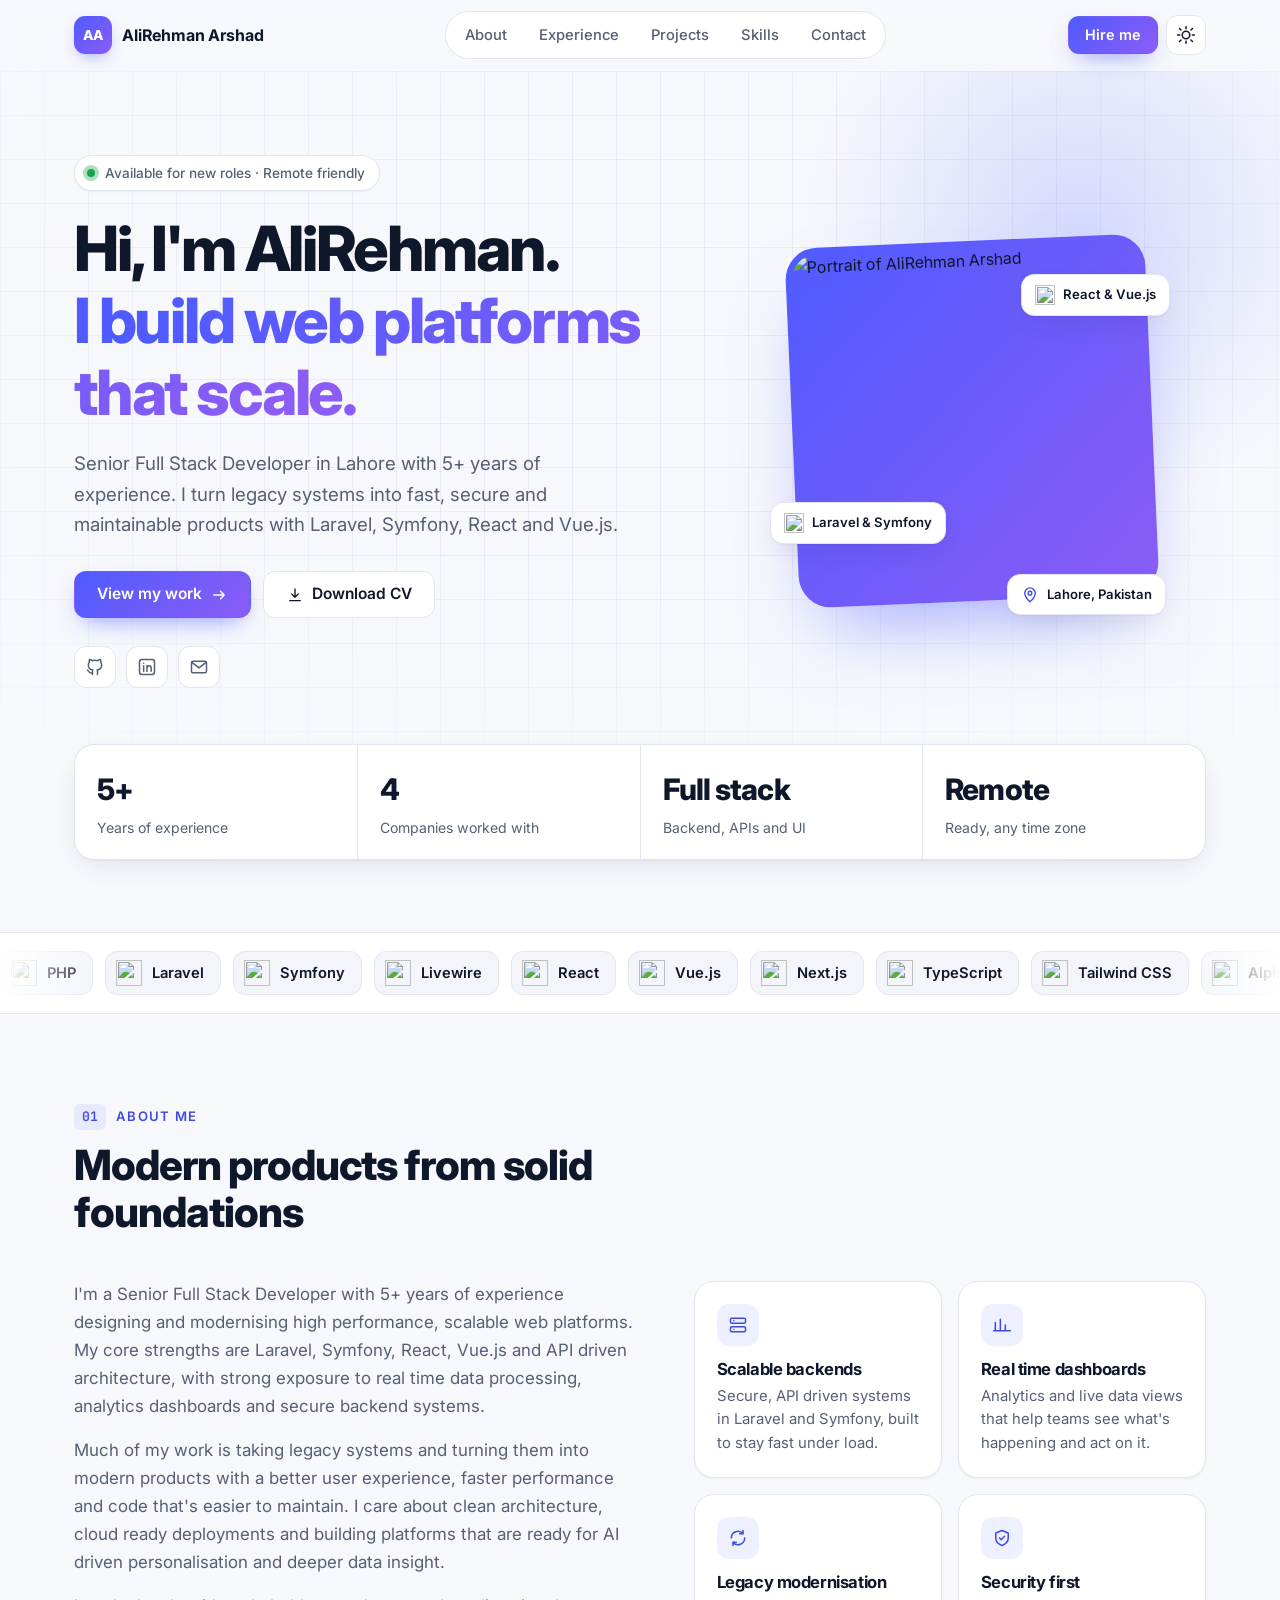
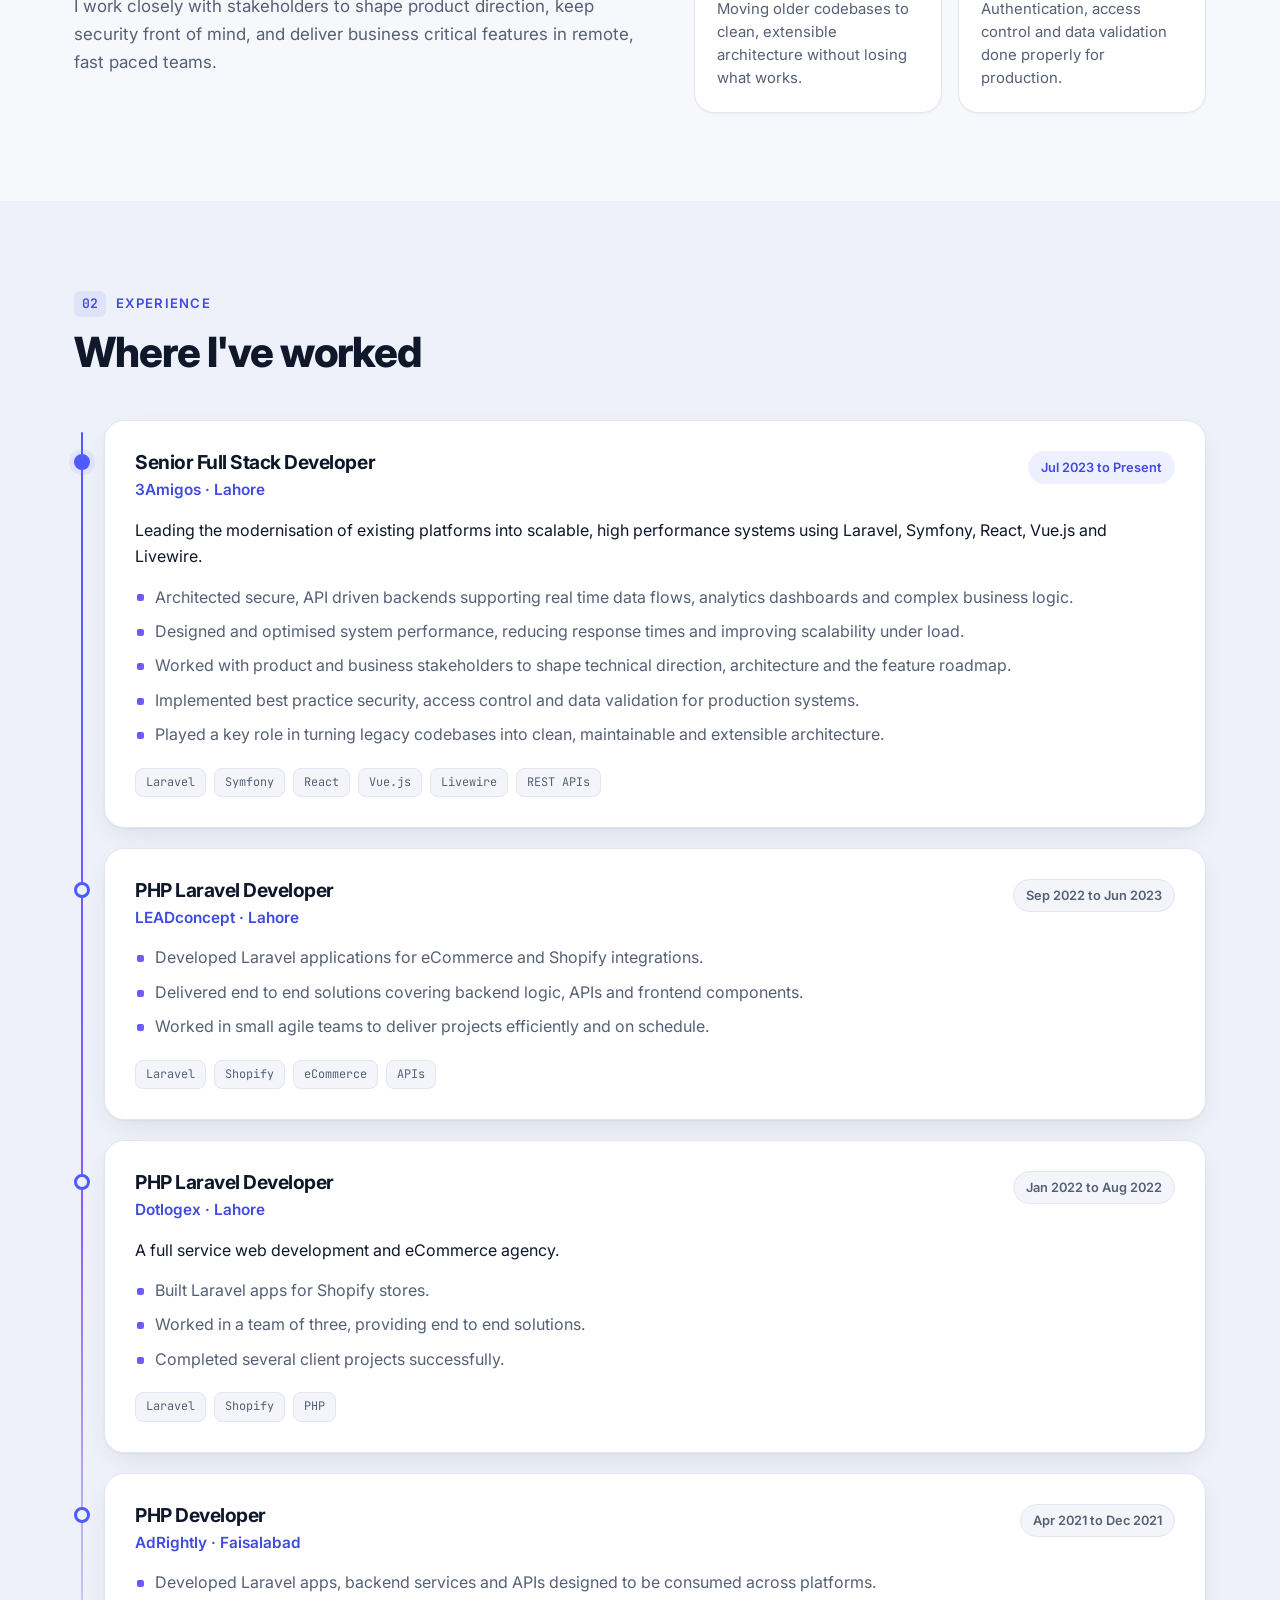
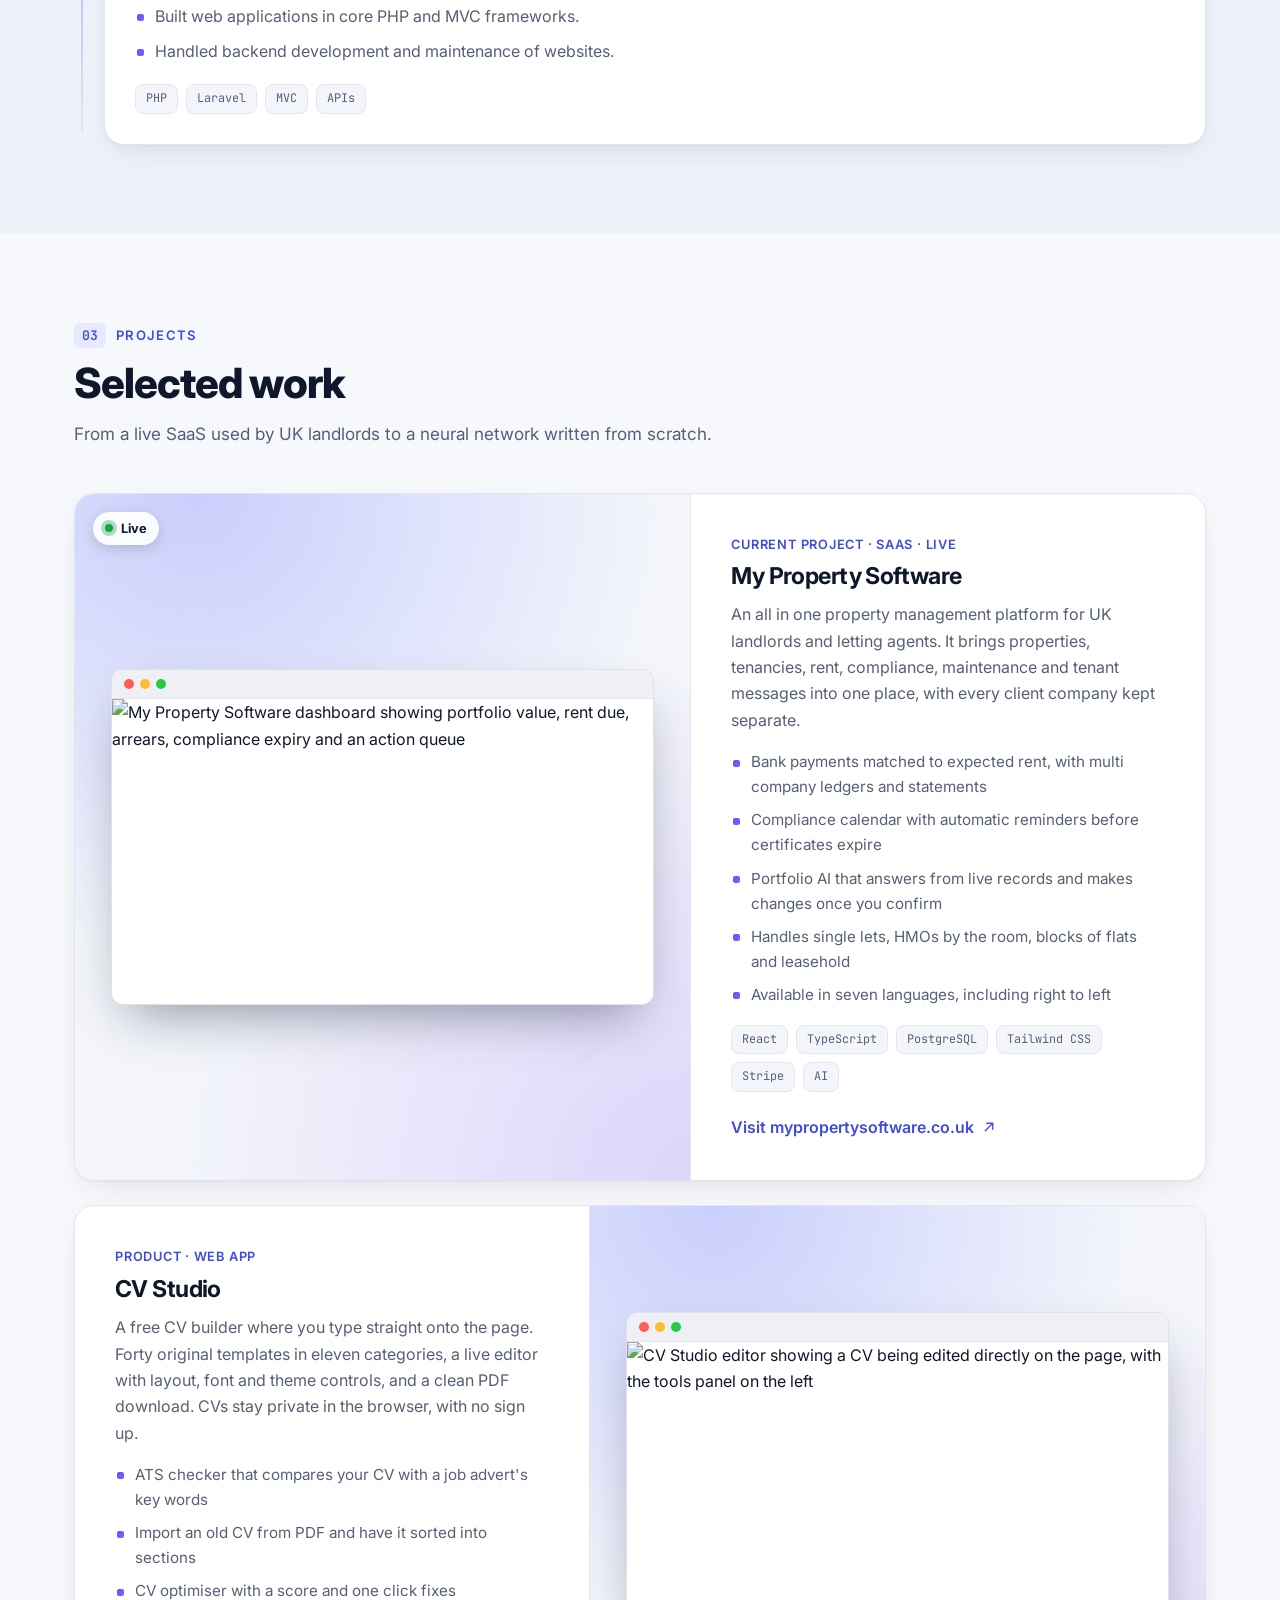
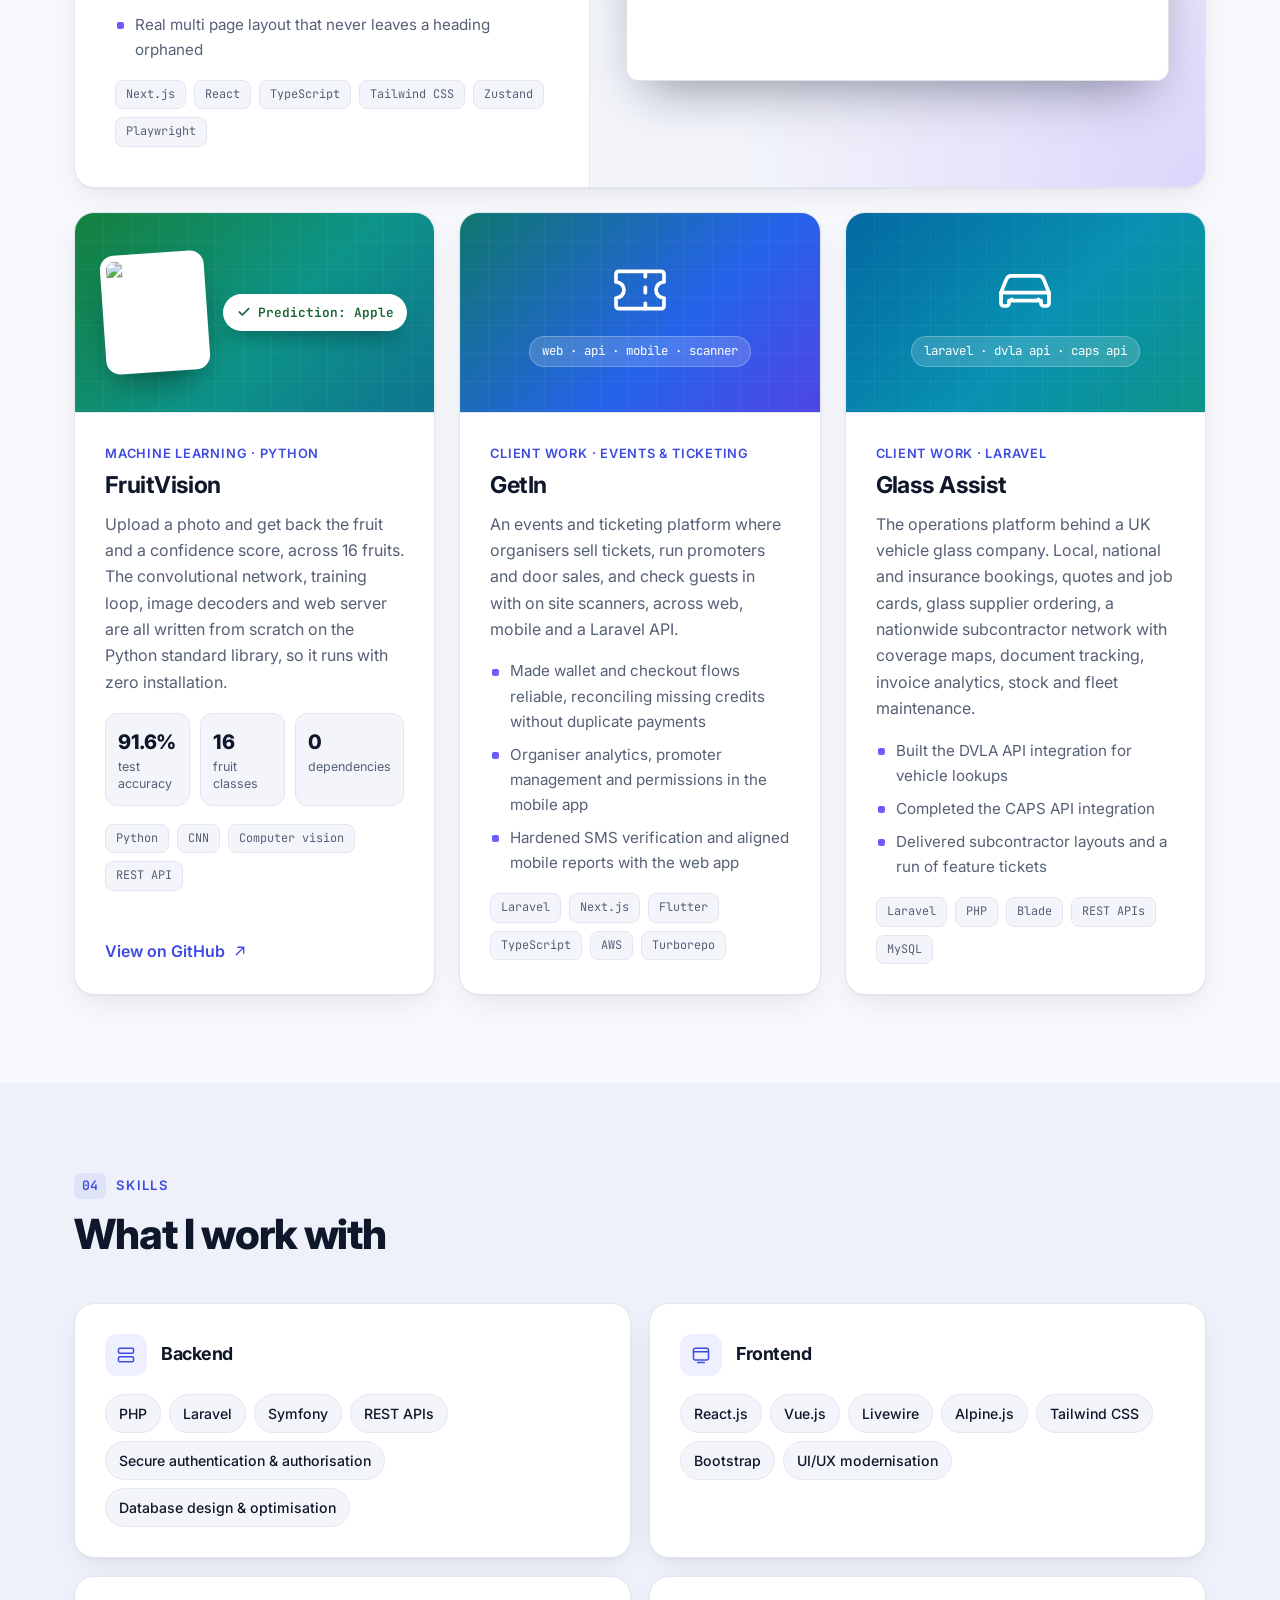
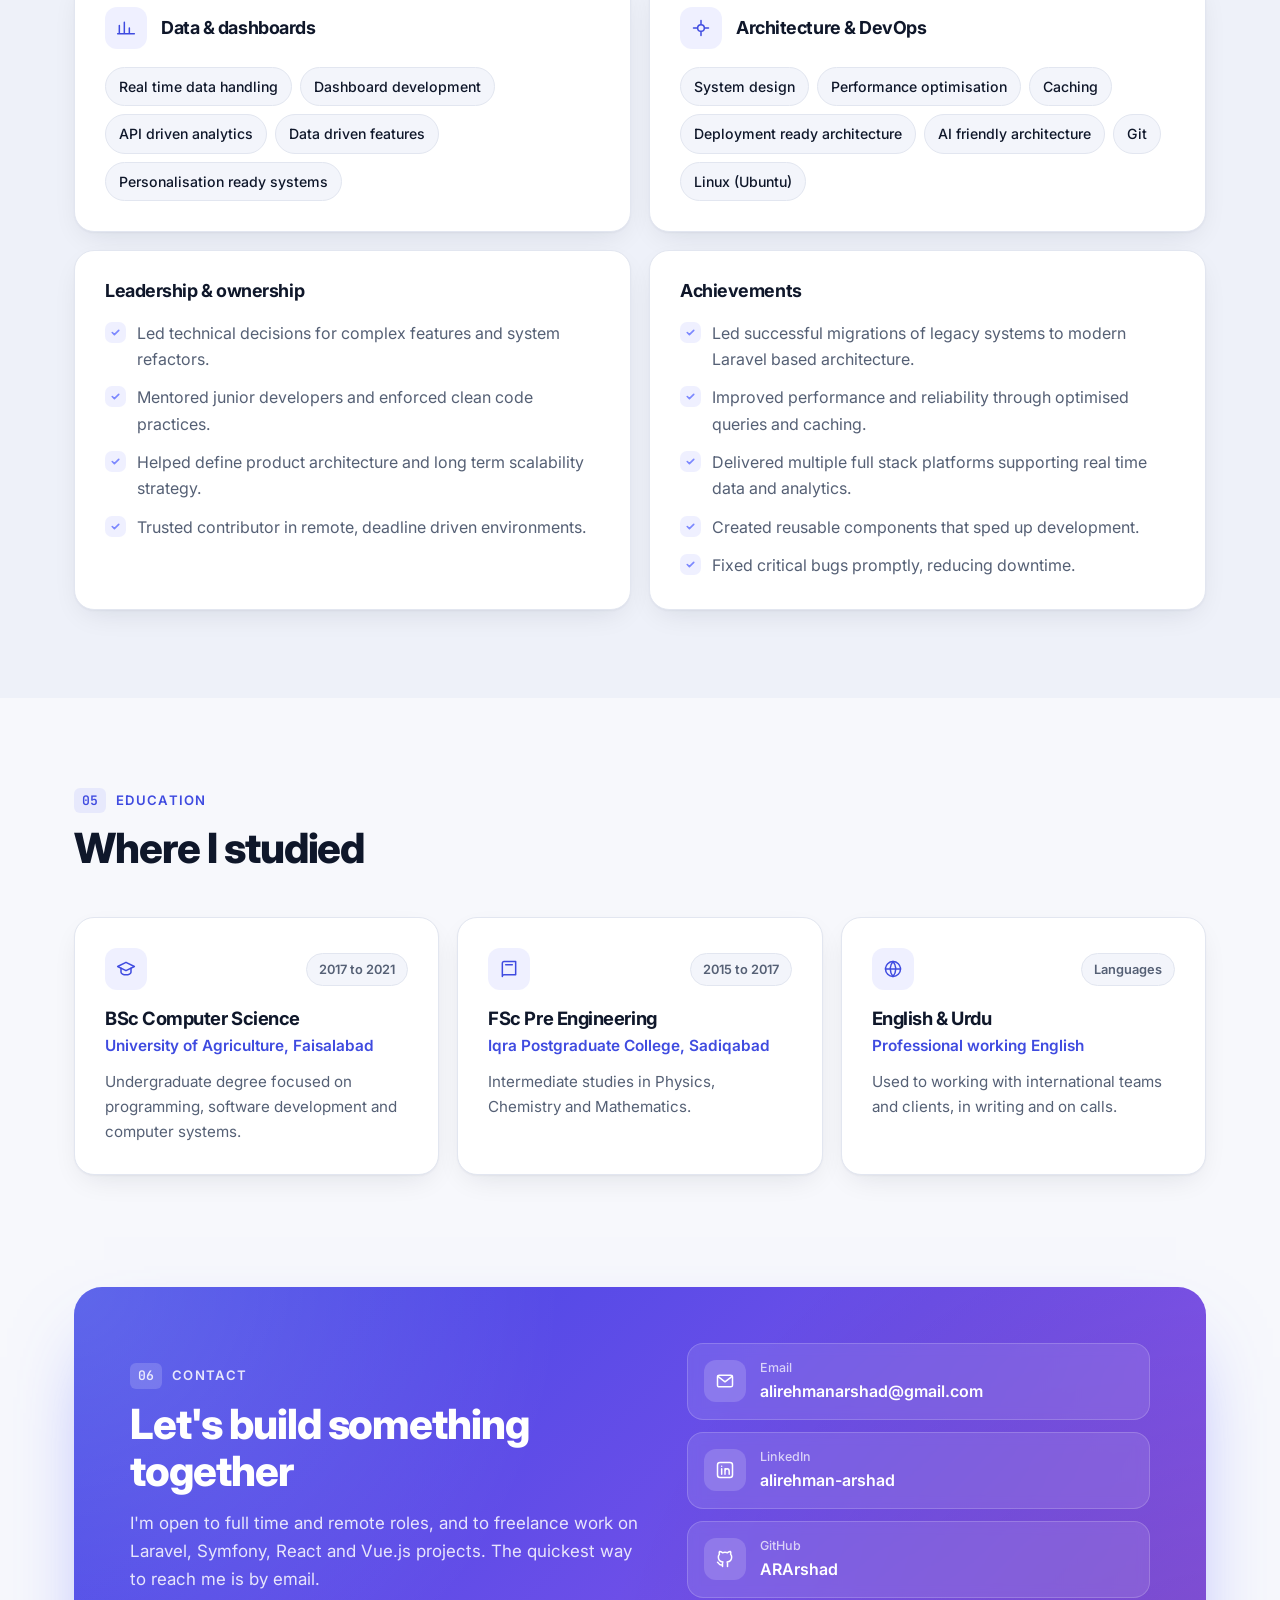
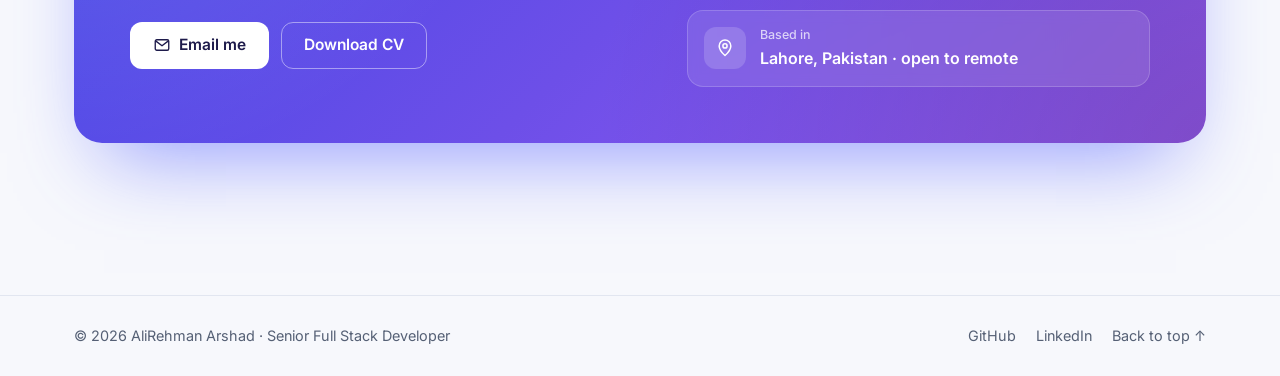
==== index.html @ f301ec92 "Add portfolio page" ====
<!doctype html>
<html lang="en">
<head>
  <meta charset="utf-8">
  <meta name="viewport" content="width=device-width, initial-scale=1">
  <title>AliRehman Arshad · Senior Full Stack Developer</title>
  <meta name="description" content="AliRehman Arshad, Senior Full Stack Developer in Lahore with 5+ years building scalable, secure web platforms in Laravel, Symfony, React and Vue.js.">
  <meta name="author" content="AliRehman Arshad">
  <meta name="theme-color" content="#0b1020">
  <link rel="canonical" href="https://ararshad.github.io/">

  <meta property="og:type" content="profile">
  <meta property="og:url" content="https://ararshad.github.io/">
  <meta property="og:title" content="AliRehman Arshad · Senior Full Stack Developer">
  <meta property="og:description" content="5+ years building scalable, secure web platforms in Laravel, Symfony, React and Vue.js.">
  <meta property="og:image" content="https://ararshad.github.io/assets/alirehman.jpg">
  <meta name="twitter:card" content="summary">

  <script type="application/ld+json">
  {
    "@context": "https://schema.org",
    "@type": "Person",
    "name": "AliRehman Arshad",
    "jobTitle": "Senior Full Stack Developer",
    "url": "https://ararshad.github.io/",
    "image": "https://ararshad.github.io/assets/alirehman.jpg",
    "email": "mailto:alirehmanarshad@gmail.com",
    "address": { "@type": "PostalAddress", "addressLocality": "Lahore", "addressCountry": "PK" },
    "sameAs": ["https://www.linkedin.com/in/alirehman-arshad-82721b185", "https://github.com/ARArshad"],
    "knowsAbout": ["PHP", "Laravel", "Symfony", "React", "Vue.js", "Livewire", "REST APIs", "Tailwind CSS"]
  }
  </script>

  <link rel="icon" href="assets/favicon.svg" type="image/svg+xml">
  <link rel="preconnect" href="https://fonts.googleapis.com">
  <link rel="preconnect" href="https://fonts.gstatic.com" crossorigin>
  <link href="https://fonts.googleapis.com/css2?family=Inter:wght@400;500;600;700;800&family=JetBrains+Mono:wght@500&display=swap" rel="stylesheet">
  <link rel="stylesheet" href="styles.css">
  <script>
    try {
      var saved = localStorage.getItem('theme');
      if (saved) document.documentElement.setAttribute('data-theme', saved);
    } catch (e) {}
    document.documentElement.classList.add('js');
  </script>
</head>
<body>
  <a class="skip-link" href="#main">Skip to content</a>

  <header class="nav" id="top">
    <div class="container nav__inner">
      <a class="brand" href="#top" aria-label="AliRehman Arshad, back to top">
        <span class="brand__mark">AA</span>
        <span class="brand__name">AliRehman Arshad</span>
      </a>
      <nav class="nav__links" aria-label="Main">
        <a href="#about">About</a>
        <a href="#experience">Experience</a>
        <a href="#projects">Projects</a>
        <a href="#skills">Skills</a>
        <a href="#contact">Contact</a>
      </nav>
      <div class="nav__actions">
        <a class="btn btn--small btn--primary nav__cta" href="#contact">Hire me</a>
        <button class="icon-btn" id="theme-toggle" type="button" aria-label="Switch colour theme">
          <svg class="icon-sun" viewBox="0 0 24 24" aria-hidden="true"><circle cx="12" cy="12" r="4.5"/><path d="M12 2v2.5M12 19.5V22M4.2 4.2l1.8 1.8M18 18l1.8 1.8M2 12h2.5M19.5 12H22M4.2 19.8 6 18M18 6l1.8-1.8"/></svg>
          <svg class="icon-moon" viewBox="0 0 24 24" aria-hidden="true"><path d="M20.5 14.5A8.5 8.5 0 1 1 9.5 3.5a7 7 0 0 0 11 11z"/></svg>
        </button>
        <button class="icon-btn nav__menu" id="menu-toggle" type="button" aria-label="Open menu" aria-expanded="false" aria-controls="mobile-menu">
          <svg viewBox="0 0 24 24" aria-hidden="true"><path d="M4 7h16M4 12h16M4 17h16"/></svg>
        </button>
      </div>
    </div>
    <nav class="mobile-menu" id="mobile-menu" aria-label="Mobile" hidden>
      <a href="#about">About</a>
      <a href="#experience">Experience</a>
      <a href="#projects">Projects</a>
      <a href="#skills">Skills</a>
      <a href="#education">Education</a>
      <a href="#contact">Contact</a>
    </nav>
  </header>

  <main id="main">
    <!-- Hero -->
    <section class="hero">
      <div class="hero__grid" aria-hidden="true"></div>
      <div class="hero__glow" aria-hidden="true"></div>
      <div class="container hero__inner">
        <div class="hero__text reveal">
          <p class="eyebrow"><span class="dot" aria-hidden="true"></span> Available for new roles · Remote friendly</p>
          <h1>Hi, I'm AliRehman.<br><span class="gradient-text">I build web platforms that scale.</span></h1>
          <p class="lead">
            Senior Full Stack Developer in Lahore with 5+ years of experience. I turn legacy systems
            into fast, secure and maintainable products with Laravel, Symfony, React and Vue.js.
          </p>
          <div class="hero__cta">
            <a class="btn btn--primary" href="#projects">
              View my work
              <svg viewBox="0 0 24 24" aria-hidden="true"><path d="M5 12h14m0 0-5-5m5 5-5 5"/></svg>
            </a>
            <a class="btn btn--ghost" href="assets/AliRehman-Arshad-CV.pdf" download>
              <svg viewBox="0 0 24 24" aria-hidden="true"><path d="M12 4v11m0 0-4.5-4.5M12 15l4.5-4.5M5 19.5h14"/></svg>
              Download CV
            </a>
          </div>
          <ul class="socials" aria-label="Profiles">
            <li><a href="https://github.com/ARArshad" target="_blank" rel="noopener" aria-label="GitHub">
              <svg viewBox="0 0 24 24" aria-hidden="true"><path d="M9 19c-4.3 1.4-4.3-2.5-6-3m12 5v-3.5c0-1 .1-1.4-.5-2 2.8-.3 5.5-1.4 5.5-6a4.6 4.6 0 0 0-1.3-3.2 4.2 4.2 0 0 0-.1-3.2s-1.1-.3-3.5 1.3a12.3 12.3 0 0 0-6.2 0C6.5 2.8 5.4 3.1 5.4 3.1a4.2 4.2 0 0 0-.1 3.2A4.6 4.6 0 0 0 4 9.5c0 4.6 2.7 5.7 5.5 6-.6.6-.6 1.2-.5 2V21"/></svg>
            </a></li>
            <li><a href="https://www.linkedin.com/in/alirehman-arshad-82721b185" target="_blank" rel="noopener" aria-label="LinkedIn">
              <svg viewBox="0 0 24 24" aria-hidden="true"><rect x="3" y="3" width="18" height="18" rx="3"/><path d="M8 10.5V17M8 7.5v.01M12 17v-6.5M12 13.5c0-1.7 1-3 2.5-3s2.5 1 2.5 3V17"/></svg>
            </a></li>
            <li><a href="mailto:alirehmanarshad@gmail.com" aria-label="Email">
              <svg viewBox="0 0 24 24" aria-hidden="true"><rect x="3" y="5" width="18" height="14" rx="2"/><path d="m3.5 6.5 8.5 6.5 8.5-6.5"/></svg>
            </a></li>
          </ul>
        </div>

        <div class="hero__photo reveal">
          <div class="photo-frame">
            <img src="assets/alirehman.jpg" alt="Portrait of AliRehman Arshad" width="480" height="480" fetchpriority="high">
          </div>
          <div class="floating-card floating-card--a">
            <img src="assets/icons/laravel-original.svg" alt="" width="20" height="20">
            <span>Laravel &amp; Symfony</span>
          </div>
          <div class="floating-card floating-card--b">
            <img src="assets/icons/react-original.svg" alt="" width="20" height="20">
            <span>React &amp; Vue.js</span>
          </div>
          <div class="floating-card floating-card--c">
            <svg viewBox="0 0 24 24" aria-hidden="true"><path d="M12 21s-7-6.2-7-11.5a7 7 0 0 1 14 0C19 14.8 12 21 12 21z"/><circle cx="12" cy="9.5" r="2.5"/></svg>
            <span>Lahore, Pakistan</span>
          </div>
        </div>
      </div>

      <div class="container">
        <ul class="stats reveal" aria-label="Highlights">
          <li><strong>5+</strong><span>Years of experience</span></li>
          <li><strong>4</strong><span>Companies worked with</span></li>
          <li><strong>Full stack</strong><span>Backend, APIs and UI</span></li>
          <li><strong>Remote</strong><span>Ready, any time zone</span></li>
        </ul>
      </div>
    </section>

    <!-- Tech strip -->
    <section class="tech" aria-label="Technologies I work with">
      <div class="tech__track">
        <ul class="tech__list">
          <li><img src="assets/icons/php-original.svg" alt="" width="28" height="28">PHP</li>
          <li><img src="assets/icons/laravel-original.svg" alt="" width="28" height="28">Laravel</li>
          <li><img class="logo-mono" src="assets/icons/symfony-original.svg" alt="" width="28" height="28">Symfony</li>
          <li><img src="assets/icons/livewire-original.svg" alt="" width="28" height="28">Livewire</li>
          <li><img src="assets/icons/react-original.svg" alt="" width="28" height="28">React</li>
          <li><img src="assets/icons/vuejs-original.svg" alt="" width="28" height="28">Vue.js</li>
          <li><img class="logo-mono" src="assets/icons/nextjs-original.svg" alt="" width="28" height="28">Next.js</li>
          <li><img src="assets/icons/typescript-original.svg" alt="" width="28" height="28">TypeScript</li>
          <li><img src="assets/icons/tailwindcss-original.svg" alt="" width="28" height="28">Tailwind CSS</li>
          <li><img src="assets/icons/alpinejs-original.svg" alt="" width="28" height="28">Alpine.js</li>
          <li><img src="assets/icons/bootstrap-original.svg" alt="" width="28" height="28">Bootstrap</li>
          <li><img src="assets/icons/python-original.svg" alt="" width="28" height="28">Python</li>
          <li><img src="assets/icons/git-original.svg" alt="" width="28" height="28">Git</li>
          <li><img src="assets/icons/ubuntu-original.svg" alt="" width="28" height="28">Ubuntu</li>
        </ul>
      </div>
    </section>

    <!-- About -->
    <section class="section" id="about">
      <div class="container">
        <div class="section__head reveal">
          <p class="kicker"><span>01</span> About me</p>
          <h2>Modern products from solid foundations</h2>
        </div>
        <div class="about reveal">
          <div class="about__text">
            <p>
              I'm a Senior Full Stack Developer with 5+ years of experience designing and modernising
              high performance, scalable web platforms. My core strengths are Laravel, Symfony, React,
              Vue.js and API driven architecture, with strong exposure to real time data processing,
              analytics dashboards and secure backend systems.
            </p>
            <p>
              Much of my work is taking legacy systems and turning them into modern products with a
              better user experience, faster performance and code that's easier to maintain. I care about
              clean architecture, cloud ready deployments and building platforms that are ready for AI
              driven personalisation and deeper data insight.
            </p>
            <p>
              I work closely with stakeholders to shape product direction, keep security front of mind,
              and deliver business critical features in remote, fast paced teams.
            </p>
          </div>
          <div class="about__cards">
            <article class="mini-card">
              <div class="mini-card__icon" aria-hidden="true">
                <svg viewBox="0 0 24 24"><rect x="3" y="4" width="18" height="6" rx="1.5"/><rect x="3" y="14" width="18" height="6" rx="1.5"/><path d="M7 7h.01M7 17h.01"/></svg>
              </div>
              <h3>Scalable backends</h3>
              <p>Secure, API driven systems in Laravel and Symfony, built to stay fast under load.</p>
            </article>
            <article class="mini-card">
              <div class="mini-card__icon" aria-hidden="true">
                <svg viewBox="0 0 24 24"><path d="M4 19V9M10 19V5M16 19v-7M22 19H2"/></svg>
              </div>
              <h3>Real time dashboards</h3>
              <p>Analytics and live data views that help teams see what's happening and act on it.</p>
            </article>
            <article class="mini-card">
              <div class="mini-card__icon" aria-hidden="true">
                <svg viewBox="0 0 24 24"><path d="M4 12a8 8 0 0 1 14-5.3M20 12a8 8 0 0 1-14 5.3"/><path d="M18 3v4h-4M6 21v-4h4"/></svg>
              </div>
              <h3>Legacy modernisation</h3>
              <p>Moving older codebases to clean, extensible architecture without losing what works.</p>
            </article>
            <article class="mini-card">
              <div class="mini-card__icon" aria-hidden="true">
                <svg viewBox="0 0 24 24"><path d="M12 3 4.5 6v5.5c0 4.5 3.2 8.2 7.5 9.5 4.3-1.3 7.5-5 7.5-9.5V6L12 3z"/><path d="m9 12 2 2 4-4"/></svg>
              </div>
              <h3>Security first</h3>
              <p>Authentication, access control and data validation done properly for production.</p>
            </article>
          </div>
        </div>
      </div>
    </section>

    <!-- Experience -->
    <section class="section section--alt" id="experience">
      <div class="container">
        <div class="section__head reveal">
          <p class="kicker"><span>02</span> Experience</p>
          <h2>Where I've worked</h2>
        </div>

        <ol class="timeline">
          <li class="timeline__item reveal">
            <div class="timeline__marker timeline__marker--current" aria-hidden="true"></div>
            <article class="card job">
              <header class="job__head">
                <div>
                  <h3>Senior Full Stack Developer</h3>
                  <p class="job__company">3Amigos · Lahore</p>
                </div>
                <span class="badge badge--current">Jul 2023 to Present</span>
              </header>
              <p class="job__summary">
                Leading the modernisation of existing platforms into scalable, high performance systems
                using Laravel, Symfony, React, Vue.js and Livewire.
              </p>
              <ul class="job__points">
                <li>Architected secure, API driven backends supporting real time data flows, analytics dashboards and complex business logic.</li>
                <li>Designed and optimised system performance, reducing response times and improving scalability under load.</li>
                <li>Worked with product and business stakeholders to shape technical direction, architecture and the feature roadmap.</li>
                <li>Implemented best practice security, access control and data validation for production systems.</li>
                <li>Played a key role in turning legacy codebases into clean, maintainable and extensible architecture.</li>
              </ul>
              <ul class="tags" aria-label="Technologies">
                <li>Laravel</li><li>Symfony</li><li>React</li><li>Vue.js</li><li>Livewire</li><li>REST APIs</li>
              </ul>
            </article>
          </li>

          <li class="timeline__item reveal">
            <div class="timeline__marker" aria-hidden="true"></div>
            <article class="card job">
              <header class="job__head">
                <div>
                  <h3>PHP Laravel Developer</h3>
                  <p class="job__company">LEADconcept · Lahore</p>
                </div>
                <span class="badge">Sep 2022 to Jun 2023</span>
              </header>
              <ul class="job__points">
                <li>Developed Laravel applications for eCommerce and Shopify integrations.</li>
                <li>Delivered end to end solutions covering backend logic, APIs and frontend components.</li>
                <li>Worked in small agile teams to deliver projects efficiently and on schedule.</li>
              </ul>
              <ul class="tags" aria-label="Technologies">
                <li>Laravel</li><li>Shopify</li><li>eCommerce</li><li>APIs</li>
              </ul>
            </article>
          </li>

          <li class="timeline__item reveal">
            <div class="timeline__marker" aria-hidden="true"></div>
            <article class="card job">
              <header class="job__head">
                <div>
                  <h3>PHP Laravel Developer</h3>
                  <p class="job__company">Dotlogex · Lahore</p>
                </div>
                <span class="badge">Jan 2022 to Aug 2022</span>
              </header>
              <p class="job__summary">A full service web development and eCommerce agency.</p>
              <ul class="job__points">
                <li>Built Laravel apps for Shopify stores.</li>
                <li>Worked in a team of three, providing end to end solutions.</li>
                <li>Completed several client projects successfully.</li>
              </ul>
              <ul class="tags" aria-label="Technologies">
                <li>Laravel</li><li>Shopify</li><li>PHP</li>
              </ul>
            </article>
          </li>

          <li class="timeline__item reveal">
            <div class="timeline__marker" aria-hidden="true"></div>
            <article class="card job">
              <header class="job__head">
                <div>
                  <h3>PHP Developer</h3>
                  <p class="job__company">AdRightly · Faisalabad</p>
                </div>
                <span class="badge">Apr 2021 to Dec 2021</span>
              </header>
              <ul class="job__points">
                <li>Developed Laravel apps, backend services and APIs designed to be consumed across platforms.</li>
                <li>Built web applications in core PHP and MVC frameworks.</li>
                <li>Handled backend development and maintenance of websites.</li>
              </ul>
              <ul class="tags" aria-label="Technologies">
                <li>PHP</li><li>Laravel</li><li>MVC</li><li>APIs</li>
              </ul>
            </article>
          </li>
        </ol>
      </div>
    </section>

    <!-- Projects -->
    <section class="section" id="projects">
      <div class="container">
        <div class="section__head reveal">
          <p class="kicker"><span>03</span> Projects</p>
          <h2>Selected work</h2>
          <p class="section__lead">From a live SaaS used by UK landlords to a neural network written from scratch.</p>
        </div>

        <article class="project project--featured card reveal">
          <a class="project__media" href="https://www.mypropertysoftware.co.uk" target="_blank" rel="noopener" aria-label="Open My Property Software">
            <div class="browser">
              <div class="browser__bar" aria-hidden="true"><span></span><span></span><span></span></div>
              <img src="assets/projects/mypropertysoftware.jpg" alt="My Property Software dashboard showing portfolio value, rent due, arrears, compliance expiry and an action queue" width="1600" height="900" loading="lazy">
            </div>
            <span class="live-badge"><span class="dot" aria-hidden="true"></span> Live</span>
          </a>
          <div class="project__body">
            <p class="project__type">Current project · SaaS · Live</p>
            <h3>My Property Software</h3>
            <p>
              An all in one property management platform for UK landlords and letting agents. It brings
              properties, tenancies, rent, compliance, maintenance and tenant messages into one place,
              with every client company kept separate.
            </p>
            <ul class="project__points">
              <li>Bank payments matched to expected rent, with multi company ledgers and statements</li>
              <li>Compliance calendar with automatic reminders before certificates expire</li>
              <li>Portfolio AI that answers from live records and makes changes once you confirm</li>
              <li>Handles single lets, HMOs by the room, blocks of flats and leasehold</li>
              <li>Available in seven languages, including right to left</li>
            </ul>
            <ul class="tags" aria-label="Technologies">
              <li>React</li><li>TypeScript</li><li>PostgreSQL</li><li>Tailwind CSS</li><li>Stripe</li><li>AI</li>
            </ul>
            <a class="project__link" href="https://www.mypropertysoftware.co.uk" target="_blank" rel="noopener">
              Visit mypropertysoftware.co.uk
              <svg viewBox="0 0 24 24" aria-hidden="true"><path d="M7 17 17 7m0 0H9m8 0v8"/></svg>
            </a>
          </div>
        </article>

        <article class="project project--featured project--reverse card reveal">
          <div class="project__media">
            <div class="browser">
              <div class="browser__bar" aria-hidden="true"><span></span><span></span><span></span></div>
              <img src="assets/projects/cv-studio.jpg" alt="CV Studio editor showing a CV being edited directly on the page, with the tools panel on the left" width="1440" height="900" loading="lazy">
            </div>
          </div>
          <div class="project__body">
            <p class="project__type">Product · Web app</p>
            <h3>CV Studio</h3>
            <p>
              A free CV builder where you type straight onto the page. Forty original templates in eleven
              categories, a live editor with layout, font and theme controls, and a clean PDF download.
              CVs stay private in the browser, with no sign up.
            </p>
            <ul class="project__points">
              <li>ATS checker that compares your CV with a job advert's key words</li>
              <li>Import an old CV from PDF and have it sorted into sections</li>
              <li>CV optimiser with a score and one click fixes</li>
              <li>Real multi page layout that never leaves a heading orphaned</li>
            </ul>
            <ul class="tags" aria-label="Technologies">
              <li>Next.js</li><li>React</li><li>TypeScript</li><li>Tailwind CSS</li><li>Zustand</li><li>Playwright</li>
            </ul>
          </div>
        </article>

        <div class="projects">
          <article class="project card reveal">
            <div class="project__banner project__banner--fruit">
              <div class="fruit-demo">
                <img src="assets/projects/fruitvision.jpg" alt="A photo of a red apple uploaded to FruitVision" width="412" height="480" loading="lazy">
                <span class="fruit-demo__result mono"><svg viewBox="0 0 24 24" aria-hidden="true"><path d="m5 12 4.5 4.5L19 7"/></svg>Prediction: Apple</span>
              </div>
            </div>
            <div class="project__body">
              <p class="project__type">Machine learning · Python</p>
              <h3>FruitVision</h3>
              <p>
                Upload a photo and get back the fruit and a confidence score, across 16 fruits. The
                convolutional network, training loop, image decoders and web server are all written from
                scratch on the Python standard library, so it runs with zero installation.
              </p>
              <ul class="project__facts">
                <li><strong>91.6%</strong><span>test accuracy</span></li>
                <li><strong>16</strong><span>fruit classes</span></li>
                <li><strong>0</strong><span>dependencies</span></li>
              </ul>
              <ul class="tags" aria-label="Technologies">
                <li>Python</li><li>CNN</li><li>Computer vision</li><li>REST API</li>
              </ul>
              <a class="project__link" href="https://github.com/ARArshad/fruit-vision" target="_blank" rel="noopener">
                View on GitHub
                <svg viewBox="0 0 24 24" aria-hidden="true"><path d="M7 17 17 7m0 0H9m8 0v8"/></svg>
              </a>
            </div>
          </article>

          <article class="project card reveal">
            <div class="project__banner project__banner--getin" aria-hidden="true">
              <svg viewBox="0 0 24 24"><path d="M3 9V6a1 1 0 0 1 1-1h16a1 1 0 0 1 1 1v3a3 3 0 0 0 0 6v3a1 1 0 0 1-1 1H4a1 1 0 0 1-1-1v-3a3 3 0 0 0 0-6z"/><path d="M14 5v2m0 4v2m0 4v2"/></svg>
              <span class="mono">web · api · mobile · scanner</span>
            </div>
            <div class="project__body">
              <p class="project__type">Client work · Events &amp; ticketing</p>
              <h3>GetIn</h3>
              <p>
                An events and ticketing platform where organisers sell tickets, run promoters and door
                sales, and check guests in with on site scanners, across web, mobile and a Laravel API.
              </p>
              <ul class="project__points">
                <li>Made wallet and checkout flows reliable, reconciling missing credits without duplicate payments</li>
                <li>Organiser analytics, promoter management and permissions in the mobile app</li>
                <li>Hardened SMS verification and aligned mobile reports with the web app</li>
              </ul>
              <ul class="tags" aria-label="Technologies">
                <li>Laravel</li><li>Next.js</li><li>Flutter</li><li>TypeScript</li><li>AWS</li><li>Turborepo</li>
              </ul>
            </div>
          </article>

          <article class="project card reveal">
            <div class="project__banner project__banner--glass" aria-hidden="true">
              <svg viewBox="0 0 24 24"><path d="M3 13l2-5a2 2 0 0 1 1.9-1.3h10.2A2 2 0 0 1 19 8l2 5v4a1 1 0 0 1-1 1h-1a1 1 0 0 1-1-1v-1H6v1a1 1 0 0 1-1 1H4a1 1 0 0 1-1-1z"/><path d="M3 13h18M7 15.5h.01M17 15.5h.01"/></svg>
              <span class="mono">laravel · dvla api · caps api</span>
            </div>
            <div class="project__body">
              <p class="project__type">Client work · Laravel</p>
              <h3>Glass Assist</h3>
              <p>
                The operations platform behind a UK vehicle glass company. Local, national and insurance
                bookings, quotes and job cards, glass supplier ordering, a nationwide subcontractor network
                with coverage maps, document tracking, invoice analytics, stock and fleet maintenance.
              </p>
              <ul class="project__points">
                <li>Built the DVLA API integration for vehicle lookups</li>
                <li>Completed the CAPS API integration</li>
                <li>Delivered subcontractor layouts and a run of feature tickets</li>
              </ul>
              <ul class="tags" aria-label="Technologies">
                <li>Laravel</li><li>PHP</li><li>Blade</li><li>REST APIs</li><li>MySQL</li>
              </ul>
            </div>
          </article>
        </div>
      </div>
    </section>

    <!-- Skills -->
    <section class="section section--alt" id="skills">
      <div class="container">
        <div class="section__head reveal">
          <p class="kicker"><span>04</span> Skills</p>
          <h2>What I work with</h2>
        </div>
        <div class="skills">
          <article class="card skill-group reveal">
            <div class="skill-group__head">
              <div class="mini-card__icon" aria-hidden="true"><svg viewBox="0 0 24 24"><rect x="3" y="4" width="18" height="6" rx="1.5"/><rect x="3" y="14" width="18" height="6" rx="1.5"/></svg></div>
              <h3>Backend</h3>
            </div>
            <ul class="chips">
              <li>PHP</li><li>Laravel</li><li>Symfony</li><li>REST APIs</li>
              <li>Secure authentication &amp; authorisation</li><li>Database design &amp; optimisation</li>
            </ul>
          </article>
          <article class="card skill-group reveal">
            <div class="skill-group__head">
              <div class="mini-card__icon" aria-hidden="true"><svg viewBox="0 0 24 24"><rect x="3" y="4" width="18" height="14" rx="2"/><path d="M3 8h18M8 21h8"/></svg></div>
              <h3>Frontend</h3>
            </div>
            <ul class="chips">
              <li>React.js</li><li>Vue.js</li><li>Livewire</li><li>Alpine.js</li>
              <li>Tailwind CSS</li><li>Bootstrap</li><li>UI/UX modernisation</li>
            </ul>
          </article>
          <article class="card skill-group reveal">
            <div class="skill-group__head">
              <div class="mini-card__icon" aria-hidden="true"><svg viewBox="0 0 24 24"><path d="M4 19V9M10 19V5M16 19v-7M22 19H2"/></svg></div>
              <h3>Data &amp; dashboards</h3>
            </div>
            <ul class="chips">
              <li>Real time data handling</li><li>Dashboard development</li><li>API driven analytics</li>
              <li>Data driven features</li><li>Personalisation ready systems</li>
            </ul>
          </article>
          <article class="card skill-group reveal">
            <div class="skill-group__head">
              <div class="mini-card__icon" aria-hidden="true"><svg viewBox="0 0 24 24"><path d="M12 3v4M12 17v4M3 12h4M17 12h4"/><circle cx="12" cy="12" r="4"/></svg></div>
              <h3>Architecture &amp; DevOps</h3>
            </div>
            <ul class="chips">
              <li>System design</li><li>Performance optimisation</li><li>Caching</li>
              <li>Deployment ready architecture</li><li>AI friendly architecture</li><li>Git</li><li>Linux (Ubuntu)</li>
            </ul>
          </article>
        </div>

        <div class="highlights">
          <div class="card highlights__col reveal">
            <h3>Leadership &amp; ownership</h3>
            <ul class="checklist">
              <li>Led technical decisions for complex features and system refactors.</li>
              <li>Mentored junior developers and enforced clean code practices.</li>
              <li>Helped define product architecture and long term scalability strategy.</li>
              <li>Trusted contributor in remote, deadline driven environments.</li>
            </ul>
          </div>
          <div class="card highlights__col reveal">
            <h3>Achievements</h3>
            <ul class="checklist">
              <li>Led successful migrations of legacy systems to modern Laravel based architecture.</li>
              <li>Improved performance and reliability through optimised queries and caching.</li>
              <li>Delivered multiple full stack platforms supporting real time data and analytics.</li>
              <li>Created reusable components that sped up development.</li>
              <li>Fixed critical bugs promptly, reducing downtime.</li>
            </ul>
          </div>
        </div>
      </div>
    </section>

    <!-- Education -->
    <section class="section" id="education">
      <div class="container">
        <div class="section__head reveal">
          <p class="kicker"><span>05</span> Education</p>
          <h2>Where I studied</h2>
        </div>
        <div class="edu">
          <article class="card edu__item reveal">
            <div class="edu__top">
              <div class="mini-card__icon" aria-hidden="true"><svg viewBox="0 0 24 24"><path d="m2 9 10-5 10 5-10 5L2 9z"/><path d="M6 11v5c0 1.5 2.7 3 6 3s6-1.5 6-3v-5"/></svg></div>
              <span class="badge">2017 to 2021</span>
            </div>
            <h3>BSc Computer Science</h3>
            <p class="job__company">University of Agriculture, Faisalabad</p>
            <p>Undergraduate degree focused on programming, software development and computer systems.</p>
          </article>
          <article class="card edu__item reveal">
            <div class="edu__top">
              <div class="mini-card__icon" aria-hidden="true"><svg viewBox="0 0 24 24"><path d="M4 19.5V5a2 2 0 0 1 2-2h14v16H6a2 2 0 0 0-2 2z"/><path d="M8 7h8"/></svg></div>
              <span class="badge">2015 to 2017</span>
            </div>
            <h3>FSc Pre Engineering</h3>
            <p class="job__company">Iqra Postgraduate College, Sadiqabad</p>
            <p>Intermediate studies in Physics, Chemistry and Mathematics.</p>
          </article>
          <article class="card edu__item reveal">
            <div class="edu__top">
              <div class="mini-card__icon" aria-hidden="true"><svg viewBox="0 0 24 24"><circle cx="12" cy="12" r="9"/><path d="M3 12h18M12 3a14 14 0 0 1 0 18M12 3a14 14 0 0 0 0 18"/></svg></div>
              <span class="badge">Languages</span>
            </div>
            <h3>English &amp; Urdu</h3>
            <p class="job__company">Professional working English</p>
            <p>Used to working with international teams and clients, in writing and on calls.</p>
          </article>
        </div>
      </div>
    </section>

    <!-- Contact -->
    <section class="section section--contact" id="contact">
      <div class="container">
        <div class="contact reveal">
          <div class="contact__text">
            <p class="kicker kicker--light"><span>06</span> Contact</p>
            <h2>Let's build something together</h2>
            <p>
              I'm open to full time and remote roles, and to freelance work on Laravel, Symfony,
              React and Vue.js projects. The quickest way to reach me is by email.
            </p>
            <div class="contact__cta">
              <a class="btn btn--white" href="mailto:alirehmanarshad@gmail.com">
                <svg viewBox="0 0 24 24" aria-hidden="true"><rect x="3" y="5" width="18" height="14" rx="2"/><path d="m3.5 6.5 8.5 6.5 8.5-6.5"/></svg>
                Email me
              </a>
              <a class="btn btn--outline-light" href="assets/AliRehman-Arshad-CV.pdf" download>Download CV</a>
            </div>
          </div>
          <div class="contact__links">
            <a class="contact-link" href="mailto:alirehmanarshad@gmail.com">
              <span class="contact-link__icon" aria-hidden="true">
                <svg viewBox="0 0 24 24"><rect x="3" y="5" width="18" height="14" rx="2"/><path d="m3.5 6.5 8.5 6.5 8.5-6.5"/></svg>
              </span>
              <span><small>Email</small>alirehmanarshad@gmail.com</span>
            </a>
            <a class="contact-link" href="https://www.linkedin.com/in/alirehman-arshad-82721b185" target="_blank" rel="noopener">
              <span class="contact-link__icon" aria-hidden="true">
                <svg viewBox="0 0 24 24"><rect x="3" y="3" width="18" height="18" rx="3"/><path d="M8 10.5V17M8 7.5v.01M12 17v-6.5M12 13.5c0-1.7 1-3 2.5-3s2.5 1 2.5 3V17"/></svg>
              </span>
              <span><small>LinkedIn</small>alirehman-arshad</span>
            </a>
            <a class="contact-link" href="https://github.com/ARArshad" target="_blank" rel="noopener">
              <span class="contact-link__icon" aria-hidden="true">
                <svg viewBox="0 0 24 24"><path d="M9 19c-4.3 1.4-4.3-2.5-6-3m12 5v-3.5c0-1 .1-1.4-.5-2 2.8-.3 5.5-1.4 5.5-6a4.6 4.6 0 0 0-1.3-3.2 4.2 4.2 0 0 0-.1-3.2s-1.1-.3-3.5 1.3a12.3 12.3 0 0 0-6.2 0C6.5 2.8 5.4 3.1 5.4 3.1a4.2 4.2 0 0 0-.1 3.2A4.6 4.6 0 0 0 4 9.5c0 4.6 2.7 5.7 5.5 6-.6.6-.6 1.2-.5 2V21"/></svg>
              </span>
              <span><small>GitHub</small>ARArshad</span>
            </a>
            <div class="contact-link">
              <span class="contact-link__icon" aria-hidden="true">
                <svg viewBox="0 0 24 24"><path d="M12 21s-7-6.2-7-11.5a7 7 0 0 1 14 0C19 14.8 12 21 12 21z"/><circle cx="12" cy="9.5" r="2.5"/></svg>
              </span>
              <span><small>Based in</small>Lahore, Pakistan · open to remote</span>
            </div>
          </div>
        </div>
      </div>
    </section>
  </main>

  <footer class="footer">
    <div class="container footer__inner">
      <p>© <span id="year">2026</span> AliRehman Arshad · Senior Full Stack Developer</p>
      <div class="footer__links">
        <a href="https://github.com/ARArshad" target="_blank" rel="noopener">GitHub</a>
        <a href="https://www.linkedin.com/in/alirehman-arshad-82721b185" target="_blank" rel="noopener">LinkedIn</a>
        <a href="#top">Back to top ↑</a>
      </div>
    </div>
  </footer>

  <script src="script.js"></script>
</body>
</html>
---- styles.css ----
/* ---------- Tokens ---------- */
:root {
  --bg: #f7f8fc;
  --bg-alt: #eef1f9;
  --surface: #ffffff;
  --surface-2: #f3f5fb;
  --border: #e2e6f0;
  --border-strong: #cfd5e4;
  --text: #0f172a;
  --muted: #556075;
  --accent: #4f5bff;
  --accent-2: #8b5cf6;
  --accent-text: #3f4be0;
  --accent-soft: rgba(79, 91, 255, 0.09);
  --success: #16a34a;
  --grid-line: rgba(15, 23, 42, 0.05);
  --shadow-sm: 0 1px 2px rgba(15, 23, 42, 0.05);
  --shadow: 0 1px 2px rgba(15, 23, 42, 0.04), 0 10px 30px -10px rgba(15, 23, 42, 0.12);
  --shadow-lg: 0 24px 60px -20px rgba(15, 23, 42, 0.25);
  --radius: 20px;
  --nav-bg: rgba(247, 248, 252, 0.78);
  --logo-invert: 0;
  color-scheme: light;
}

@media (prefers-color-scheme: dark) {
  :root:not([data-theme="light"]) {
    --bg: #0a0e1c;
    --bg-alt: #0d1224;
    --surface: #121830;
    --surface-2: #182039;
    --border: #222b47;
    --border-strong: #2f3a5c;
    --text: #e9edf9;
    --muted: #9ba5c0;
    --accent: #7c88ff;
    --accent-2: #a78bfa;
    --accent-text: #9aa3ff;
    --accent-soft: rgba(124, 136, 255, 0.13);
    --success: #4ade80;
    --grid-line: rgba(255, 255, 255, 0.04);
    --shadow-sm: 0 1px 2px rgba(0, 0, 0, 0.3);
    --shadow: 0 1px 2px rgba(0, 0, 0, 0.3), 0 14px 34px -12px rgba(0, 0, 0, 0.55);
    --shadow-lg: 0 30px 70px -20px rgba(0, 0, 0, 0.7);
    --nav-bg: rgba(10, 14, 28, 0.75);
    --logo-invert: 1;
    color-scheme: dark;
  }
}

:root[data-theme="dark"] {
  --bg: #0a0e1c;
  --bg-alt: #0d1224;
  --surface: #121830;
  --surface-2: #182039;
  --border: #222b47;
  --border-strong: #2f3a5c;
  --text: #e9edf9;
  --muted: #9ba5c0;
  --accent: #7c88ff;
  --accent-2: #a78bfa;
  --accent-text: #9aa3ff;
  --accent-soft: rgba(124, 136, 255, 0.13);
  --success: #4ade80;
  --grid-line: rgba(255, 255, 255, 0.04);
  --shadow-sm: 0 1px 2px rgba(0, 0, 0, 0.3);
  --shadow: 0 1px 2px rgba(0, 0, 0, 0.3), 0 14px 34px -12px rgba(0, 0, 0, 0.55);
  --shadow-lg: 0 30px 70px -20px rgba(0, 0, 0, 0.7);
  --nav-bg: rgba(10, 14, 28, 0.75);
  --logo-invert: 1;
  color-scheme: dark;
}

/* ---------- Base ---------- */
*, *::before, *::after { box-sizing: border-box; }

html { scroll-behavior: smooth; scroll-padding-top: 84px; }

body {
  margin: 0;
  background: var(--bg);
  color: var(--text);
  font-family: "Inter", system-ui, -apple-system, "Segoe UI", Roboto, sans-serif;
  font-size: 16px;
  line-height: 1.65;
  -webkit-font-smoothing: antialiased;
  text-rendering: optimizeLegibility;
  overflow-x: hidden;
}

img { max-width: 100%; display: block; }
a { color: inherit; text-decoration: none; }
h1, h2, h3 { line-height: 1.15; margin: 0; letter-spacing: -0.025em; }
p { margin: 0; }
ul, ol { margin: 0; padding: 0; list-style: none; }
svg { width: 20px; height: 20px; fill: none; stroke: currentColor; stroke-width: 1.8; stroke-linecap: round; stroke-linejoin: round; flex: none; }
::selection { background: var(--accent); color: #fff; }

:focus-visible { outline: 2px solid var(--accent); outline-offset: 3px; border-radius: 8px; }

.container { width: 100%; max-width: 1180px; margin: 0 auto; padding: 0 16px; }
@media (min-width: 640px) { .container { padding: 0 24px; } }

.skip-link {
  position: absolute; left: 16px; top: -48px; z-index: 100;
  background: var(--accent); color: #fff; padding: 8px 14px; border-radius: 8px;
}
.skip-link:focus { top: 12px; }

.mono { font-family: "JetBrains Mono", ui-monospace, monospace; }

.gradient-text {
  background: linear-gradient(110deg, var(--accent) 10%, var(--accent-2) 90%);
  -webkit-background-clip: text; background-clip: text; color: transparent;
}

.logo-mono { filter: invert(var(--logo-invert)); }

/* ---------- Nav ---------- */
.nav {
  position: sticky; top: 0; z-index: 50;
  background: var(--nav-bg);
  backdrop-filter: saturate(170%) blur(16px);
  -webkit-backdrop-filter: saturate(170%) blur(16px);
  border-bottom: 1px solid transparent;
  transition: border-color 0.2s ease, box-shadow 0.2s ease;
}
.nav.is-scrolled { border-bottom-color: var(--border); box-shadow: var(--shadow-sm); }
.nav__inner { display: flex; align-items: center; justify-content: space-between; height: 70px; gap: 16px; }

.brand { display: flex; align-items: center; gap: 10px; font-weight: 700; letter-spacing: -0.01em; }
.brand__mark {
  display: grid; place-items: center; width: 38px; height: 38px; border-radius: 11px;
  background: linear-gradient(135deg, var(--accent), var(--accent-2)); color: #fff; font-size: 0.85rem; font-weight: 800;
  box-shadow: 0 6px 16px -6px rgba(79, 91, 255, 0.6);
}
.brand__name { white-space: nowrap; }

.nav__links { display: none; gap: 2px; padding: 4px; border-radius: 999px; background: var(--surface); border: 1px solid var(--border); }
.nav__links a { padding: 7px 15px; border-radius: 999px; color: var(--muted); font-weight: 500; font-size: 0.92rem; transition: color 0.15s, background 0.15s; }
.nav__links a:hover { color: var(--text); }
.nav__links a.is-active { color: var(--text); background: var(--accent-soft); }

.nav__actions { display: flex; align-items: center; gap: 8px; }
.nav__actions .nav__cta { display: none; }
.icon-btn {
  display: grid; place-items: center; width: 40px; height: 40px; border-radius: 12px;
  background: var(--surface); border: 1px solid var(--border); color: var(--text); cursor: pointer;
  transition: border-color 0.15s, transform 0.15s;
}
.icon-btn:hover { border-color: var(--accent); }
.icon-btn:active { transform: scale(0.95); }

.icon-moon { display: none; }
:root[data-theme="dark"] .icon-sun { display: none; }
:root[data-theme="dark"] .icon-moon { display: block; }
@media (prefers-color-scheme: dark) {
  :root:not([data-theme="light"]) .icon-sun { display: none; }
  :root:not([data-theme="light"]) .icon-moon { display: block; }
}

.mobile-menu { display: flex; flex-direction: column; padding: 8px 16px 16px; border-top: 1px solid var(--border); }
.mobile-menu[hidden] { display: none; }
.mobile-menu a { padding: 12px 10px; border-radius: 10px; font-weight: 500; }
.mobile-menu a:hover { background: var(--accent-soft); }

@media (min-width: 960px) {
  .nav__links { display: flex; }
  .nav__actions .nav__cta { display: inline-flex; }
  .nav__menu { display: none; }
  .mobile-menu { display: none !important; }
}
@media (max-width: 360px) { .brand__name { display: none; } }

/* ---------- Buttons ---------- */
.btn {
  display: inline-flex; align-items: center; justify-content: center; gap: 8px; padding: 13px 22px; border-radius: 12px;
  font-weight: 600; font-size: 0.97rem; line-height: 1.2; border: 1px solid transparent; cursor: pointer;
  transition: transform 0.15s, box-shadow 0.15s, border-color 0.15s, background 0.15s;
}
.btn svg { width: 18px; height: 18px; }
.btn:hover { transform: translateY(-2px); }
.btn--small { padding: 9px 16px; font-size: 0.9rem; border-radius: 11px; }
.btn--primary {
  background: linear-gradient(135deg, var(--accent), var(--accent-2)); color: #fff;
  box-shadow: 0 10px 24px -10px rgba(79, 91, 255, 0.7);
}
.btn--primary:hover { box-shadow: 0 14px 30px -10px rgba(79, 91, 255, 0.8); }
.btn--ghost { background: var(--surface); border-color: var(--border); color: var(--text); }
.btn--ghost:hover { border-color: var(--accent); }
.btn--white { background: #fff; color: #1e1b4b; }
.btn--white:hover { box-shadow: 0 12px 28px -10px rgba(0, 0, 0, 0.4); }
.btn--outline-light { color: #fff; border-color: rgba(255, 255, 255, 0.45); }
.btn--outline-light:hover { border-color: #fff; background: rgba(255, 255, 255, 0.08); }

/* ---------- Hero ---------- */
.hero { position: relative; overflow: hidden; padding: 48px 0 56px; }
.hero__grid {
  position: absolute; inset: 0; pointer-events: none;
  background-image:
    linear-gradient(var(--grid-line) 1px, transparent 1px),
    linear-gradient(90deg, var(--grid-line) 1px, transparent 1px);
  background-size: 44px 44px;
  -webkit-mask-image: radial-gradient(ellipse 80% 70% at 50% 30%, #000 40%, transparent 100%);
  mask-image: radial-gradient(ellipse 80% 70% at 50% 30%, #000 40%, transparent 100%);
}
.hero__glow {
  position: absolute; top: -160px; right: -120px; width: 640px; height: 640px; max-width: 90vw;
  background: radial-gradient(circle, rgba(124, 136, 255, 0.28), transparent 62%);
  pointer-events: none;
}
.hero__inner { position: relative; display: grid; gap: 52px; align-items: center; }
@media (min-width: 960px) {
  .hero { padding: 84px 0 72px; }
  .hero__inner { grid-template-columns: 1.3fr 1fr; gap: 56px; }
}

.eyebrow {
  display: inline-flex; align-items: center; gap: 10px; padding: 6px 14px 6px 12px; border-radius: 999px;
  background: var(--surface); border: 1px solid var(--border); color: var(--muted); font-size: 0.85rem; font-weight: 500;
  box-shadow: var(--shadow-sm);
}
.dot { position: relative; width: 8px; height: 8px; border-radius: 50%; background: var(--success); flex: none; }
.dot::after {
  content: ""; position: absolute; inset: -4px; border-radius: 50%; background: var(--success); opacity: 0.35;
  animation: pulse 2s ease-out infinite;
}
@keyframes pulse { 0% { transform: scale(0.6); opacity: 0.5; } 100% { transform: scale(1.8); opacity: 0; } }

.hero h1 { margin-top: 22px; font-size: clamp(2.2rem, 5.6vw, 3.9rem); font-weight: 800; letter-spacing: -0.035em; }
.lead { margin-top: 20px; color: var(--muted); font-size: clamp(1.03rem, 1.6vw, 1.17rem); max-width: 570px; }
.hero__cta { display: flex; flex-wrap: wrap; gap: 12px; margin-top: 30px; }

.socials { display: flex; gap: 10px; margin-top: 28px; }
.socials a {
  display: grid; place-items: center; width: 42px; height: 42px; border-radius: 12px;
  background: var(--surface); border: 1px solid var(--border); color: var(--muted);
  transition: color 0.15s, border-color 0.15s, transform 0.15s;
}
.socials a:hover { color: var(--accent-text); border-color: var(--accent); transform: translateY(-2px); }

.hero__photo { position: relative; justify-self: center; width: min(360px, 78vw); margin: 0 auto; }
.photo-frame {
  position: relative; border-radius: 32px; padding: 6px;
  background: linear-gradient(135deg, var(--accent), var(--accent-2));
  box-shadow: 0 40px 80px -30px rgba(79, 91, 255, 0.55);
  transform: rotate(-2.5deg);
}
.photo-frame img { border-radius: 27px; width: 100%; height: auto; aspect-ratio: 1; object-fit: cover; }

.floating-card {
  position: absolute; display: flex; align-items: center; gap: 8px; padding: 9px 13px; border-radius: 13px;
  background: var(--surface); border: 1px solid var(--border); box-shadow: var(--shadow);
  color: var(--text); font-size: 0.82rem; font-weight: 600; white-space: nowrap;
  animation: float 6s ease-in-out infinite;
}
.floating-card img { width: 20px; height: 20px; }
.floating-card--a { left: -22px; bottom: 16%; }
.floating-card--b { right: -18px; top: 9%; animation-delay: -2s; }
.floating-card--c { right: -14px; bottom: -14px; animation-delay: -4s; }
.floating-card--c svg { width: 18px; height: 18px; color: var(--accent-text); }
@keyframes float { 0%, 100% { transform: translateY(0); } 50% { transform: translateY(-7px); } }
@media (max-width: 420px) {
  .floating-card--a { left: -8px; }
  .floating-card--b { right: -8px; }
  .floating-card--c { right: -6px; }
}

.stats {
  position: relative; display: grid; grid-template-columns: repeat(2, minmax(0, 1fr)); gap: 1px; margin-top: 56px;
  background: var(--border); border: 1px solid var(--border); border-radius: var(--radius); overflow: hidden;
  box-shadow: var(--shadow);
}
.stats li { background: var(--surface); padding: 20px 22px; }
.stats strong { display: block; font-size: clamp(1.4rem, 2.6vw, 1.85rem); font-weight: 800; letter-spacing: -0.03em; }
.stats span { display: block; color: var(--muted); font-size: 0.88rem; margin-top: 2px; }
@media (min-width: 760px) { .stats { grid-template-columns: repeat(4, 1fr); } }

/* ---------- Tech strip ---------- */
.tech { border-block: 1px solid var(--border); background: var(--surface); overflow: hidden; }
.tech__track {
  -webkit-mask-image: linear-gradient(90deg, transparent, #000 8%, #000 92%, transparent);
  mask-image: linear-gradient(90deg, transparent, #000 8%, #000 92%, transparent);
}
.tech__list { display: flex; width: max-content; gap: 12px; padding: 18px 0; animation: marquee 45s linear infinite; }
.tech__track:hover .tech__list { animation-play-state: paused; }
.tech__list li {
  display: flex; align-items: center; gap: 10px; padding: 8px 16px 8px 10px; border-radius: 12px;
  font-weight: 600; font-size: 0.92rem; color: var(--text); white-space: nowrap;
  background: var(--surface-2); border: 1px solid var(--border);
}
.tech__list img { width: 26px; height: 26px; }
@keyframes marquee { to { transform: translateX(-50%); } }

/* ---------- Sections ---------- */
.section { padding: 88px 0; }
@media (max-width: 640px) { .section { padding: 68px 0; } }
.section--alt { background: var(--bg-alt); }
.section__head { margin-bottom: 44px; max-width: 680px; }
.section__lead { margin-top: 12px; color: var(--muted); font-size: 1.07rem; }
.kicker { display: inline-flex; align-items: center; gap: 10px; color: var(--accent-text); font-weight: 600; font-size: 0.82rem; letter-spacing: 0.1em; text-transform: uppercase; }
.kicker span { font-family: "JetBrains Mono", ui-monospace, monospace; padding: 2px 8px; border-radius: 6px; background: var(--accent-soft); letter-spacing: 0; }
.section__head h2, .contact h2 { margin-top: 12px; font-size: clamp(1.8rem, 3.8vw, 2.6rem); font-weight: 800; }

.card {
  background: var(--surface); border: 1px solid var(--border); border-radius: var(--radius);
  box-shadow: var(--shadow); padding: 24px;
}
@media (min-width: 640px) { .card { padding: 30px; } }

/* About */
.about { display: grid; gap: 36px; }
@media (min-width: 960px) { .about { grid-template-columns: 1.1fr 1fr; gap: 56px; align-items: start; } }
.about__text p { color: var(--muted); font-size: 1.06rem; }
.about__text p + p { margin-top: 16px; }
.about__cards { display: grid; gap: 16px; grid-template-columns: 1fr; }
@media (min-width: 560px) { .about__cards { grid-template-columns: 1fr 1fr; } }
.mini-card {
  padding: 22px; border-radius: var(--radius); background: var(--surface); border: 1px solid var(--border);
  box-shadow: var(--shadow-sm); transition: transform 0.2s, border-color 0.2s, box-shadow 0.2s;
}
.mini-card:hover { transform: translateY(-3px); border-color: var(--border-strong); box-shadow: var(--shadow); }
.mini-card__icon { display: grid; place-items: center; width: 42px; height: 42px; border-radius: 12px; background: var(--accent-soft); color: var(--accent-text); flex: none; }
.mini-card h3 { margin-top: 14px; font-size: 1.04rem; }
.mini-card p { margin-top: 6px; color: var(--muted); font-size: 0.93rem; line-height: 1.55; }

/* Timeline */
.timeline { position: relative; display: grid; gap: 20px; padding-left: 30px; }
.timeline::before {
  content: ""; position: absolute; left: 7px; top: 12px; bottom: 12px; width: 2px; border-radius: 2px;
  background: linear-gradient(var(--accent), var(--accent-2) 60%, var(--border));
}
.timeline__item { position: relative; }
.timeline__marker {
  position: absolute; left: -30px; top: 34px; width: 16px; height: 16px; border-radius: 50%;
  background: var(--bg-alt); border: 3px solid var(--accent);
}
.timeline__marker--current { background: var(--accent); box-shadow: 0 0 0 5px var(--accent-soft); }
.job { transition: border-color 0.2s; }
.job:hover { border-color: var(--border-strong); }
.job__head { display: flex; flex-wrap: wrap; justify-content: space-between; gap: 10px 16px; align-items: flex-start; }
.job__head h3 { font-size: 1.2rem; }
.job__company { color: var(--accent-text); font-weight: 600; margin-top: 4px; font-size: 0.96rem; }
.job__summary { margin-top: 14px; }
.job__points { margin-top: 14px; display: grid; gap: 8px; }
.job__points li, .project__points li { position: relative; padding-left: 20px; color: var(--muted); }
.job__points li::before, .project__points li::before {
  content: ""; position: absolute; left: 2px; top: 0.68em; width: 7px; height: 7px; border-radius: 2px;
  background: linear-gradient(135deg, var(--accent), var(--accent-2));
}

.badge {
  display: inline-block; padding: 5px 12px; border-radius: 999px; font-size: 0.8rem; font-weight: 600;
  background: var(--surface-2); border: 1px solid var(--border); color: var(--muted); white-space: nowrap;
}
.badge--current { background: var(--accent-soft); color: var(--accent-text); border-color: transparent; }

.tags { display: flex; flex-wrap: wrap; gap: 8px; margin-top: 20px; }
.tags li {
  font-family: "JetBrains Mono", ui-monospace, monospace; font-size: 0.74rem; padding: 4px 10px; border-radius: 8px;
  background: var(--surface-2); color: var(--muted); border: 1px solid var(--border);
}

/* Projects */
.project { padding: 0; overflow: hidden; display: flex; flex-direction: column; transition: border-color 0.2s, box-shadow 0.2s, transform 0.2s; }
.project:hover { border-color: var(--border-strong); box-shadow: var(--shadow-lg); }
.project__media { position: relative; display: block; overflow: hidden; background: var(--surface-2); border-bottom: 1px solid var(--border); aspect-ratio: 16 / 10; }
.project__media img { width: 100%; height: 100%; object-fit: cover; object-position: top left; transition: transform 0.6s ease; }
.project:hover .project__media img { transform: scale(1.03); }
.project__body { padding: 24px; display: flex; flex-direction: column; flex: 1; }
@media (min-width: 640px) { .project__body { padding: 30px; } }
.project__type { color: var(--accent-text); font-weight: 600; font-size: 0.8rem; letter-spacing: 0.06em; text-transform: uppercase; }
.project h3 { margin-top: 8px; font-size: 1.45rem; }
.project__body > p:not(.project__type) { margin-top: 12px; color: var(--muted); }
.project__points { margin-top: 16px; display: grid; gap: 8px; font-size: 0.95rem; }
.project__facts { display: grid; grid-template-columns: repeat(3, 1fr); gap: 10px; margin-top: 18px; }
.project__facts li { padding: 12px; border-radius: 12px; background: var(--surface-2); border: 1px solid var(--border); }
.project__facts strong { display: block; font-size: 1.25rem; font-weight: 800; letter-spacing: -0.02em; }
.project__facts span { display: block; font-size: 0.78rem; color: var(--muted); line-height: 1.35; }
.project__link {
  display: inline-flex; align-items: center; gap: 6px; margin-top: auto; padding-top: 22px;
  color: var(--accent-text); font-weight: 600; align-self: flex-start;
}
.project__link svg { width: 18px; height: 18px; transition: transform 0.15s; }
.project__link:hover svg { transform: translate(2px, -2px); }
.project .tags { margin-top: 18px; }

.live-badge {
  position: absolute; top: 14px; left: 14px; display: inline-flex; align-items: center; gap: 8px;
  padding: 6px 12px; border-radius: 999px; font-size: 0.8rem; font-weight: 700;
  background: rgba(255, 255, 255, 0.92); color: #0f172a; box-shadow: 0 4px 14px rgba(0, 0, 0, 0.15);
}
.live-badge .dot { background: #16a34a; }
.live-badge .dot::after { background: #16a34a; }

.project--featured { margin-bottom: 24px; }
.project--featured .project__media {
  aspect-ratio: auto; display: flex; align-items: center; justify-content: center; padding: 28px 20px;
  background:
    radial-gradient(circle at 20% 0%, rgba(124, 136, 255, 0.35), transparent 55%),
    radial-gradient(circle at 100% 100%, rgba(167, 139, 250, 0.3), transparent 55%),
    var(--surface-2);
}
.project--featured .project__media img { height: auto; object-fit: contain; }
.project--featured:hover .project__media img { transform: none; }
.browser {
  width: 100%; border-radius: 12px; overflow: hidden; background: #fff;
  border: 1px solid rgba(15, 23, 42, 0.12); box-shadow: 0 24px 50px -18px rgba(15, 23, 42, 0.45);
  transition: transform 0.5s ease;
}
.project--featured:hover .browser { transform: translateY(-4px); }
.browser__bar { display: flex; gap: 6px; padding: 9px 12px; background: #eef0f5; border-bottom: 1px solid #e1e4ec; }
.browser__bar span { width: 10px; height: 10px; border-radius: 50%; background: #d4d8e2; }
.browser__bar span:nth-child(1) { background: #ff5f57; }
.browser__bar span:nth-child(2) { background: #febc2e; }
.browser__bar span:nth-child(3) { background: #28c840; }
.project--featured .live-badge { top: 18px; left: 18px; }
@media (min-width: 960px) {
  .project--featured { display: grid; grid-template-columns: 1.2fr 1fr; }
  .project--featured .project__media { padding: 40px 36px; border-bottom: 0; border-right: 1px solid var(--border); }
  .project--featured .project__body { padding: 40px; justify-content: center; }
  .project--reverse { grid-template-columns: 1fr 1.2fr; }
  .project--reverse .project__media { order: 2; border-right: 0; border-left: 1px solid var(--border); }
}

.projects { display: grid; gap: 24px; }
@media (min-width: 760px) { .projects { grid-template-columns: repeat(2, 1fr); } }
@media (min-width: 760px) and (max-width: 1079px) { .projects > .project:last-child:nth-child(odd) { grid-column: 1 / -1; } }
@media (min-width: 1080px) { .projects { grid-template-columns: repeat(3, 1fr); } }

.project__banner {
  position: relative; height: 200px; display: flex; flex-direction: column; align-items: center; justify-content: center; gap: 14px;
  color: #fff; border-bottom: 1px solid var(--border); overflow: hidden;
}
.project__banner::before {
  content: ""; position: absolute; inset: 0; opacity: 0.25;
  background-image: linear-gradient(rgba(255,255,255,0.18) 1px, transparent 1px), linear-gradient(90deg, rgba(255,255,255,0.18) 1px, transparent 1px);
  background-size: 28px 28px;
}
.project__banner svg { position: relative; width: 64px; height: 64px; stroke-width: 1.4; }
.project__banner .mono { position: relative; font-size: 0.78rem; padding: 4px 12px; border-radius: 999px; background: rgba(255, 255, 255, 0.16); border: 1px solid rgba(255, 255, 255, 0.25); }
.project__banner--fruit { background: linear-gradient(135deg, #15803d, #0d9488 55%, #0e7490); }
.fruit-demo { position: relative; display: flex; align-items: center; gap: 16px; }
.fruit-demo img {
  width: 104px; height: auto; border-radius: 14px; background: #fff; padding: 6px;
  box-shadow: 0 16px 34px -12px rgba(0, 0, 0, 0.5); transform: rotate(-4deg);
}
.project__banner .fruit-demo__result {
  display: inline-flex; align-items: center; gap: 6px; font-size: 0.8rem; padding: 7px 12px; border-radius: 999px;
  background: #fff; color: #166534; font-weight: 600; box-shadow: 0 10px 24px -10px rgba(0, 0, 0, 0.5);
}
.fruit-demo__result svg { width: 16px; height: 16px; stroke-width: 2.6; }
.project__banner--glass { background: linear-gradient(135deg, #0369a1, #0891b2 55%, #0d9488); }
.project__banner--getin { background: linear-gradient(135deg, #0f766e, #2563eb 60%, #4f46e5); }

/* Skills */
.skills { display: grid; gap: 18px; }
@media (min-width: 760px) { .skills { grid-template-columns: 1fr 1fr; } }
.skill-group__head { display: flex; align-items: center; gap: 14px; }
.skill-group h3 { font-size: 1.12rem; }
.chips { display: flex; flex-wrap: wrap; gap: 8px; margin-top: 18px; }
.chips li {
  padding: 7px 13px; border-radius: 999px; font-size: 0.88rem; font-weight: 500;
  background: var(--surface-2); color: var(--text); border: 1px solid var(--border);
  transition: border-color 0.15s, background 0.15s;
}
.chips li:hover { border-color: var(--accent); background: var(--accent-soft); }

.highlights { display: grid; gap: 18px; margin-top: 18px; }
@media (min-width: 760px) { .highlights { grid-template-columns: 1fr 1fr; } }
.highlights h3 { font-size: 1.12rem; margin-bottom: 18px; }
.checklist { display: grid; gap: 12px; }
.checklist li { position: relative; padding-left: 32px; color: var(--muted); }
.checklist li::before {
  content: ""; position: absolute; left: 0; top: 2px; width: 21px; height: 21px; border-radius: 7px;
  background: var(--accent-soft) url("data:image/svg+xml,%3Csvg xmlns='http://www.w3.org/2000/svg' viewBox='0 0 24 24' fill='none' stroke='%237c88ff' stroke-width='3' stroke-linecap='round' stroke-linejoin='round'%3E%3Cpath d='m6 12 4 4 8-8'/%3E%3C/svg%3E") center / 13px no-repeat;
}

/* Education */
.edu { display: grid; gap: 18px; }
@media (min-width: 860px) { .edu { grid-template-columns: repeat(3, 1fr); } }
.edu__top { display: flex; align-items: center; justify-content: space-between; gap: 12px; }
.edu__item h3 { margin-top: 18px; font-size: 1.15rem; }
.edu__item p:last-child { margin-top: 10px; color: var(--muted); font-size: 0.95rem; }

/* Contact */
.section--contact { padding-top: 24px; }
.contact {
  position: relative; overflow: hidden; display: grid; gap: 32px; padding: 32px 22px; border-radius: 28px;
  color: #fff; background: linear-gradient(135deg, #3b45e6 0%, #6d4fe8 55%, #9b5cf6 100%);
  box-shadow: 0 40px 80px -30px rgba(79, 91, 255, 0.6);
}
.contact::before {
  content: ""; position: absolute; inset: 0; pointer-events: none;
  background:
    radial-gradient(circle at 0% 0%, rgba(255, 255, 255, 0.18), transparent 40%),
    radial-gradient(circle at 100% 100%, rgba(0, 0, 0, 0.18), transparent 50%);
}
.contact > * { position: relative; }
@media (min-width: 960px) { .contact { grid-template-columns: 1.1fr 1fr; padding: 56px; gap: 48px; align-items: center; } }
.kicker--light { color: rgba(255, 255, 255, 0.85); }
.kicker--light span { background: rgba(255, 255, 255, 0.16); }
.contact__text > p:not(.kicker) { margin-top: 14px; color: rgba(255, 255, 255, 0.85); font-size: 1.06rem; max-width: 520px; }
.contact__cta { display: flex; flex-wrap: wrap; gap: 12px; margin-top: 28px; }
.contact__links { display: grid; gap: 12px; }
.contact-link {
  display: flex; align-items: center; gap: 14px; padding: 14px 16px; border-radius: 16px;
  background: rgba(255, 255, 255, 0.1); border: 1px solid rgba(255, 255, 255, 0.18); font-weight: 600;
  overflow-wrap: anywhere; transition: background 0.15s, transform 0.15s;
  -webkit-backdrop-filter: blur(6px); backdrop-filter: blur(6px);
}
a.contact-link:hover { background: rgba(255, 255, 255, 0.18); transform: translateX(3px); }
@media (max-width: 480px) {
  .contact { padding: 28px 18px; }
  .contact-link { padding: 12px; gap: 12px; font-size: 0.9rem; overflow-wrap: break-word; }
  .contact-link__icon { width: 38px; height: 38px; }
}
.contact-link small { display: block; color: rgba(255, 255, 255, 0.72); font-weight: 500; font-size: 0.78rem; }
.contact-link__icon { flex: none; display: grid; place-items: center; width: 42px; height: 42px; border-radius: 12px; background: rgba(255, 255, 255, 0.16); }

/* Footer */
.footer { margin-top: 64px; border-top: 1px solid var(--border); padding: 28px 0; color: var(--muted); font-size: 0.9rem; }
.footer__inner { display: flex; flex-wrap: wrap; align-items: center; justify-content: space-between; gap: 12px 24px; }
.footer__links { display: flex; flex-wrap: wrap; gap: 20px; }
.footer a:hover { color: var(--accent-text); }

/* Reveal on scroll */
.js .reveal { opacity: 0; transform: translateY(16px); transition: opacity 0.6s ease, transform 0.6s ease; }
.js .reveal.is-visible { opacity: 1; transform: none; }

@media (prefers-reduced-motion: reduce) {
  html { scroll-behavior: auto; }
  .js .reveal { opacity: 1; transform: none; transition: none; }
  .floating-card, .dot::after { animation: none; }
  .tech__list { animation: none; flex-wrap: wrap; width: auto; justify-content: center; padding: 18px 16px; }
  .tech__list li[aria-hidden="true"] { display: none; }
  .btn, .mini-card, .contact-link, .project, .project__media img { transition: none; }
}

@media print {
  .nav, .tech, .hero__grid, .hero__glow, .floating-card, .socials { display: none !important; }
  .js .reveal { opacity: 1; transform: none; }
  body { background: #fff; color: #000; }
}
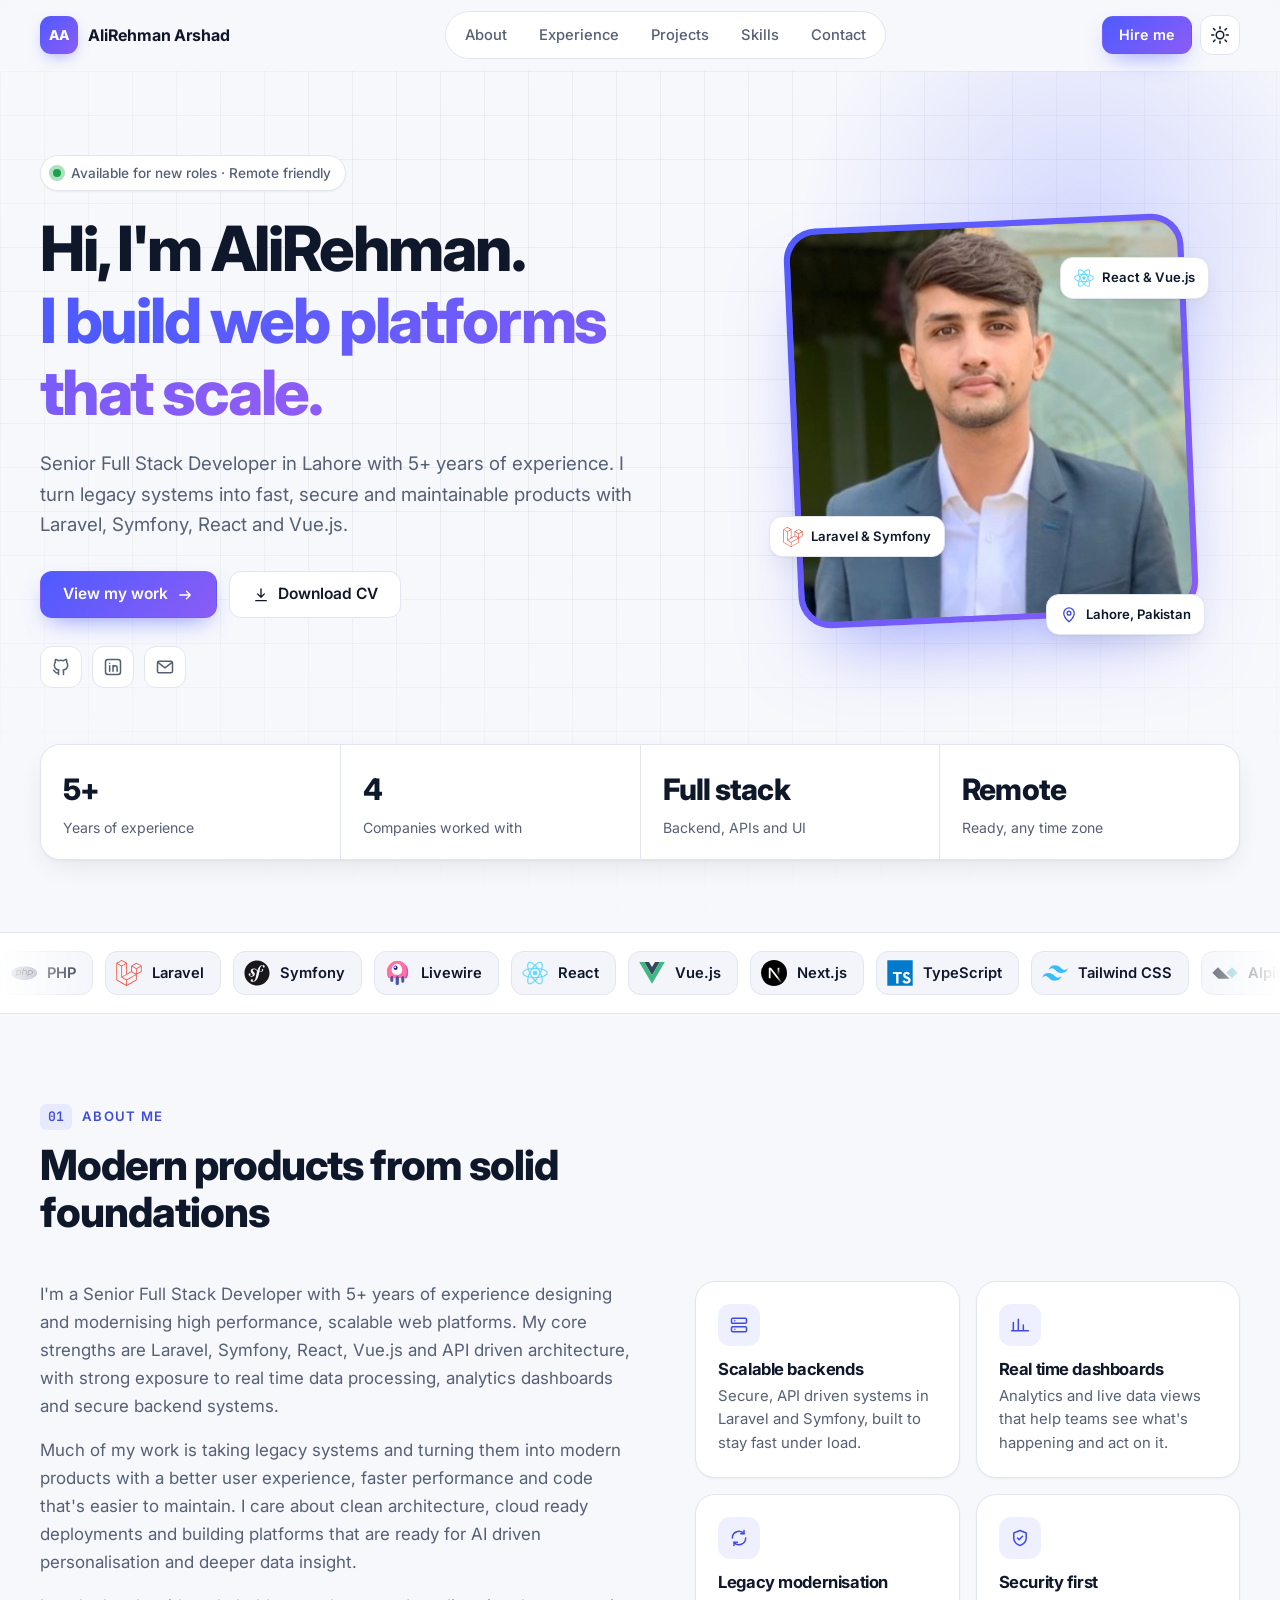
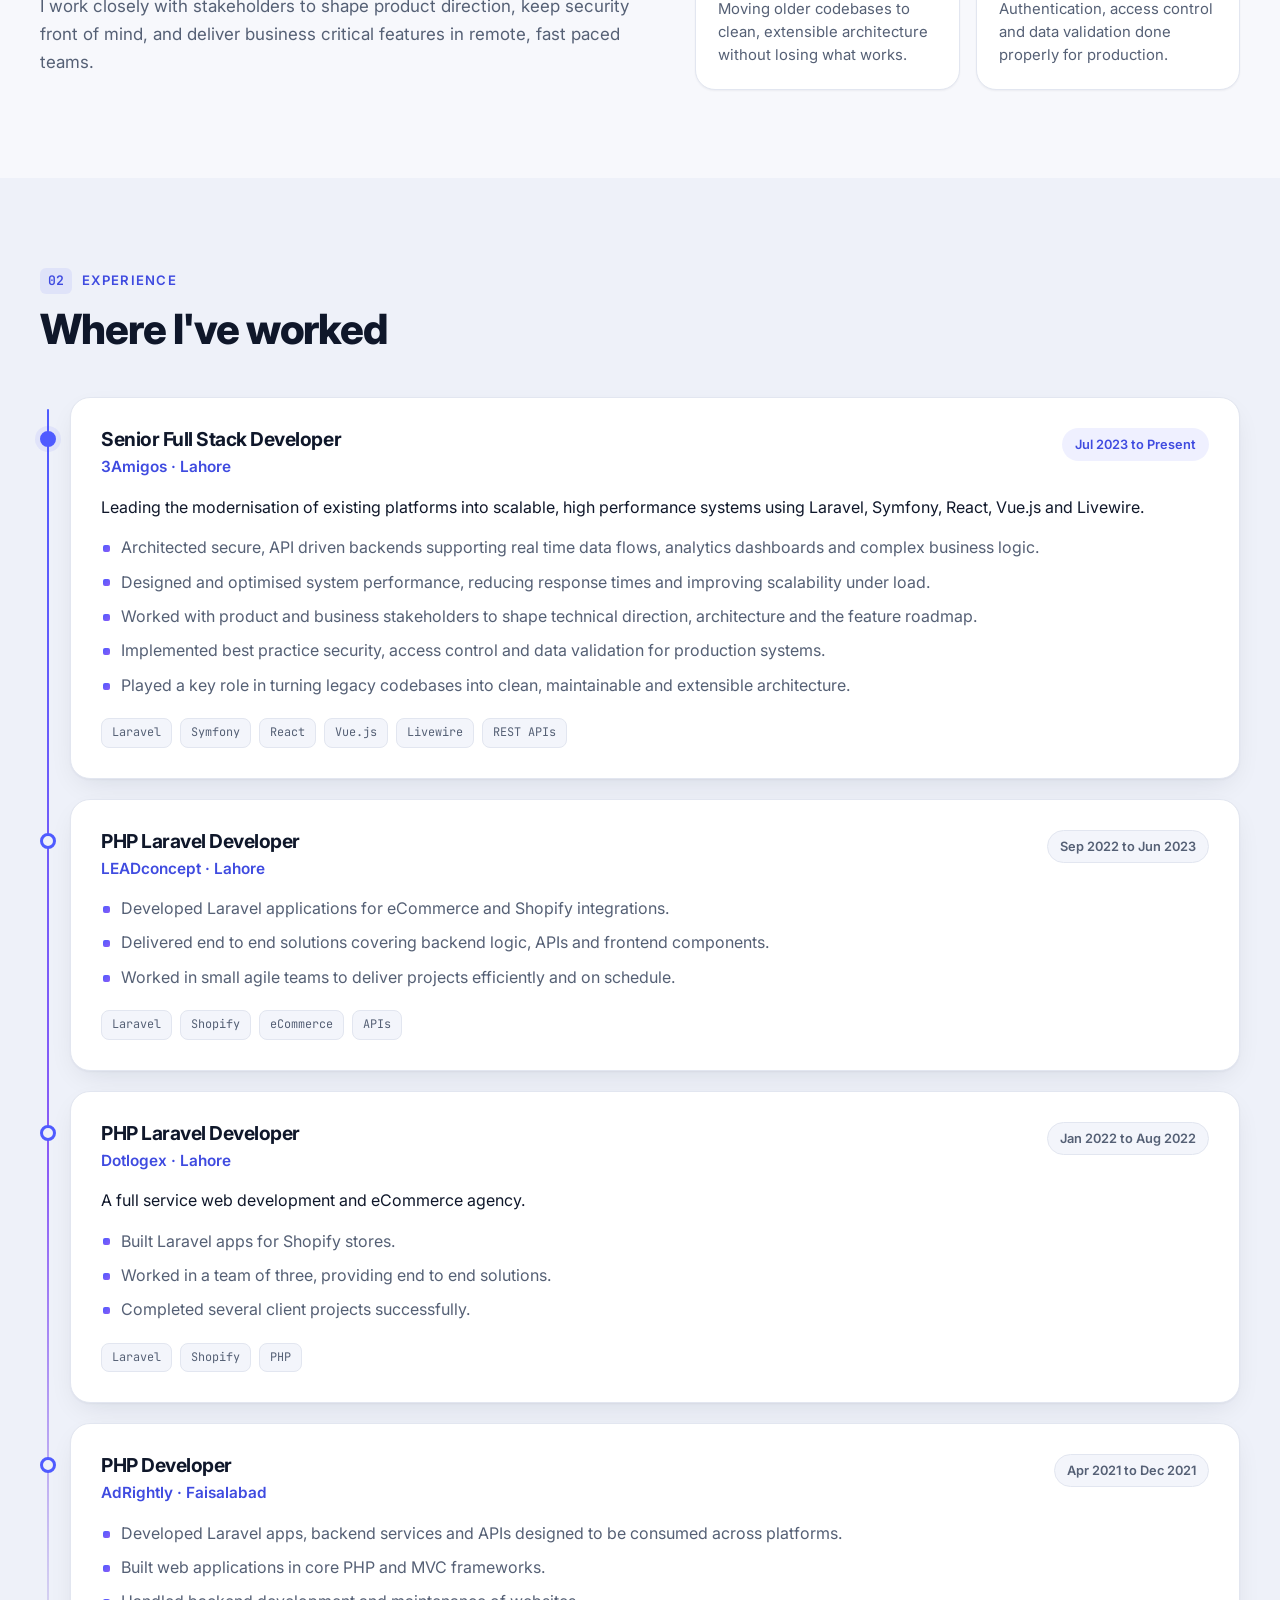
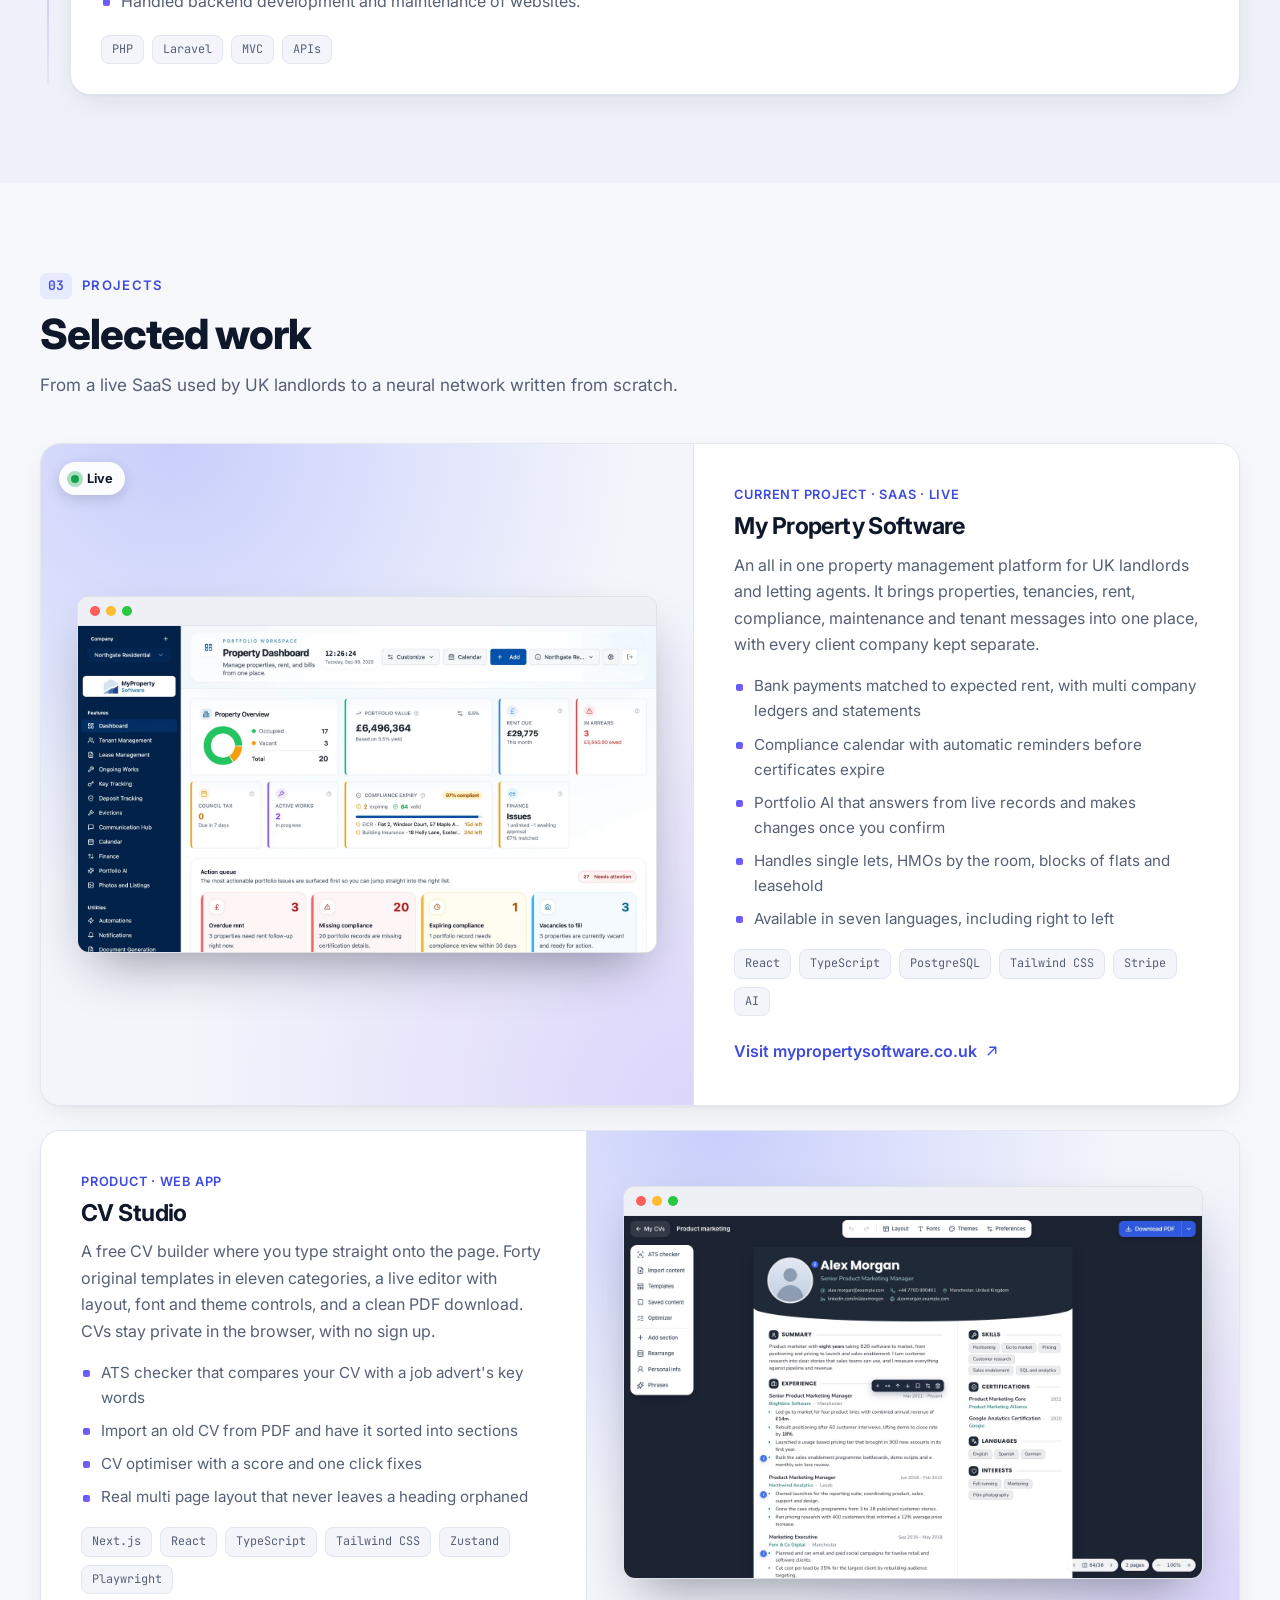
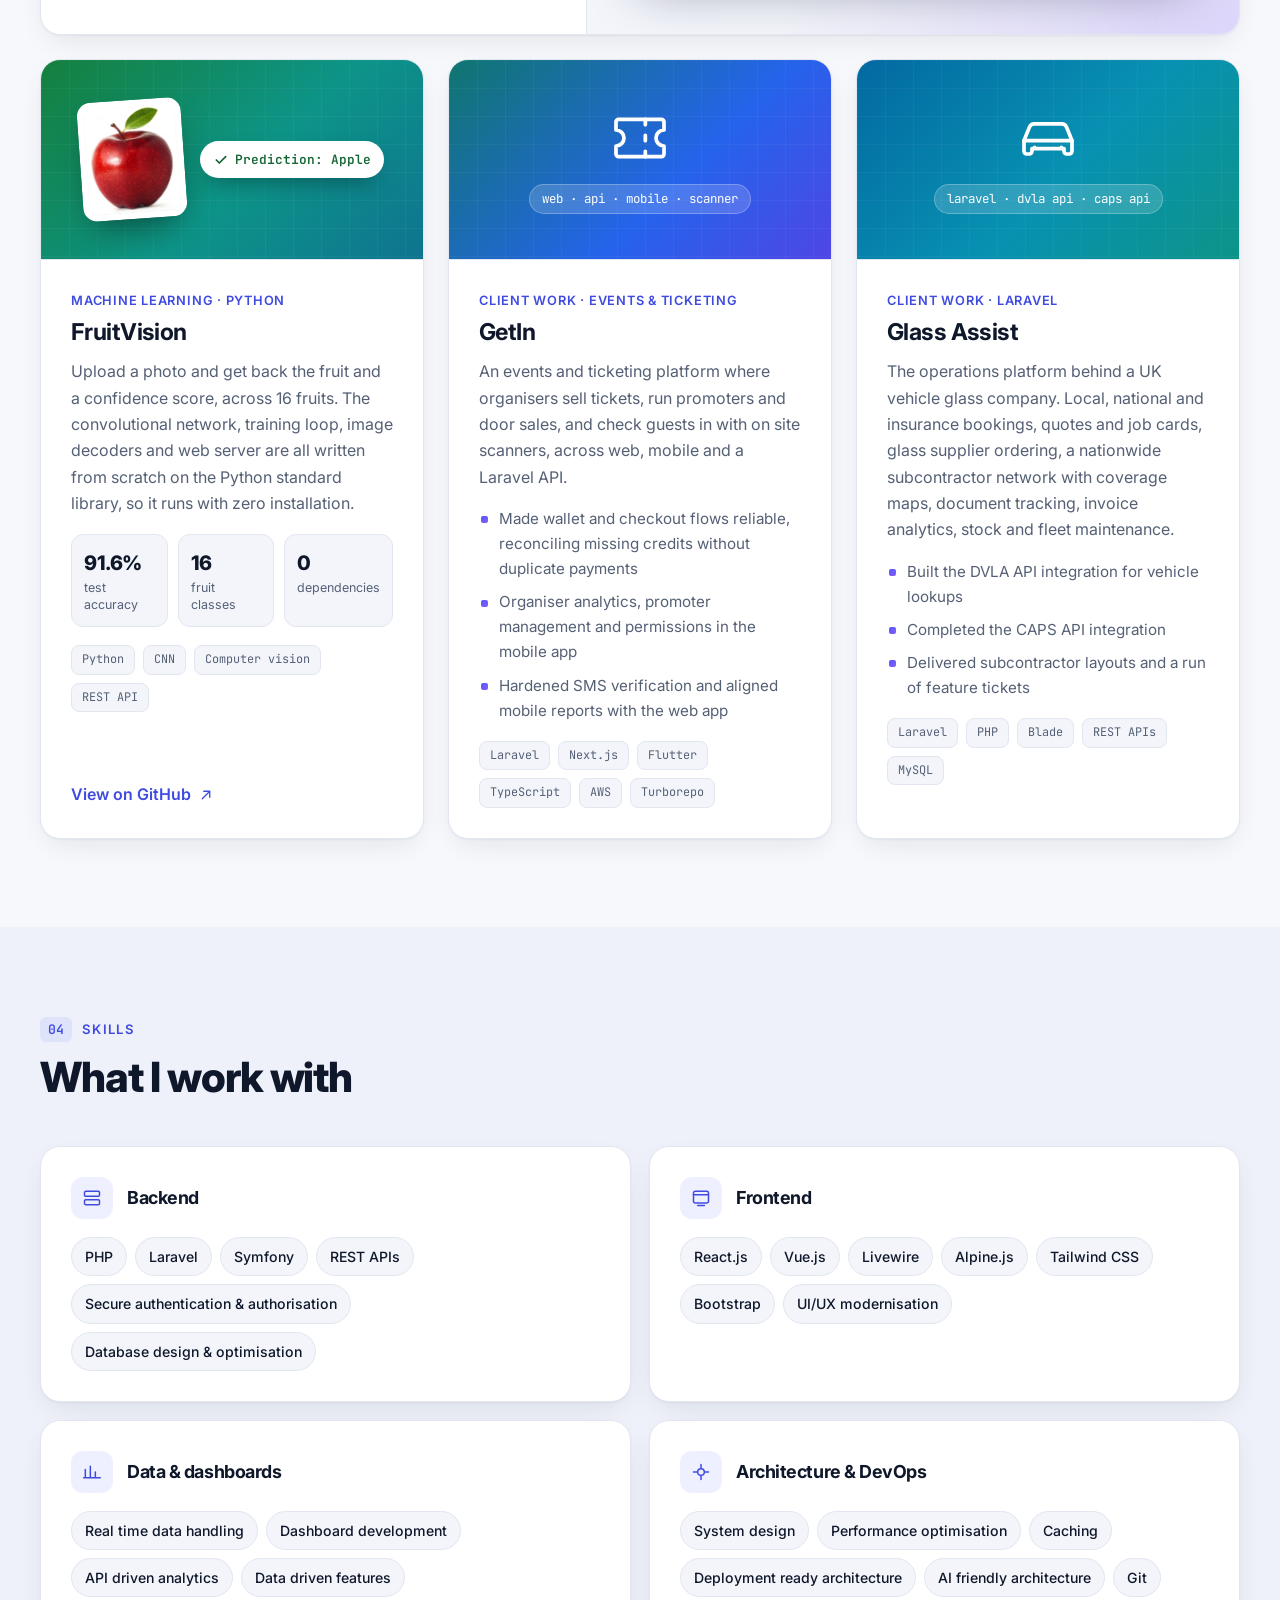
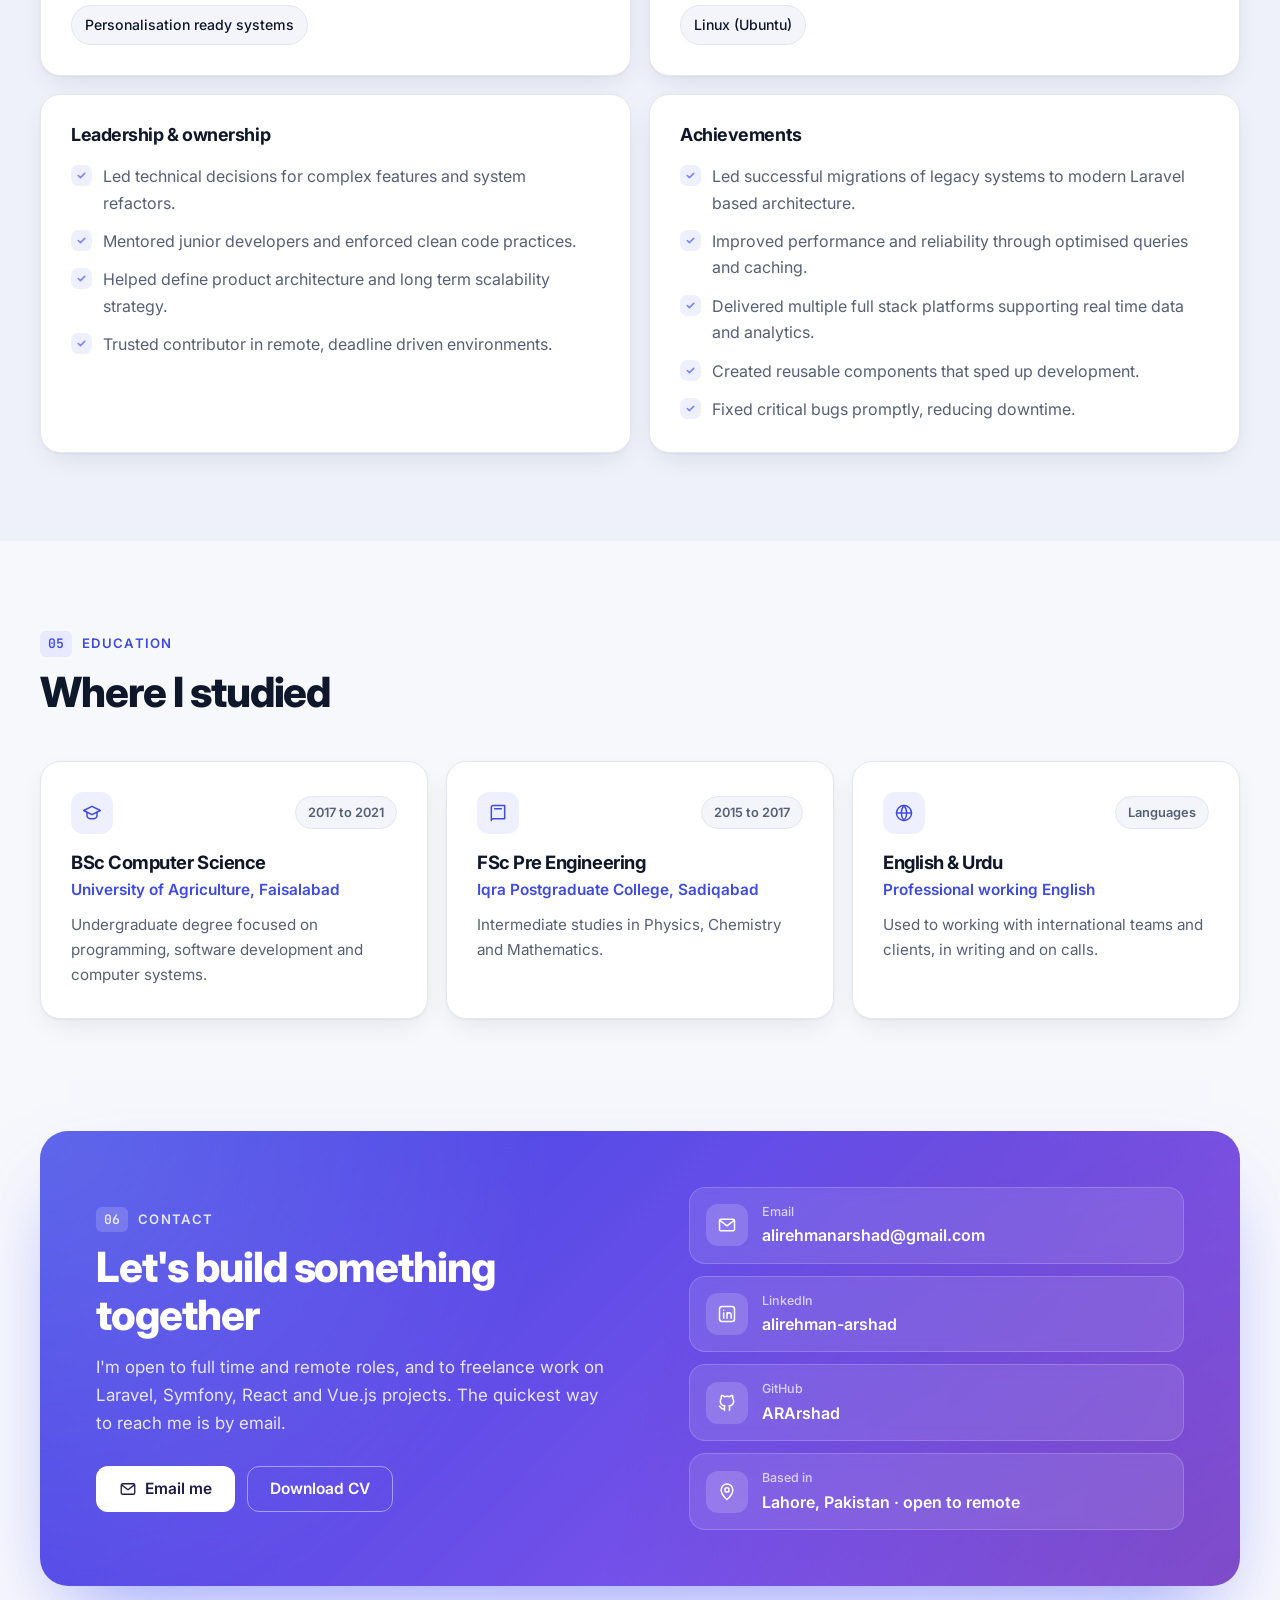
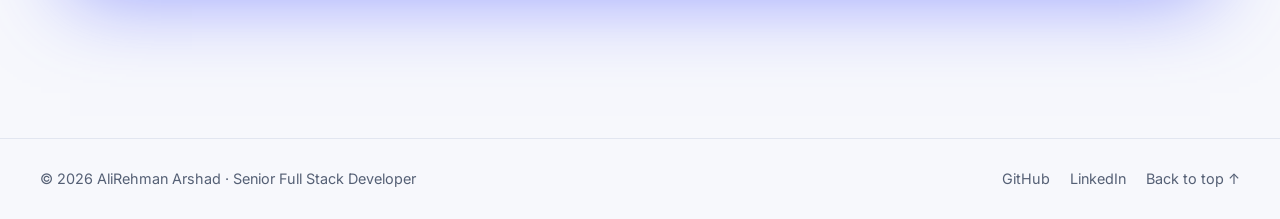
==== commit 8d73a976: "Refresh cached stylesheet" ====
--- a/index.html
+++ b/index.html
@@ -35,7 +35,7 @@
   <link rel="preconnect" href="https://fonts.googleapis.com">
   <link rel="preconnect" href="https://fonts.gstatic.com" crossorigin>
   <link href="https://fonts.googleapis.com/css2?family=Inter:wght@400;500;600;700;800&family=JetBrains+Mono:wght@500&display=swap" rel="stylesheet">
-  <link rel="stylesheet" href="styles.css">
+  <link rel="stylesheet" href="styles.css?v=2">
   <script>
     try {
       var saved = localStorage.getItem('theme');
@@ -655,6 +655,6 @@
     </div>
   </footer>
 
-  <script src="script.js"></script>
+  <script src="script.js?v=2"></script>
 </body>
 </html>
--- a/styles.css
+++ b/styles.css
@@ -98,8 +98,10 @@
 
 :focus-visible { outline: 2px solid var(--accent); outline-offset: 3px; border-radius: 8px; }
 
-.container { width: 100%; max-width: 1180px; margin: 0 auto; padding: 0 16px; }
+.container { width: 100%; max-width: 1600px; margin: 0 auto; padding: 0 16px; }
 @media (min-width: 640px) { .container { padding: 0 24px; } }
+@media (min-width: 1024px) { .container { padding: 0 40px; } }
+@media (min-width: 1440px) { .container { padding: 0 56px; } }
 
 .skip-link {
   position: absolute; left: 16px; top: -48px; z-index: 100;
@@ -240,6 +242,7 @@
 .socials a:hover { color: var(--accent-text); border-color: var(--accent); transform: translateY(-2px); }
 
 .hero__photo { position: relative; justify-self: center; width: min(360px, 78vw); margin: 0 auto; }
+@media (min-width: 1280px) { .hero__photo { width: 400px; } .lead { max-width: 620px; } }
 .photo-frame {
   position: relative; border-radius: 32px; padding: 6px;
   background: linear-gradient(135deg, var(--accent), var(--accent-2));
@@ -415,7 +418,7 @@
 .browser__bar span:nth-child(2) { background: #febc2e; }
 .browser__bar span:nth-child(3) { background: #28c840; }
 .project--featured .live-badge { top: 18px; left: 18px; }
-@media (min-width: 960px) {
+@media (min-width: 1200px) {
   .project--featured { display: grid; grid-template-columns: 1.2fr 1fr; }
   .project--featured .project__media { padding: 40px 36px; border-bottom: 0; border-right: 1px solid var(--border); }
   .project--featured .project__body { padding: 40px; justify-content: center; }
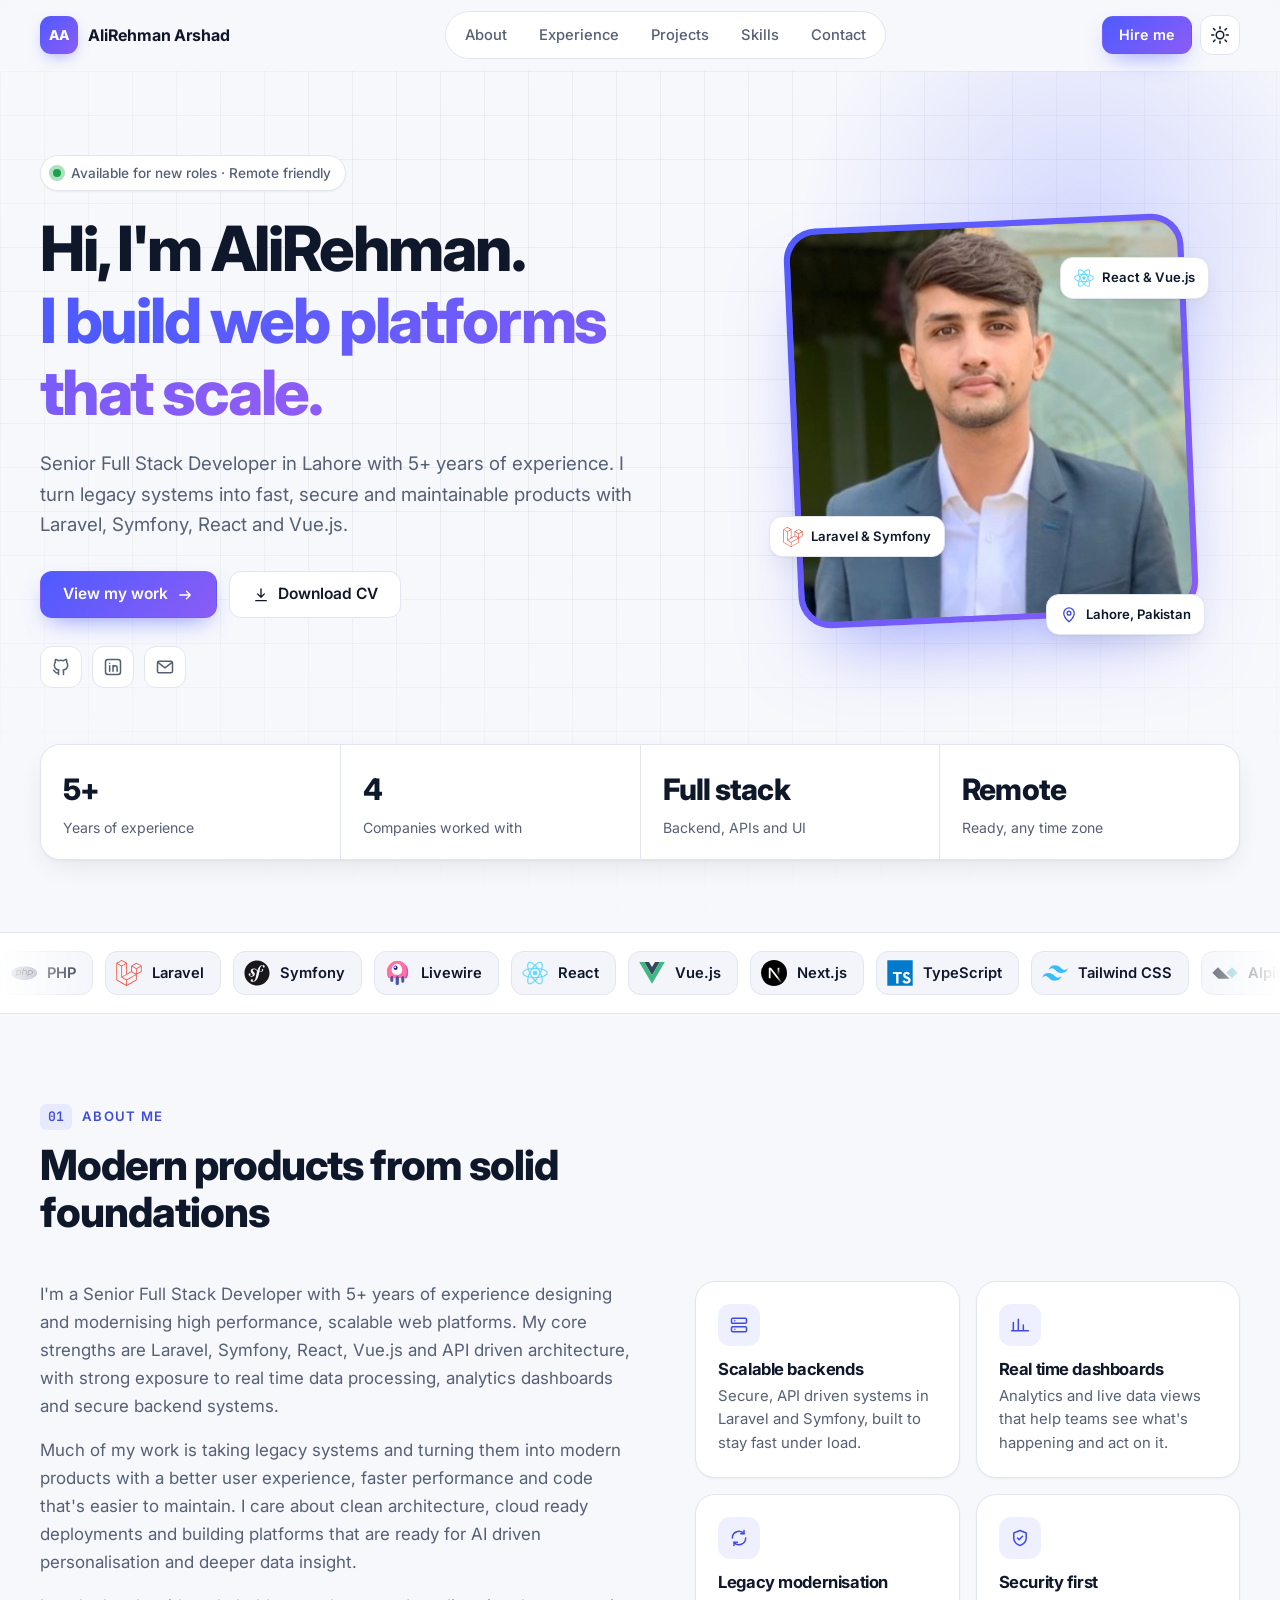
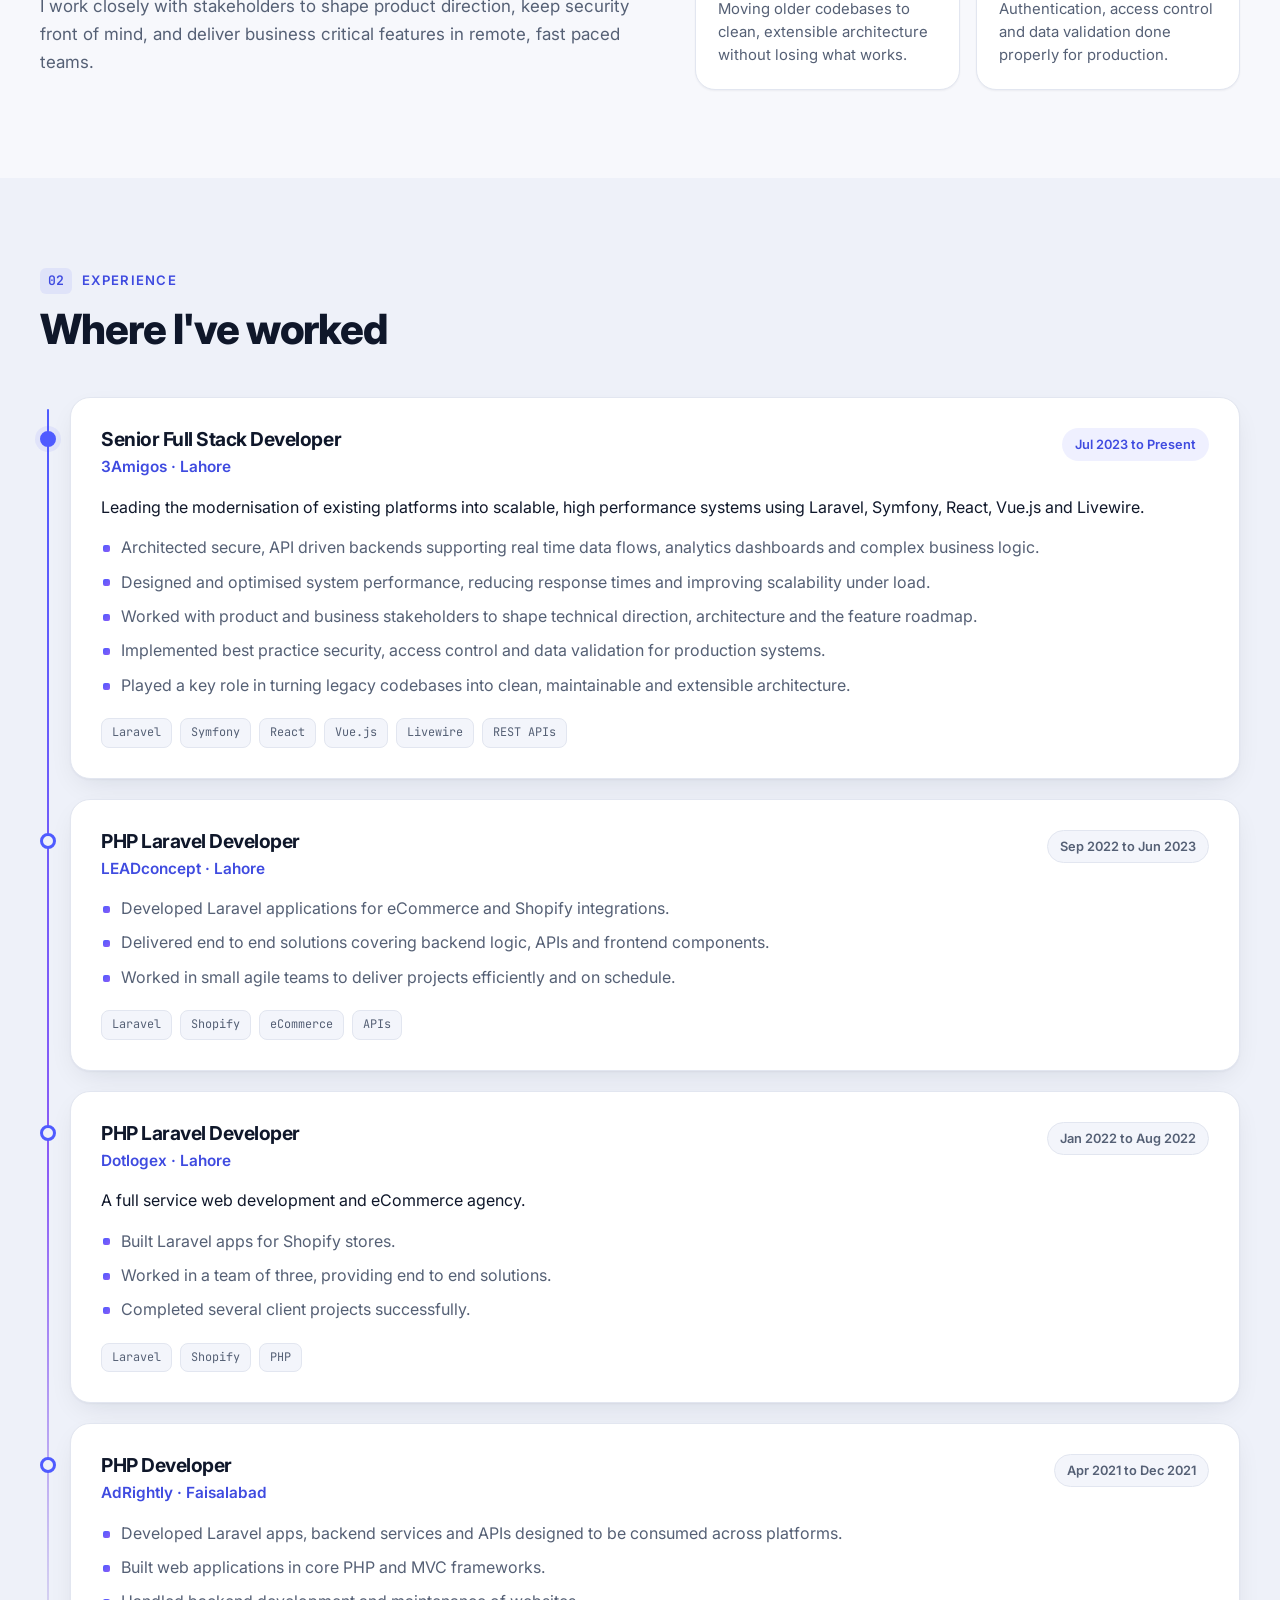
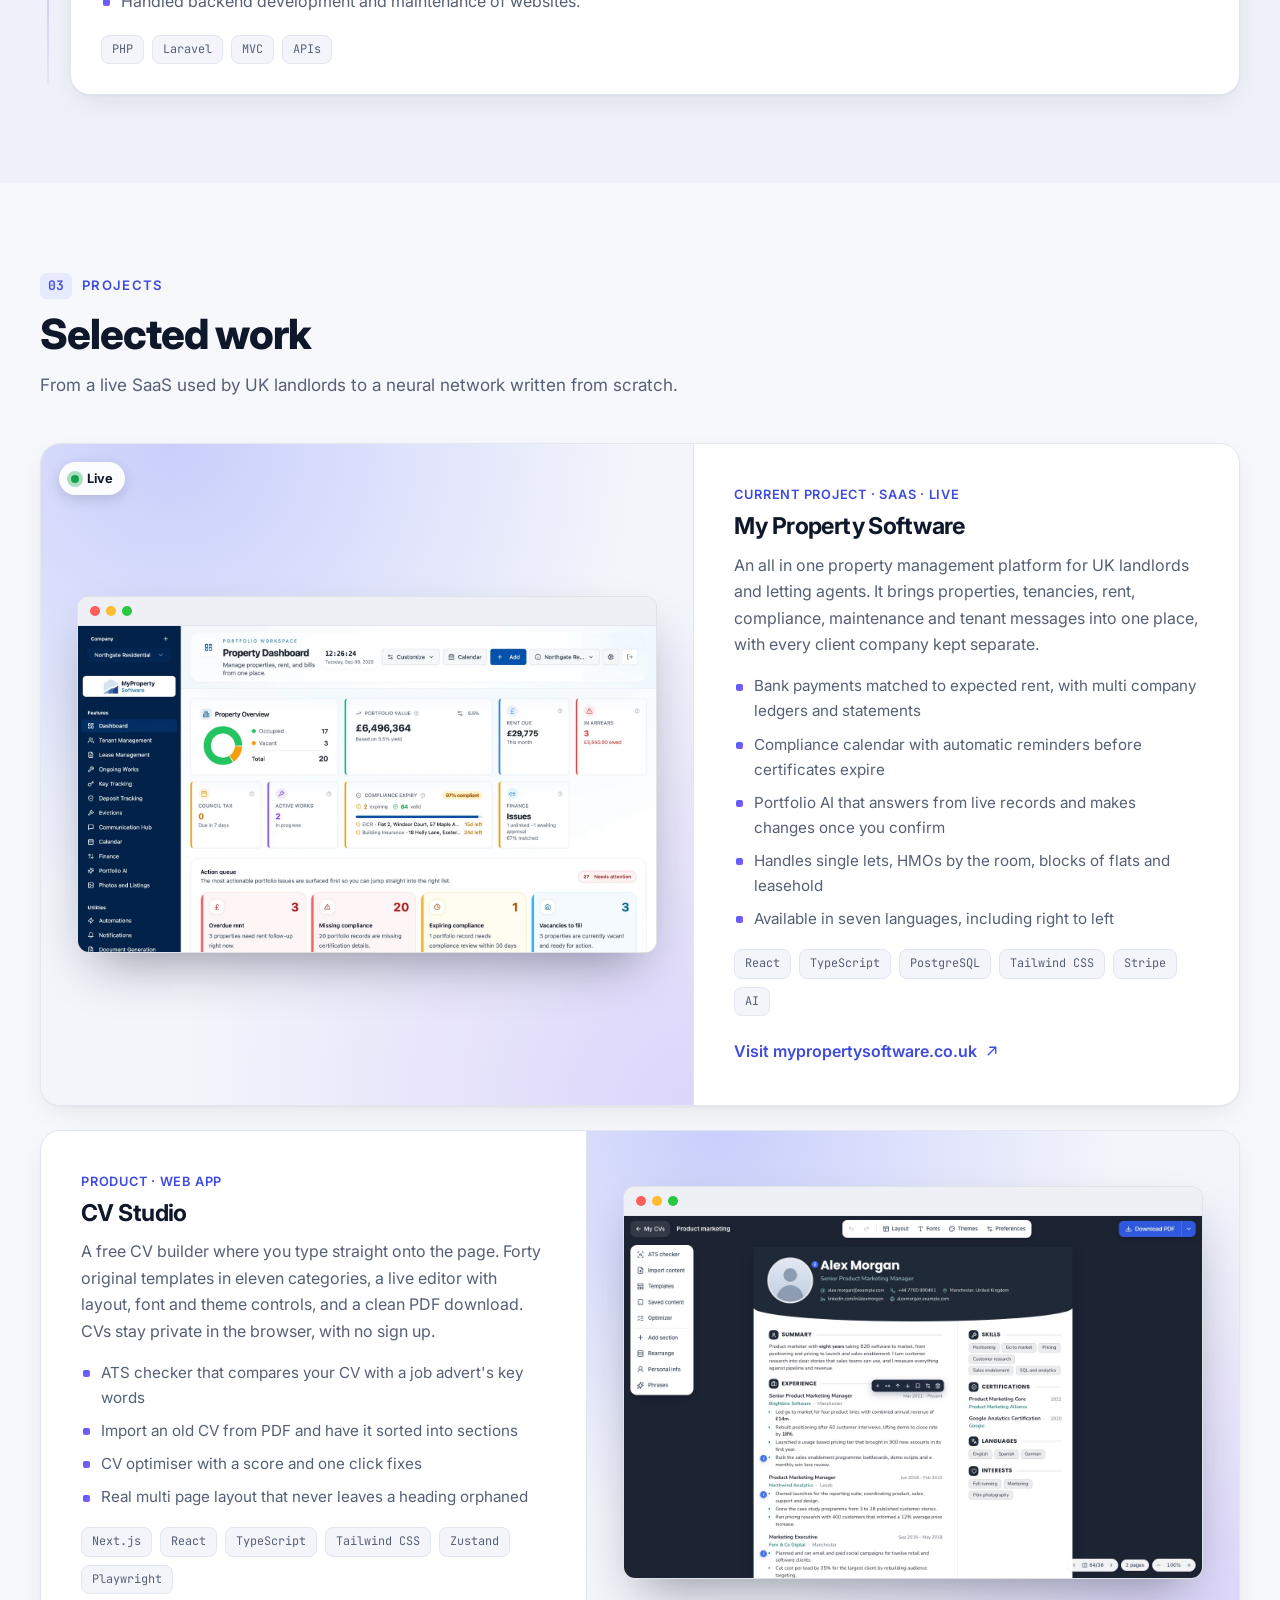
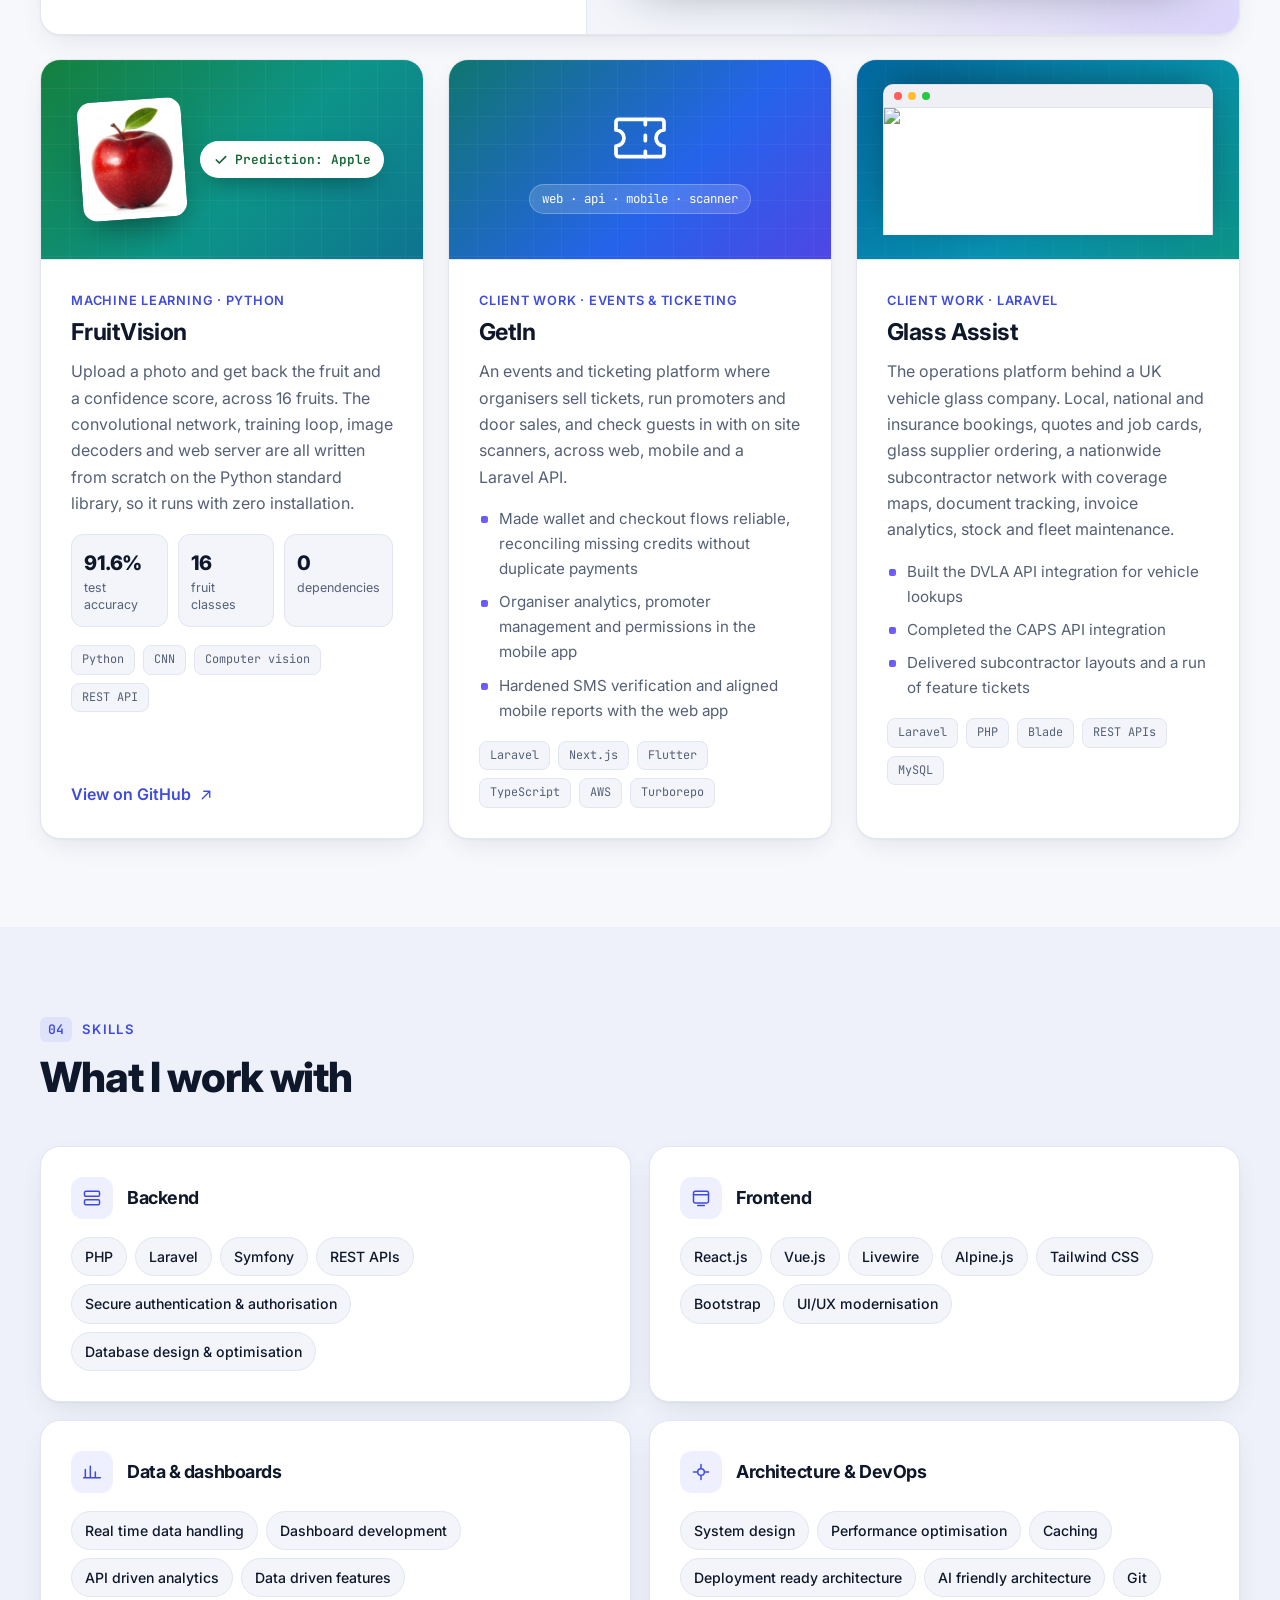
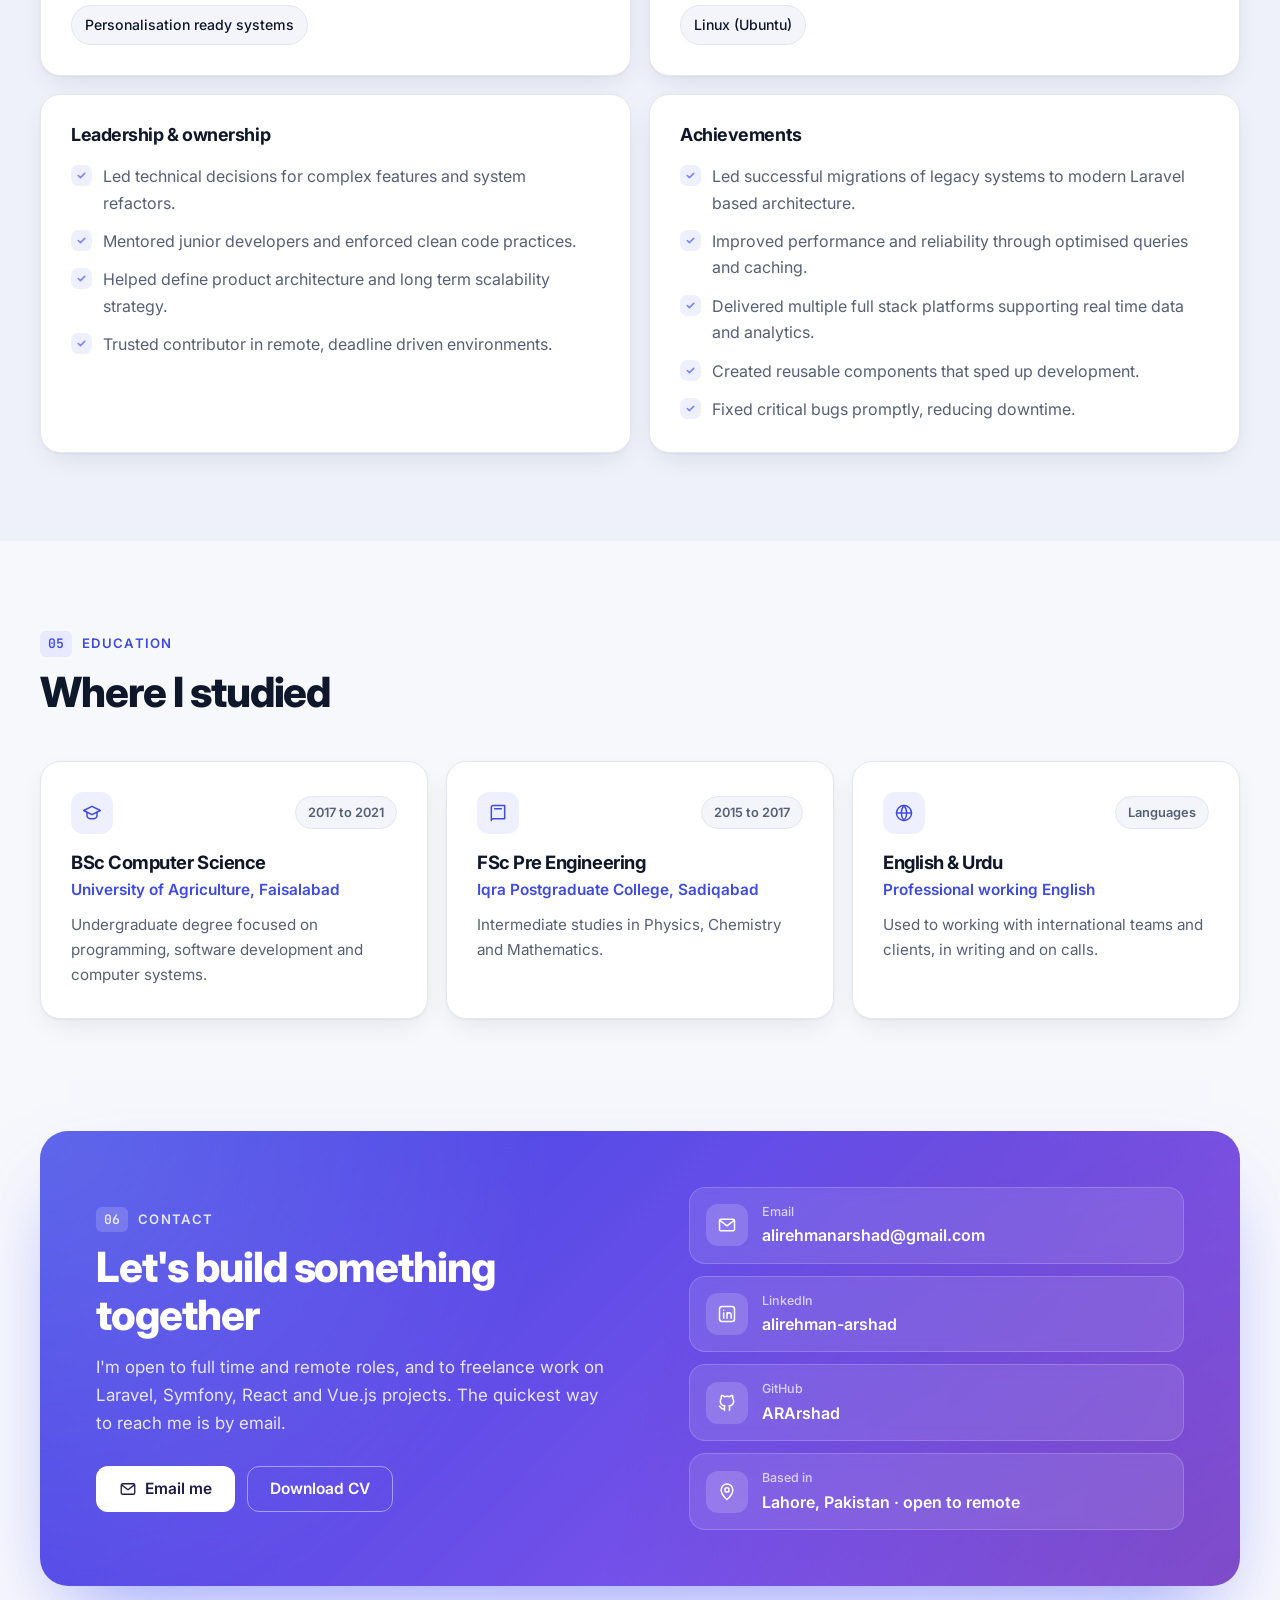
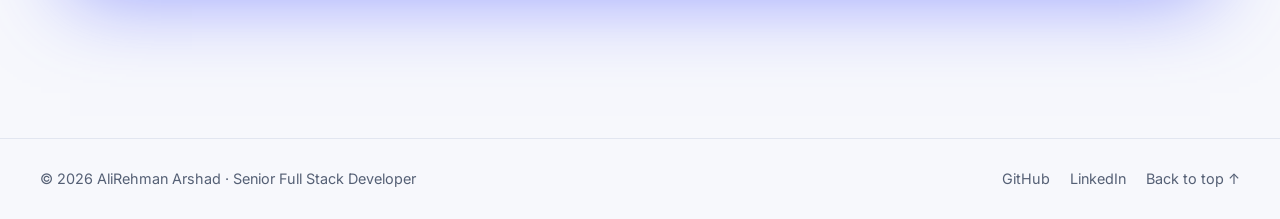
==== commit a1064e1f: "Glass Assist card screenshot" ====
--- a/index.html
+++ b/index.html
@@ -9,12 +9,24 @@
   <meta name="theme-color" content="#0b1020">
   <link rel="canonical" href="https://ararshad.github.io/">
 
-  <meta property="og:type" content="profile">
+  <!-- Link previews (WhatsApp, LinkedIn, Slack, Facebook, X, iMessage) -->
+  <meta property="og:type" content="website">
+  <meta property="og:site_name" content="AliRehman Arshad">
+  <meta property="og:locale" content="en_GB">
   <meta property="og:url" content="https://ararshad.github.io/">
   <meta property="og:title" content="AliRehman Arshad · Senior Full Stack Developer">
-  <meta property="og:description" content="5+ years building scalable, secure web platforms in Laravel, Symfony, React and Vue.js.">
-  <meta property="og:image" content="https://ararshad.github.io/assets/alirehman.jpg">
-  <meta name="twitter:card" content="summary">
+  <meta property="og:description" content="5+ years building scalable, secure web platforms in Laravel, Symfony, React and Vue.js. See my projects, experience and how to get in touch.">
+  <meta property="og:image" content="https://ararshad.github.io/assets/og-image.jpg">
+  <meta property="og:image:secure_url" content="https://ararshad.github.io/assets/og-image.jpg">
+  <meta property="og:image:type" content="image/jpeg">
+  <meta property="og:image:width" content="1200">
+  <meta property="og:image:height" content="630">
+  <meta property="og:image:alt" content="AliRehman Arshad, Senior Full Stack Developer: Laravel, Symfony, React, Vue.js">
+  <meta name="twitter:card" content="summary_large_image">
+  <meta name="twitter:title" content="AliRehman Arshad · Senior Full Stack Developer">
+  <meta name="twitter:description" content="5+ years building scalable, secure web platforms in Laravel, Symfony, React and Vue.js.">
+  <meta name="twitter:image" content="https://ararshad.github.io/assets/og-image.jpg">
+  <meta name="twitter:image:alt" content="AliRehman Arshad, Senior Full Stack Developer: Laravel, Symfony, React, Vue.js">
 
   <script type="application/ld+json">
   {
@@ -35,7 +47,7 @@
   <link rel="preconnect" href="https://fonts.googleapis.com">
   <link rel="preconnect" href="https://fonts.gstatic.com" crossorigin>
   <link href="https://fonts.googleapis.com/css2?family=Inter:wght@400;500;600;700;800&family=JetBrains+Mono:wght@500&display=swap" rel="stylesheet">
-  <link rel="stylesheet" href="styles.css?v=2">
+  <link rel="stylesheet" href="styles.css?v=4">
   <script>
     try {
       var saved = localStorage.getItem('theme');
@@ -455,9 +467,11 @@
           </article>
 
           <article class="project card reveal">
-            <div class="project__banner project__banner--glass" aria-hidden="true">
-              <svg viewBox="0 0 24 24"><path d="M3 13l2-5a2 2 0 0 1 1.9-1.3h10.2A2 2 0 0 1 19 8l2 5v4a1 1 0 0 1-1 1h-1a1 1 0 0 1-1-1v-1H6v1a1 1 0 0 1-1 1H4a1 1 0 0 1-1-1z"/><path d="M3 13h18M7 15.5h.01M17 15.5h.01"/></svg>
-              <span class="mono">laravel · dvla api · caps api</span>
+            <div class="project__banner project__banner--glass project__banner--shot">
+              <div class="browser browser--mini">
+                <div class="browser__bar" aria-hidden="true"><span></span><span></span><span></span></div>
+                <img src="assets/projects/glass-assist.jpg" alt="Glass Assist dashboard with booking actions, vehicle registration lookup and glass supplier shortcuts" width="1600" height="617" loading="lazy">
+              </div>
             </div>
             <div class="project__body">
               <p class="project__type">Client work · Laravel</p>
@@ -655,6 +669,6 @@
     </div>
   </footer>
 
-  <script src="script.js?v=2"></script>
+  <script src="script.js?v=3"></script>
 </body>
 </html>
--- a/styles.css
+++ b/styles.css
@@ -97,6 +97,7 @@
 ::selection { background: var(--accent); color: #fff; }
 
 :focus-visible { outline: 2px solid var(--accent); outline-offset: 3px; border-radius: 8px; }
+[tabindex="-1"]:focus { outline: none; }
 
 .container { width: 100%; max-width: 1600px; margin: 0 auto; padding: 0 16px; }
 @media (min-width: 640px) { .container { padding: 0 24px; } }
@@ -453,6 +454,13 @@
   background: #fff; color: #166534; font-weight: 600; box-shadow: 0 10px 24px -10px rgba(0, 0, 0, 0.5);
 }
 .fruit-demo__result svg { width: 16px; height: 16px; stroke-width: 2.6; }
+.project__banner--shot { padding: 24px 26px 0; justify-content: flex-start; }
+.project__banner--shot::before { opacity: 0.18; }
+.browser--mini { position: relative; border-radius: 10px 10px 0 0; border-bottom: 0; box-shadow: 0 -10px 40px -10px rgba(0, 0, 0, 0.45); overflow: hidden; }
+.browser--mini .browser__bar { padding: 7px 10px; }
+.browser--mini .browser__bar span { width: 8px; height: 8px; }
+.browser--mini img { width: 100%; height: auto; display: block; }
+.project:hover .browser--mini { transform: translateY(-3px); }
 .project__banner--glass { background: linear-gradient(135deg, #0369a1, #0891b2 55%, #0d9488); }
 .project__banner--getin { background: linear-gradient(135deg, #0f766e, #2563eb 60%, #4f46e5); }
 
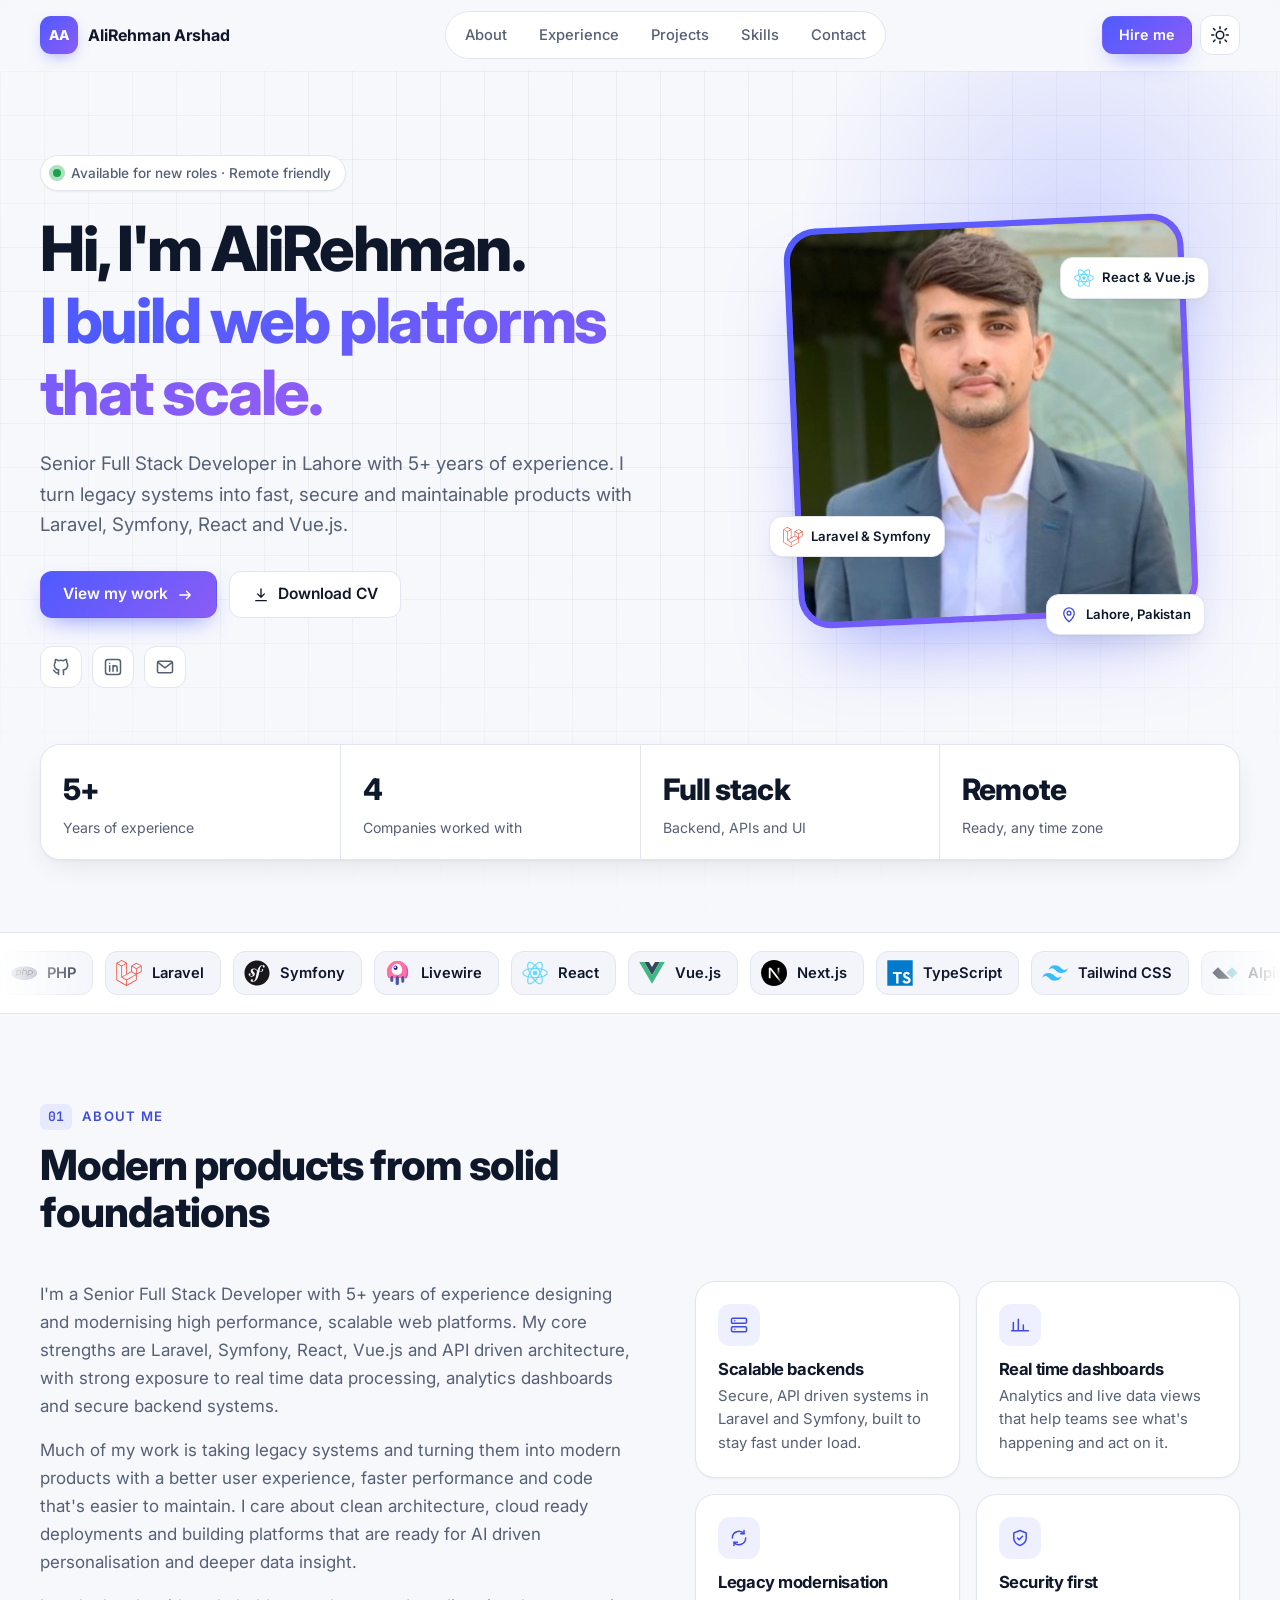
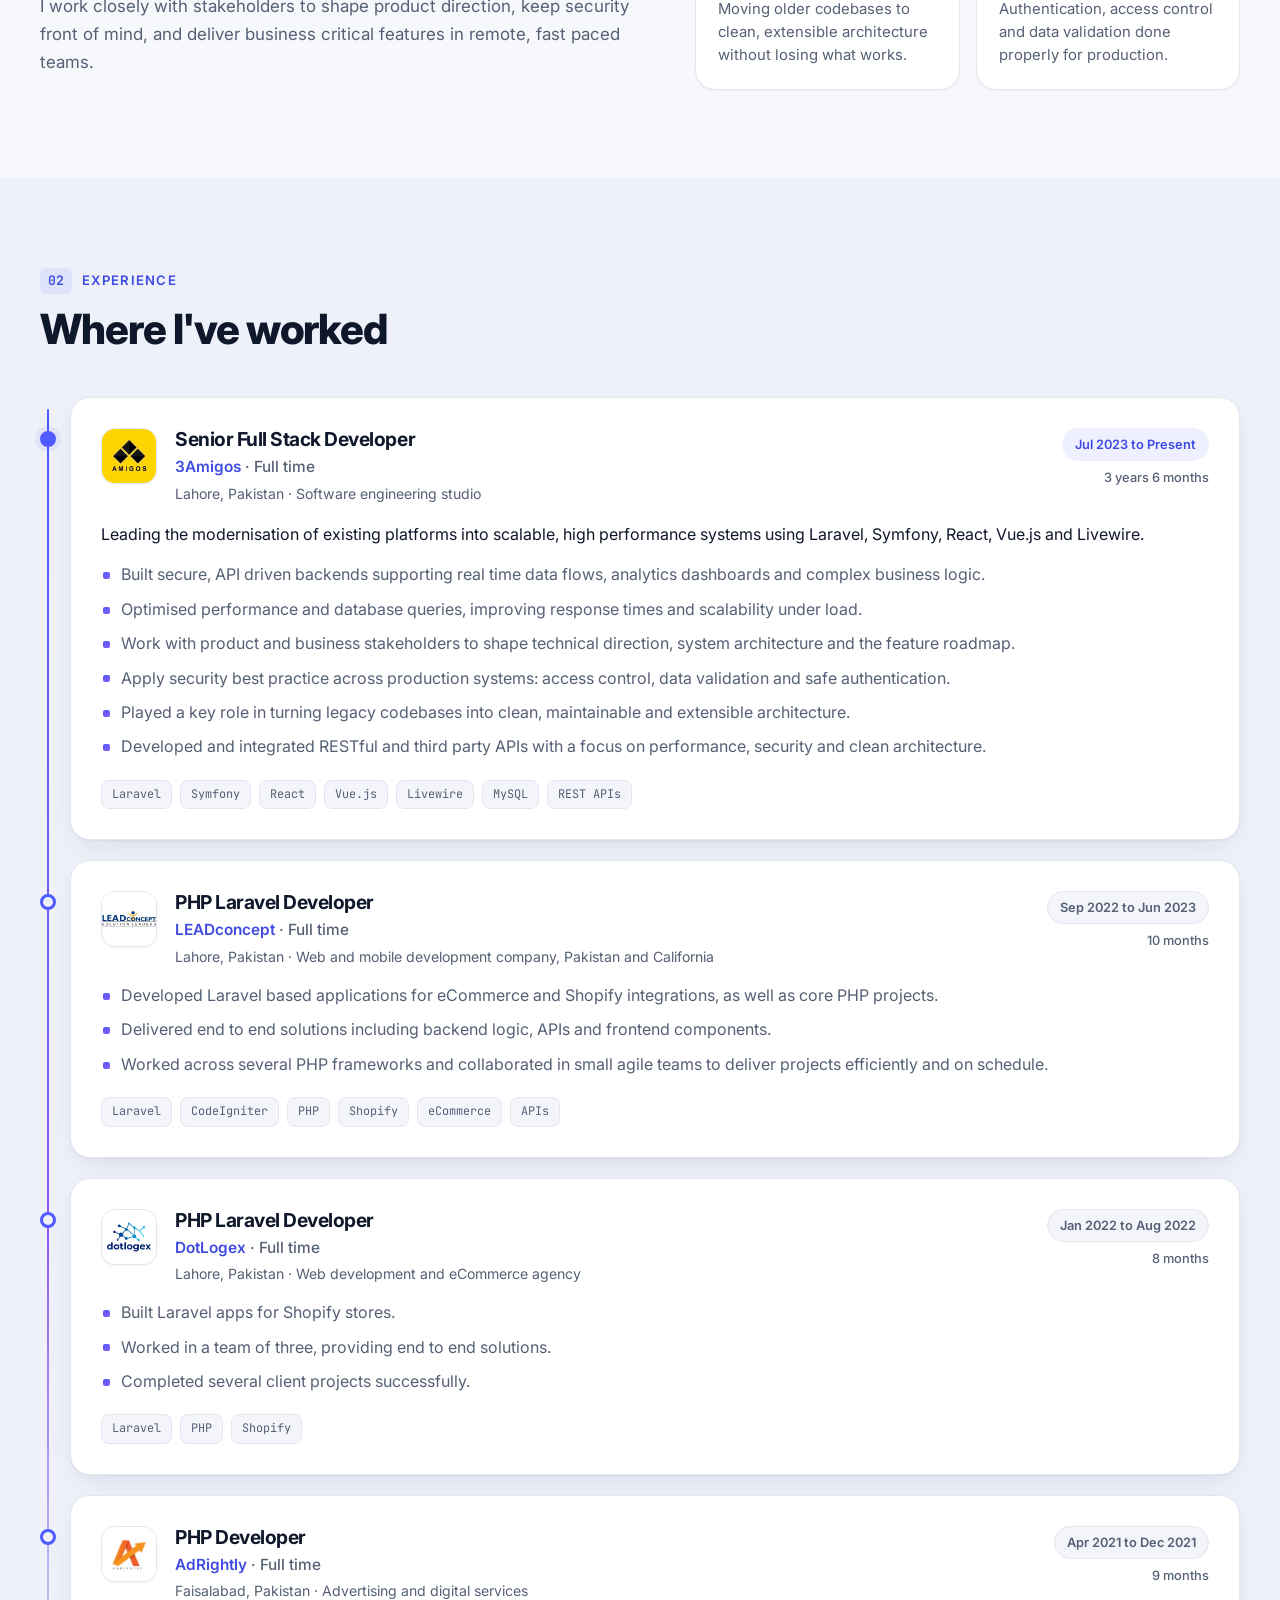
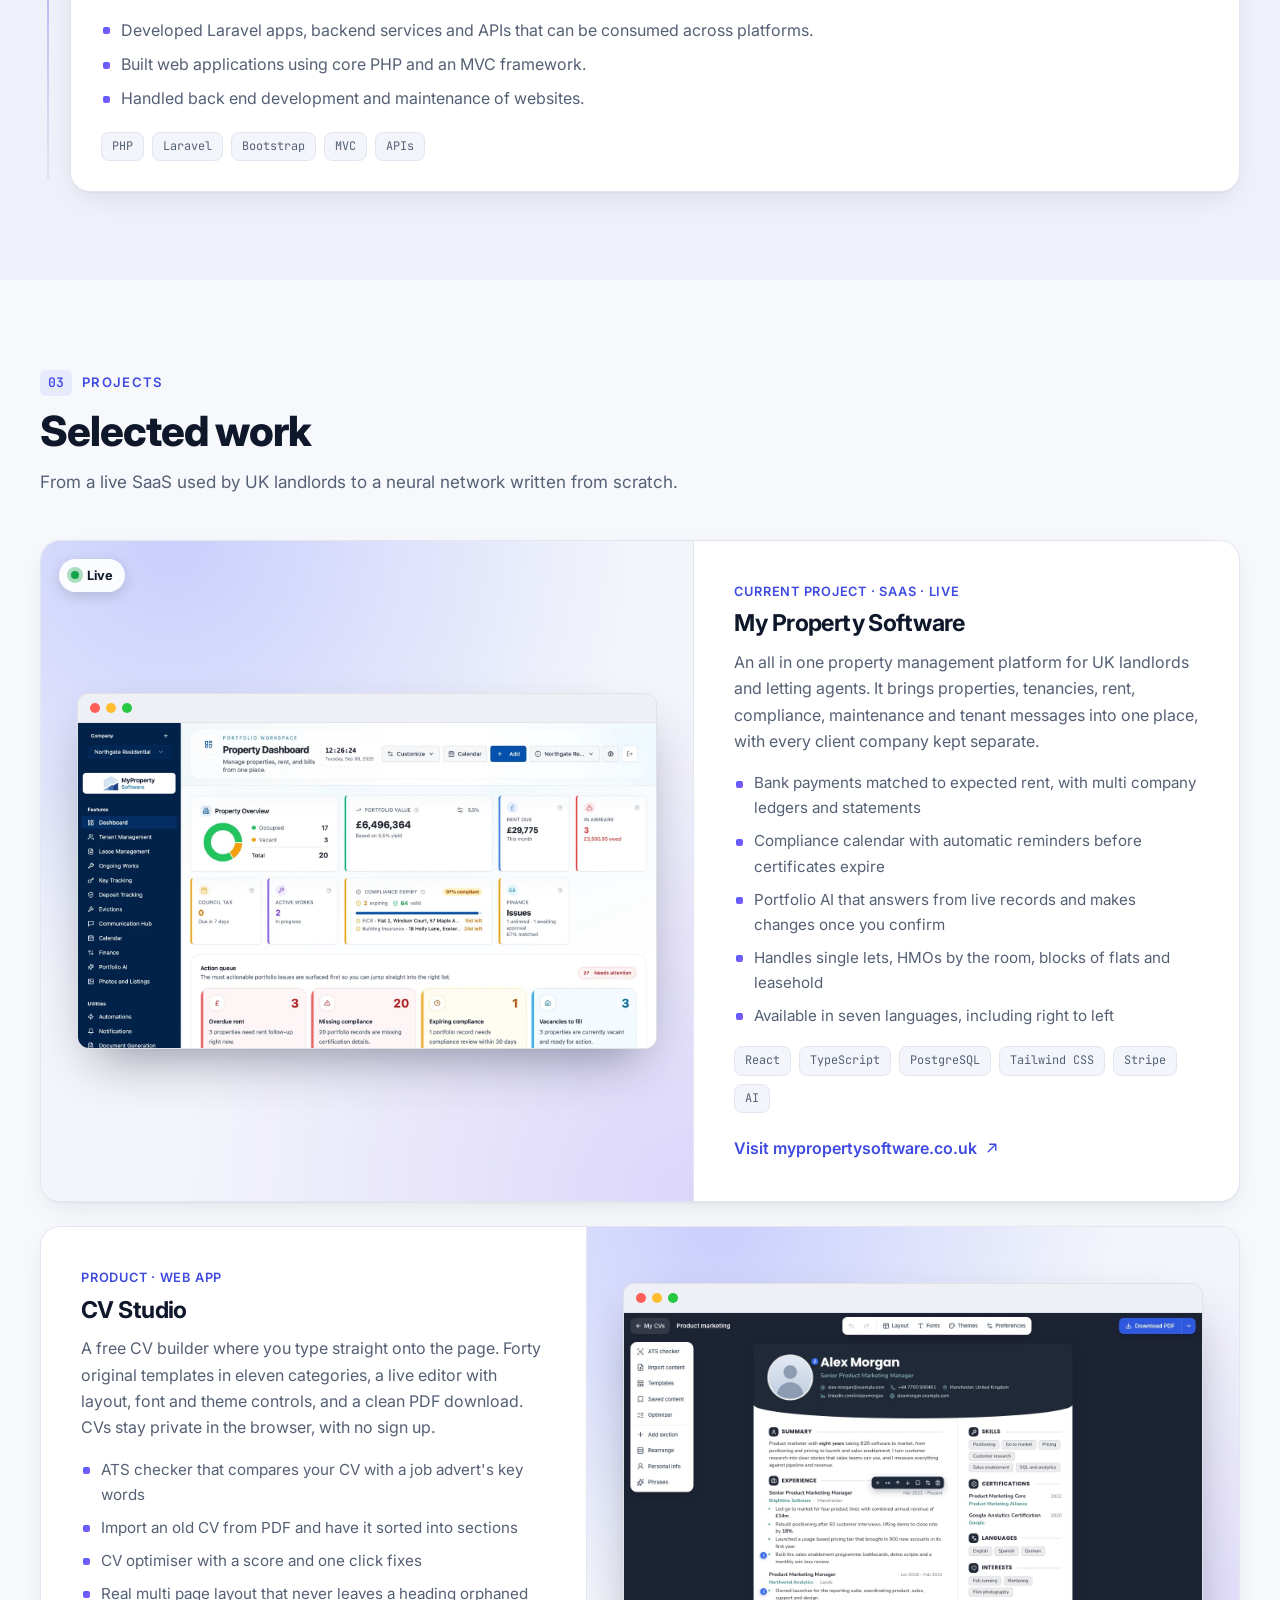
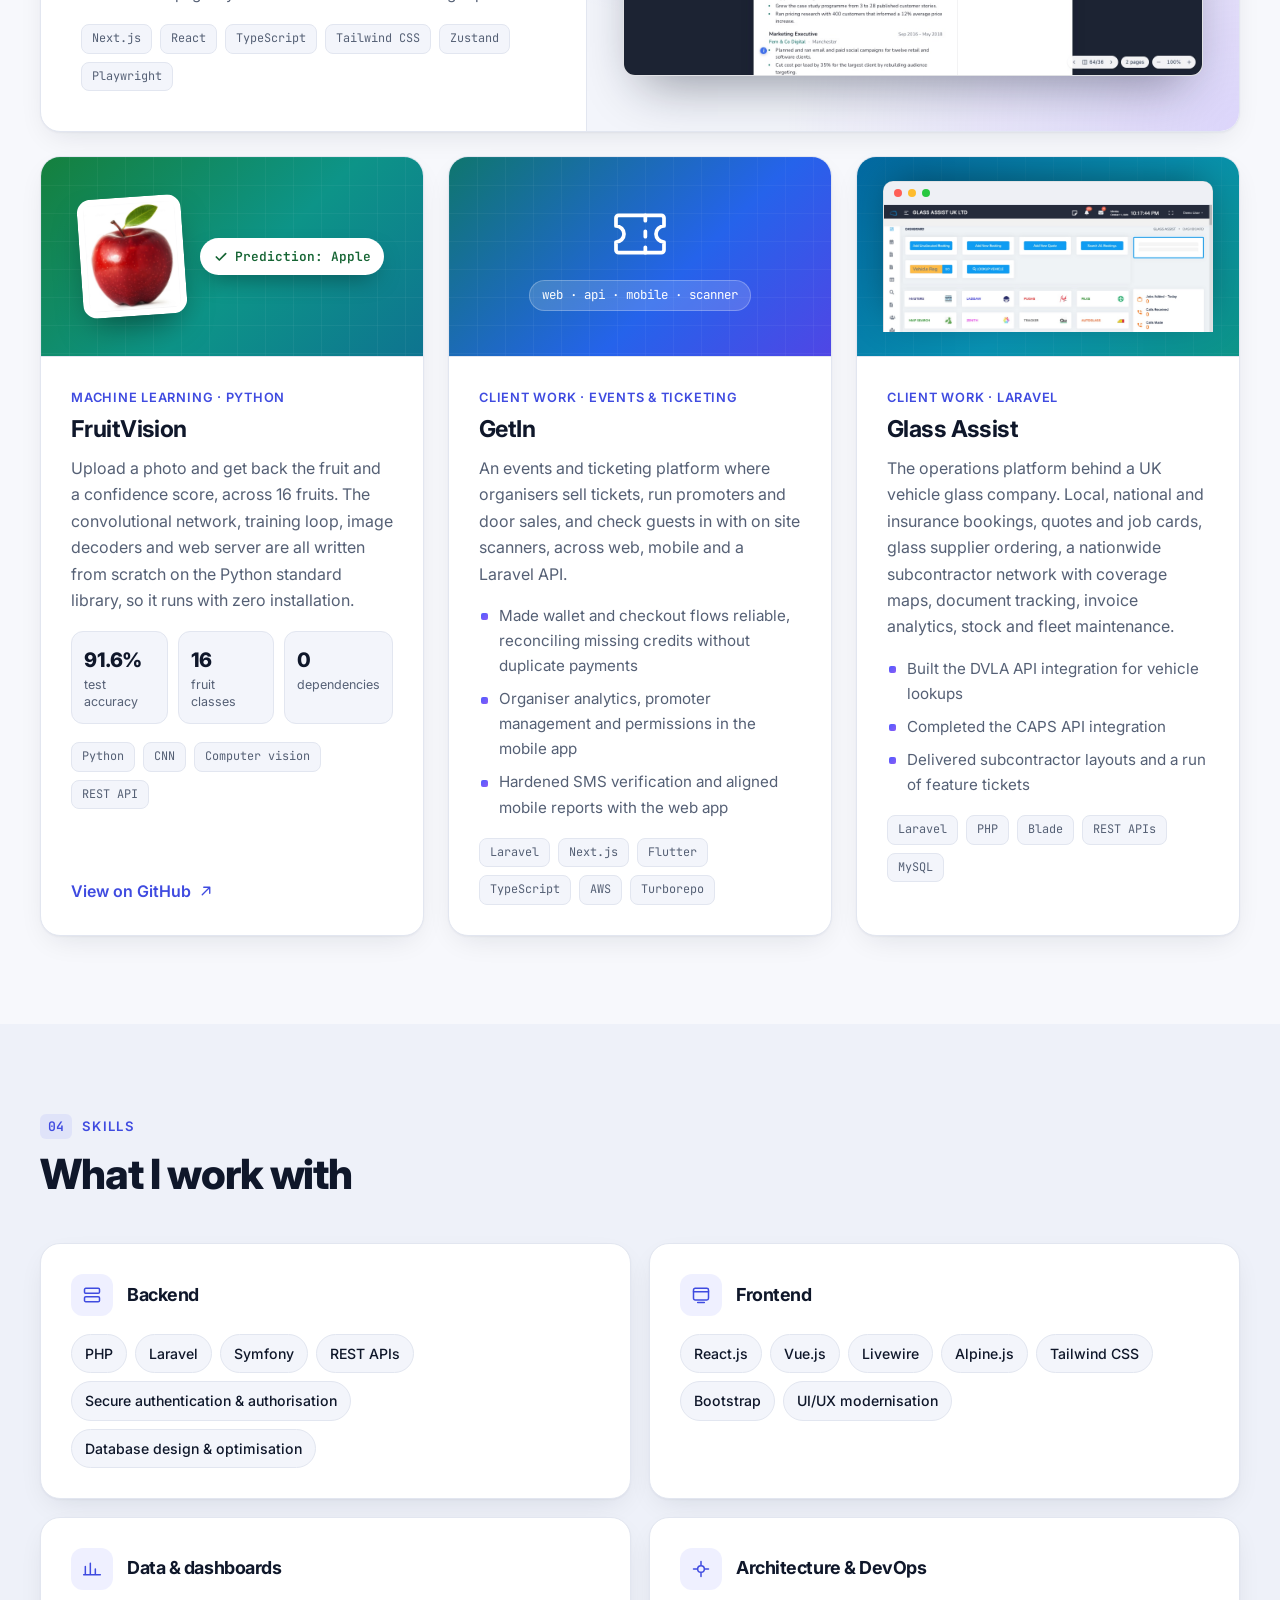
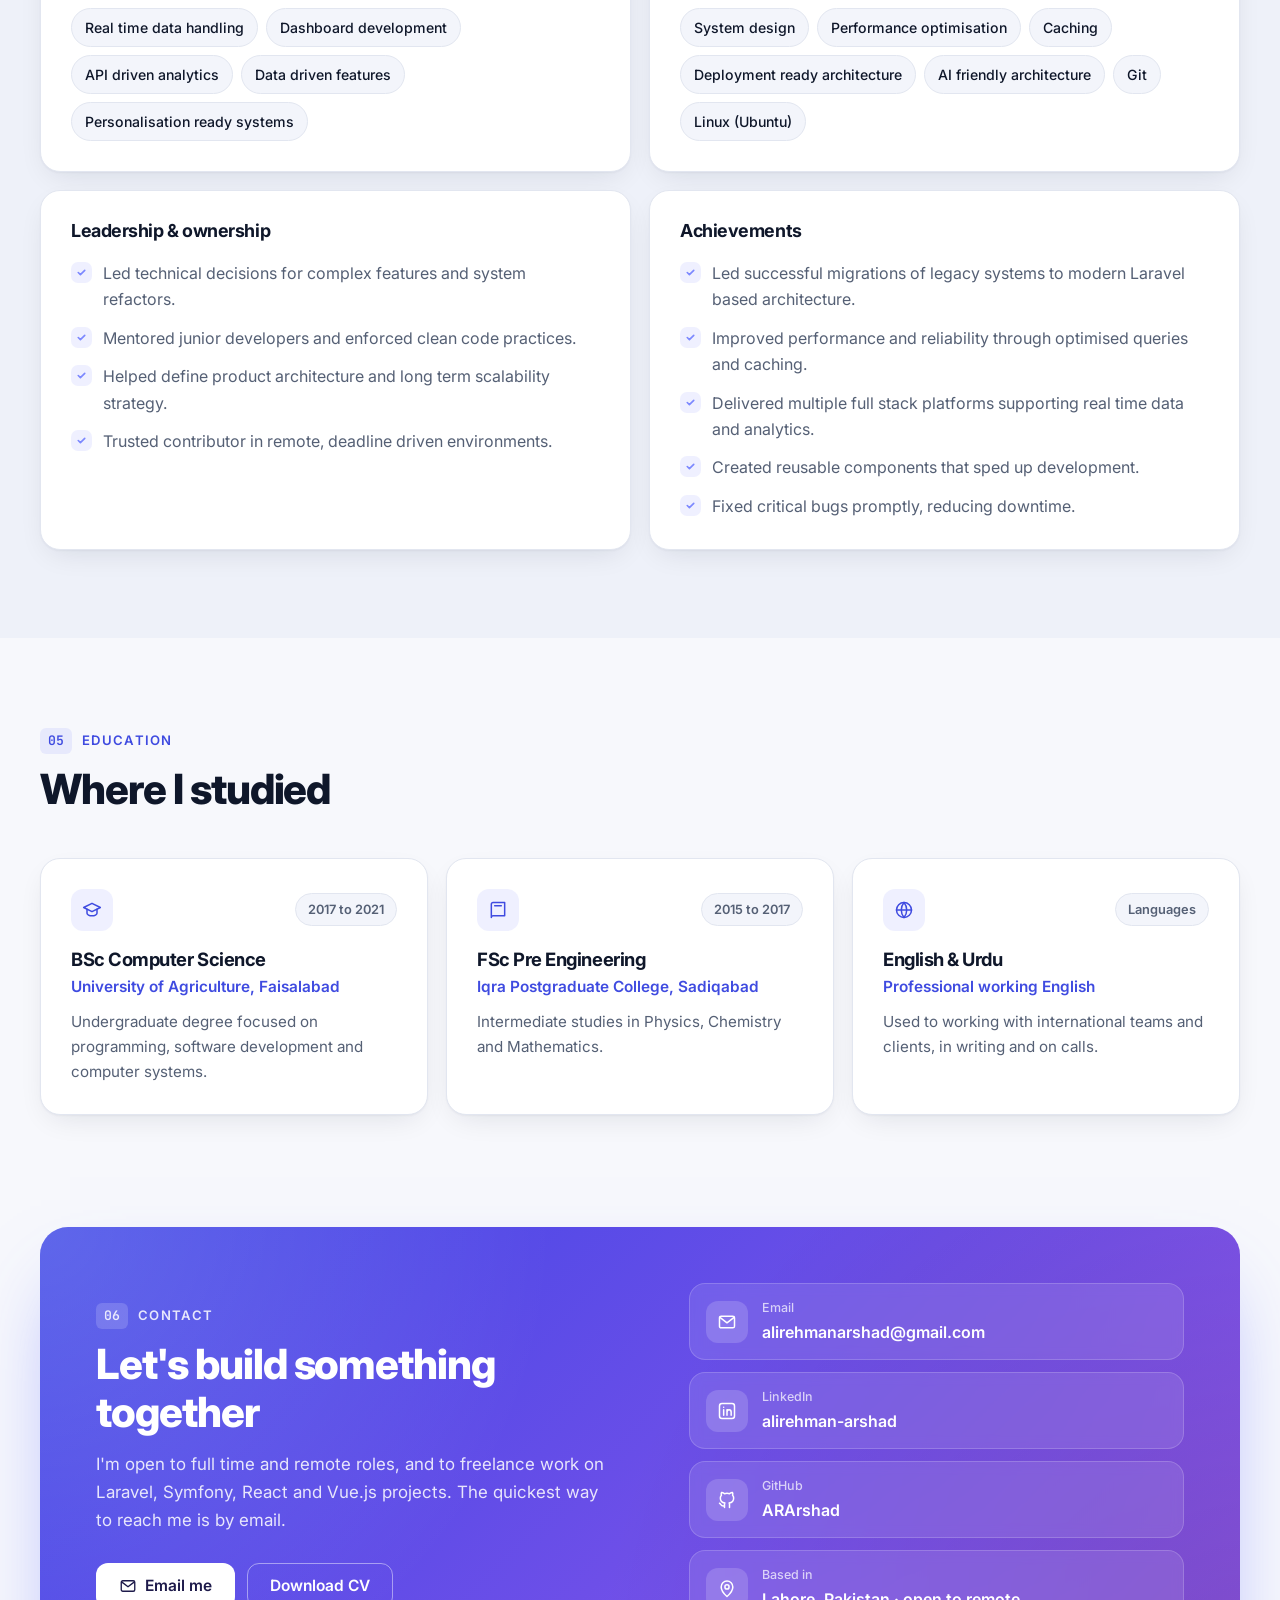
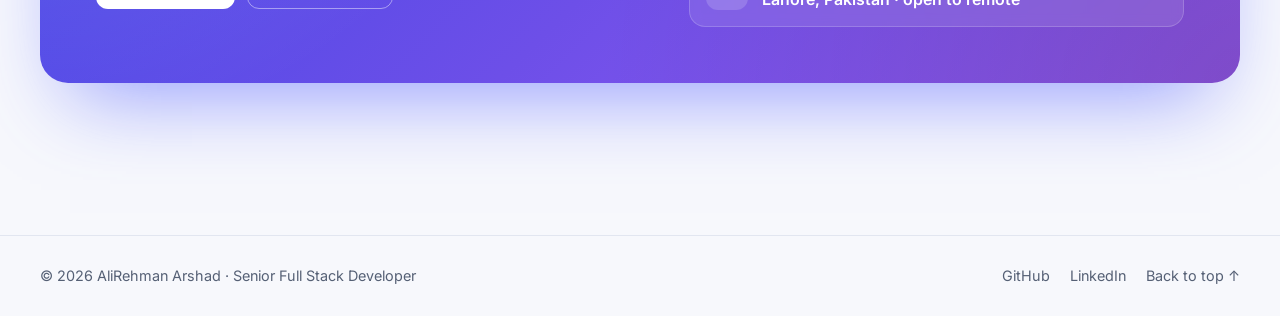
==== commit 163fbc48: "Experience: company logos and LinkedIn details" ====
--- a/index.html
+++ b/index.html
@@ -47,7 +47,7 @@
   <link rel="preconnect" href="https://fonts.googleapis.com">
   <link rel="preconnect" href="https://fonts.gstatic.com" crossorigin>
   <link href="https://fonts.googleapis.com/css2?family=Inter:wght@400;500;600;700;800&family=JetBrains+Mono:wght@500&display=swap" rel="stylesheet">
-  <link rel="stylesheet" href="styles.css?v=4">
+  <link rel="stylesheet" href="styles.css?v=5">
   <script>
     try {
       var saved = localStorage.getItem('theme');
@@ -253,25 +253,30 @@
             <div class="timeline__marker timeline__marker--current" aria-hidden="true"></div>
             <article class="card job">
               <header class="job__head">
-                <div>
+                <a class="job__logo" href="https://www.linkedin.com/company/3-amigoz/" target="_blank" rel="noopener" tabindex="-1" aria-hidden="true">
+                  <img src="assets/companies/3amigos.jpg" alt="" width="56" height="56" loading="lazy">
+                </a>
+                <div class="job__title">
                   <h3>Senior Full Stack Developer</h3>
-                  <p class="job__company">3Amigos · Lahore</p>
-                </div>
-                <span class="badge badge--current">Jul 2023 to Present</span>
+                  <p class="job__company"><a href="https://www.linkedin.com/company/3-amigoz/" target="_blank" rel="noopener">3Amigos</a><span class="job__kind"> · Full time</span></p>
+                  <p class="job__meta">Lahore, Pakistan · Software engineering studio</p>
+                </div>
+                <div class="job__when">
+                  <span class="badge badge--current">Jul 2023 to Present</span>
+                  <span class="job__duration" data-start="2023-07">3 years 4 months</span>
+                </div>
               </header>
-              <p class="job__summary">
-                Leading the modernisation of existing platforms into scalable, high performance systems
-                using Laravel, Symfony, React, Vue.js and Livewire.
-              </p>
+              <p class="job__summary">Leading the modernisation of existing platforms into scalable, high performance systems using Laravel, Symfony, React, Vue.js and Livewire.</p>
               <ul class="job__points">
-                <li>Architected secure, API driven backends supporting real time data flows, analytics dashboards and complex business logic.</li>
-                <li>Designed and optimised system performance, reducing response times and improving scalability under load.</li>
-                <li>Worked with product and business stakeholders to shape technical direction, architecture and the feature roadmap.</li>
-                <li>Implemented best practice security, access control and data validation for production systems.</li>
+                <li>Built secure, API driven backends supporting real time data flows, analytics dashboards and complex business logic.</li>
+                <li>Optimised performance and database queries, improving response times and scalability under load.</li>
+                <li>Work with product and business stakeholders to shape technical direction, system architecture and the feature roadmap.</li>
+                <li>Apply security best practice across production systems: access control, data validation and safe authentication.</li>
                 <li>Played a key role in turning legacy codebases into clean, maintainable and extensible architecture.</li>
+                <li>Developed and integrated RESTful and third party APIs with a focus on performance, security and clean architecture.</li>
               </ul>
               <ul class="tags" aria-label="Technologies">
-                <li>Laravel</li><li>Symfony</li><li>React</li><li>Vue.js</li><li>Livewire</li><li>REST APIs</li>
+                <li>Laravel</li><li>Symfony</li><li>React</li><li>Vue.js</li><li>Livewire</li><li>MySQL</li><li>REST APIs</li>
               </ul>
             </article>
           </li>
@@ -280,19 +285,26 @@
             <div class="timeline__marker" aria-hidden="true"></div>
             <article class="card job">
               <header class="job__head">
-                <div>
+                <a class="job__logo" href="https://www.linkedin.com/company/leadconceptsolutionleaders/" target="_blank" rel="noopener" tabindex="-1" aria-hidden="true">
+                  <img src="assets/companies/leadconcept.jpg" alt="" width="56" height="56" loading="lazy">
+                </a>
+                <div class="job__title">
                   <h3>PHP Laravel Developer</h3>
-                  <p class="job__company">LEADconcept · Lahore</p>
-                </div>
-                <span class="badge">Sep 2022 to Jun 2023</span>
+                  <p class="job__company"><a href="https://www.linkedin.com/company/leadconceptsolutionleaders/" target="_blank" rel="noopener">LEADconcept</a><span class="job__kind"> · Full time</span></p>
+                  <p class="job__meta">Lahore, Pakistan · Web and mobile development company, Pakistan and California</p>
+                </div>
+                <div class="job__when">
+                  <span class="badge">Sep 2022 to Jun 2023</span>
+                  <span class="job__duration">10 months</span>
+                </div>
               </header>
               <ul class="job__points">
-                <li>Developed Laravel applications for eCommerce and Shopify integrations.</li>
-                <li>Delivered end to end solutions covering backend logic, APIs and frontend components.</li>
-                <li>Worked in small agile teams to deliver projects efficiently and on schedule.</li>
+                <li>Developed Laravel based applications for eCommerce and Shopify integrations, as well as core PHP projects.</li>
+                <li>Delivered end to end solutions including backend logic, APIs and frontend components.</li>
+                <li>Worked across several PHP frameworks and collaborated in small agile teams to deliver projects efficiently and on schedule.</li>
               </ul>
               <ul class="tags" aria-label="Technologies">
-                <li>Laravel</li><li>Shopify</li><li>eCommerce</li><li>APIs</li>
+                <li>Laravel</li><li>CodeIgniter</li><li>PHP</li><li>Shopify</li><li>eCommerce</li><li>APIs</li>
               </ul>
             </article>
           </li>
@@ -301,20 +313,26 @@
             <div class="timeline__marker" aria-hidden="true"></div>
             <article class="card job">
               <header class="job__head">
-                <div>
+                <a class="job__logo" href="https://www.linkedin.com/company/dotlogex/" target="_blank" rel="noopener" tabindex="-1" aria-hidden="true">
+                  <img src="assets/companies/dotlogex.jpg" alt="" width="56" height="56" loading="lazy">
+                </a>
+                <div class="job__title">
                   <h3>PHP Laravel Developer</h3>
-                  <p class="job__company">Dotlogex · Lahore</p>
-                </div>
-                <span class="badge">Jan 2022 to Aug 2022</span>
+                  <p class="job__company"><a href="https://www.linkedin.com/company/dotlogex/" target="_blank" rel="noopener">DotLogex</a><span class="job__kind"> · Full time</span></p>
+                  <p class="job__meta">Lahore, Pakistan · Web development and eCommerce agency</p>
+                </div>
+                <div class="job__when">
+                  <span class="badge">Jan 2022 to Aug 2022</span>
+                  <span class="job__duration">8 months</span>
+                </div>
               </header>
-              <p class="job__summary">A full service web development and eCommerce agency.</p>
               <ul class="job__points">
                 <li>Built Laravel apps for Shopify stores.</li>
                 <li>Worked in a team of three, providing end to end solutions.</li>
                 <li>Completed several client projects successfully.</li>
               </ul>
               <ul class="tags" aria-label="Technologies">
-                <li>Laravel</li><li>Shopify</li><li>PHP</li>
+                <li>Laravel</li><li>PHP</li><li>Shopify</li>
               </ul>
             </article>
           </li>
@@ -323,19 +341,26 @@
             <div class="timeline__marker" aria-hidden="true"></div>
             <article class="card job">
               <header class="job__head">
-                <div>
+                <a class="job__logo job__logo--zoom" href="https://www.linkedin.com/company/adrightly/" target="_blank" rel="noopener" tabindex="-1" aria-hidden="true">
+                  <img src="assets/companies/adrightly.jpg" alt="" width="56" height="56" loading="lazy">
+                </a>
+                <div class="job__title">
                   <h3>PHP Developer</h3>
-                  <p class="job__company">AdRightly · Faisalabad</p>
-                </div>
-                <span class="badge">Apr 2021 to Dec 2021</span>
+                  <p class="job__company"><a href="https://www.linkedin.com/company/adrightly/" target="_blank" rel="noopener">AdRightly</a><span class="job__kind"> · Full time</span></p>
+                  <p class="job__meta">Faisalabad, Pakistan · Advertising and digital services</p>
+                </div>
+                <div class="job__when">
+                  <span class="badge">Apr 2021 to Dec 2021</span>
+                  <span class="job__duration">9 months</span>
+                </div>
               </header>
               <ul class="job__points">
-                <li>Developed Laravel apps, backend services and APIs designed to be consumed across platforms.</li>
-                <li>Built web applications in core PHP and MVC frameworks.</li>
-                <li>Handled backend development and maintenance of websites.</li>
+                <li>Developed Laravel apps, backend services and APIs that can be consumed across platforms.</li>
+                <li>Built web applications using core PHP and an MVC framework.</li>
+                <li>Handled back end development and maintenance of websites.</li>
               </ul>
               <ul class="tags" aria-label="Technologies">
-                <li>PHP</li><li>Laravel</li><li>MVC</li><li>APIs</li>
+                <li>PHP</li><li>Laravel</li><li>Bootstrap</li><li>MVC</li><li>APIs</li>
               </ul>
             </article>
           </li>
@@ -669,6 +694,6 @@
     </div>
   </footer>
 
-  <script src="script.js?v=3"></script>
+  <script src="script.js?v=5"></script>
 </body>
 </html>
--- a/styles.css
+++ b/styles.css
@@ -342,10 +342,27 @@
 .timeline__marker--current { background: var(--accent); box-shadow: 0 0 0 5px var(--accent-soft); }
 .job { transition: border-color 0.2s; }
 .job:hover { border-color: var(--border-strong); }
-.job__head { display: flex; flex-wrap: wrap; justify-content: space-between; gap: 10px 16px; align-items: flex-start; }
+.job__head { display: grid; grid-template-columns: auto minmax(0, 1fr) auto; gap: 14px 18px; align-items: start; }
+.job__logo {
+  display: block; width: 56px; height: 56px; border-radius: 14px; overflow: hidden; flex: none;
+  background: #fff; border: 1px solid var(--border); box-shadow: var(--shadow-sm);
+}
+.job__logo img { width: 100%; height: 100%; object-fit: contain; }
+.job__logo--zoom img { transform: scale(1.5); }
 .job__head h3 { font-size: 1.2rem; }
 .job__company { color: var(--accent-text); font-weight: 600; margin-top: 4px; font-size: 0.96rem; }
-.job__summary { margin-top: 14px; }
+.job__company a { color: inherit; }
+.job__company a:hover { text-decoration: underline; text-underline-offset: 3px; }
+.job__kind { color: var(--muted); font-weight: 500; }
+.job__meta { color: var(--muted); font-size: 0.88rem; margin-top: 2px; }
+.job__when { display: flex; flex-direction: column; align-items: flex-end; gap: 6px; }
+.job__duration { color: var(--muted); font-size: 0.8rem; font-weight: 500; white-space: nowrap; }
+@media (max-width: 640px) {
+  .job__head { grid-template-columns: auto minmax(0, 1fr); }
+  .job__logo { width: 48px; height: 48px; border-radius: 12px; }
+  .job__when { grid-column: 1 / -1; flex-direction: row; align-items: center; gap: 10px; }
+}
+.job__summary { margin-top: 16px; }
 .job__points { margin-top: 14px; display: grid; gap: 8px; }
 .job__points li, .project__points li { position: relative; padding-left: 20px; color: var(--muted); }
 .job__points li::before, .project__points li::before {
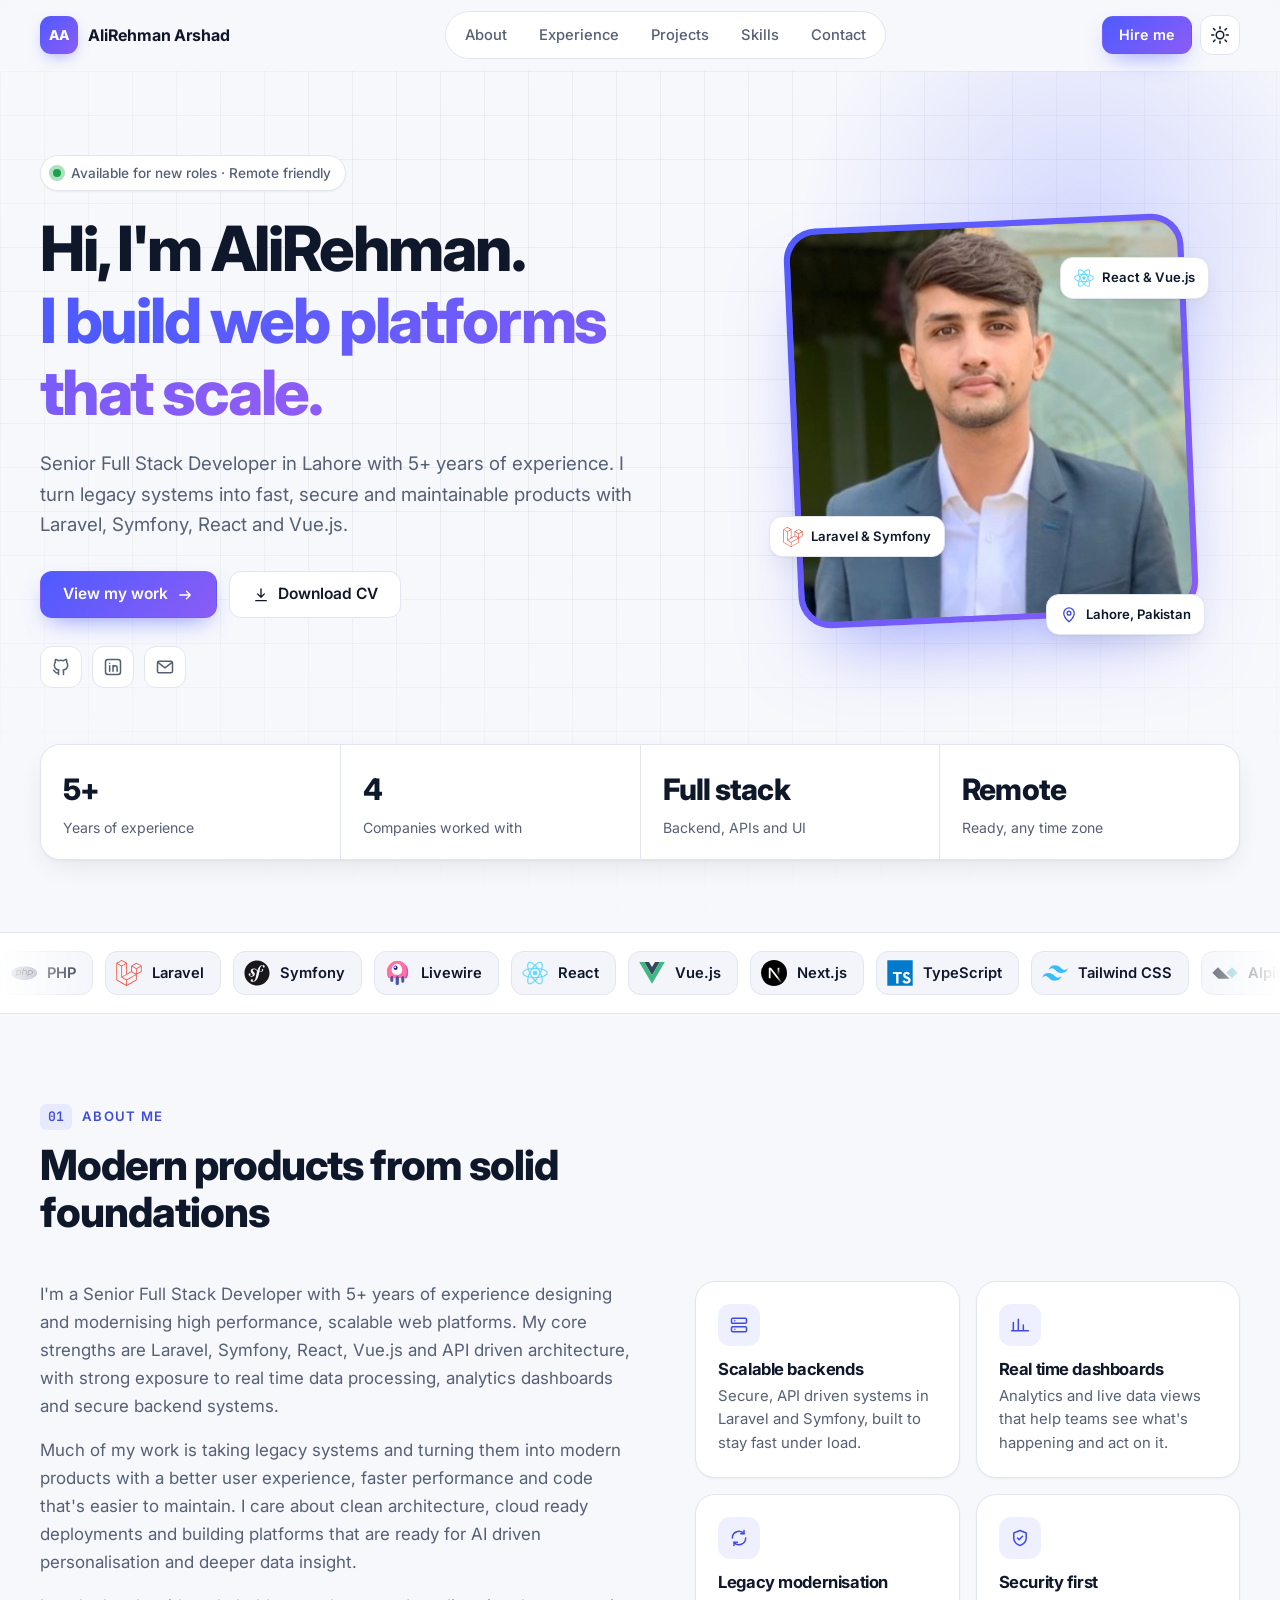
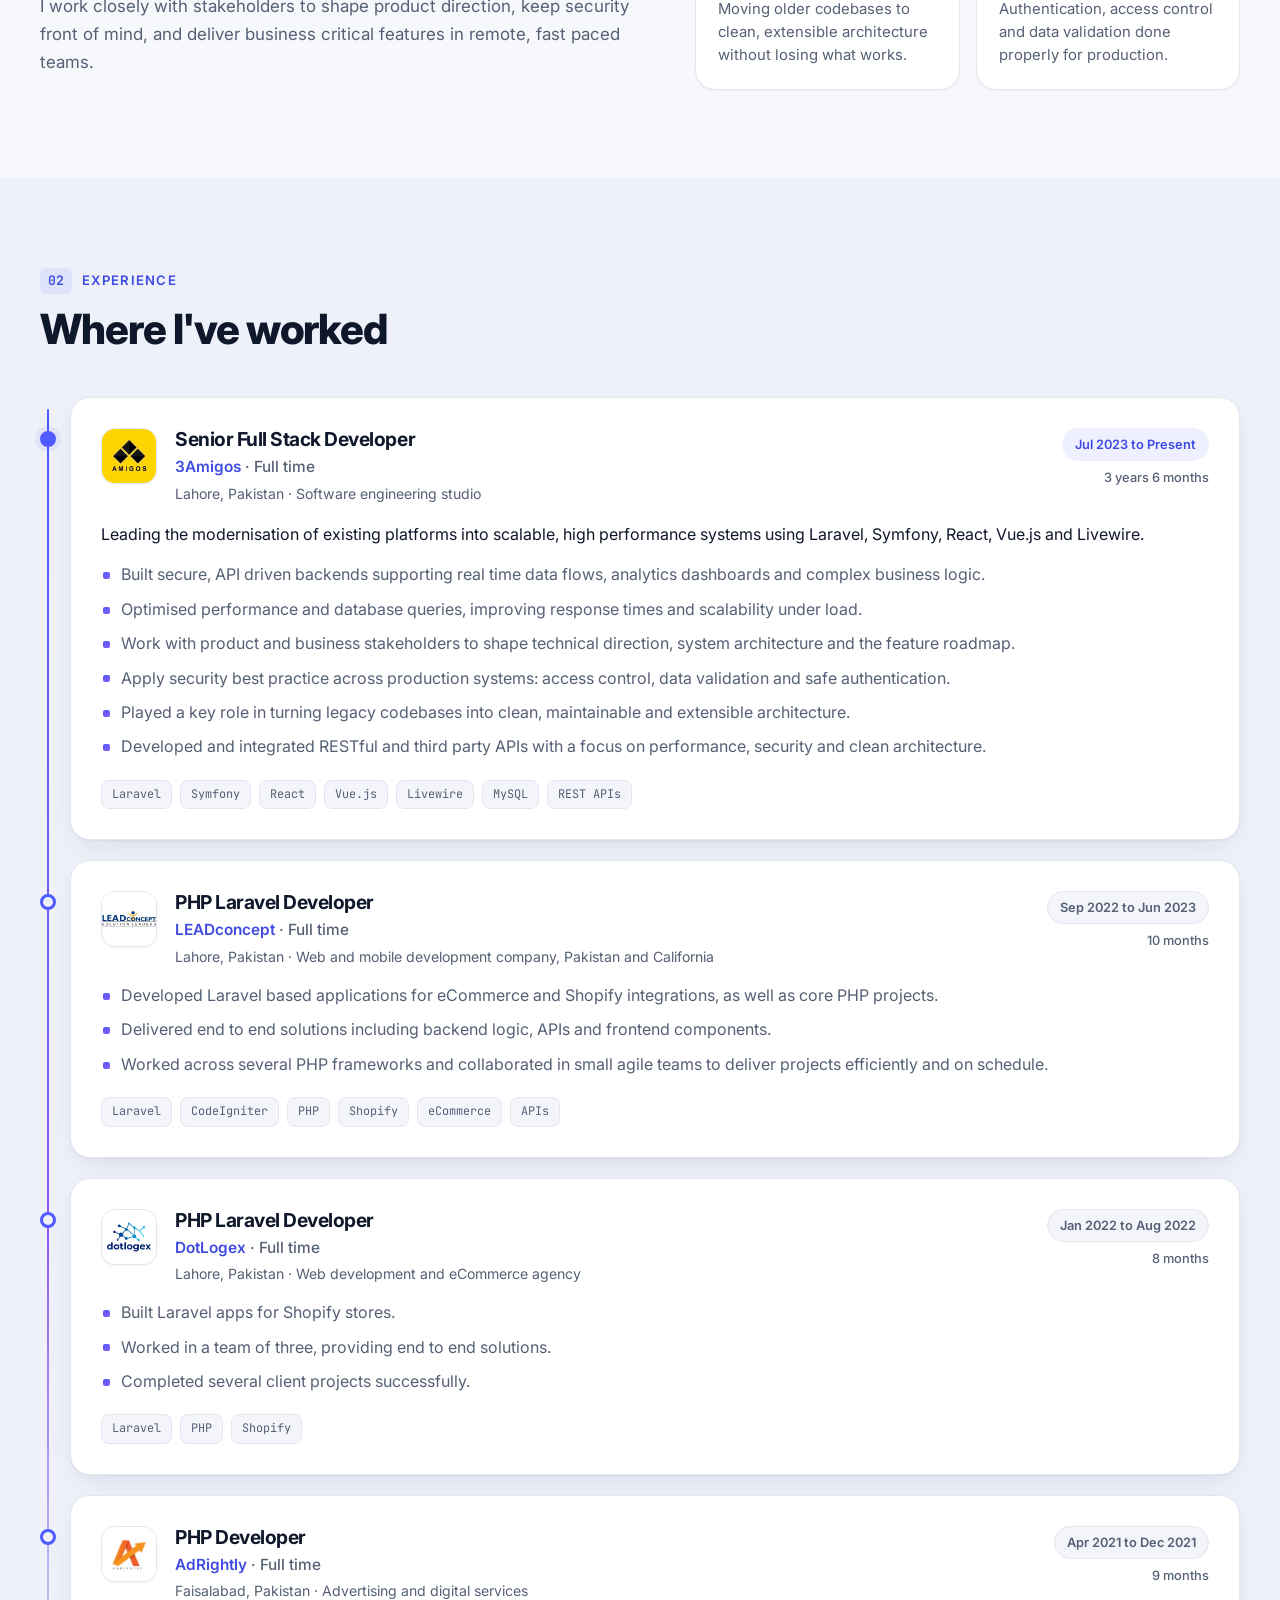
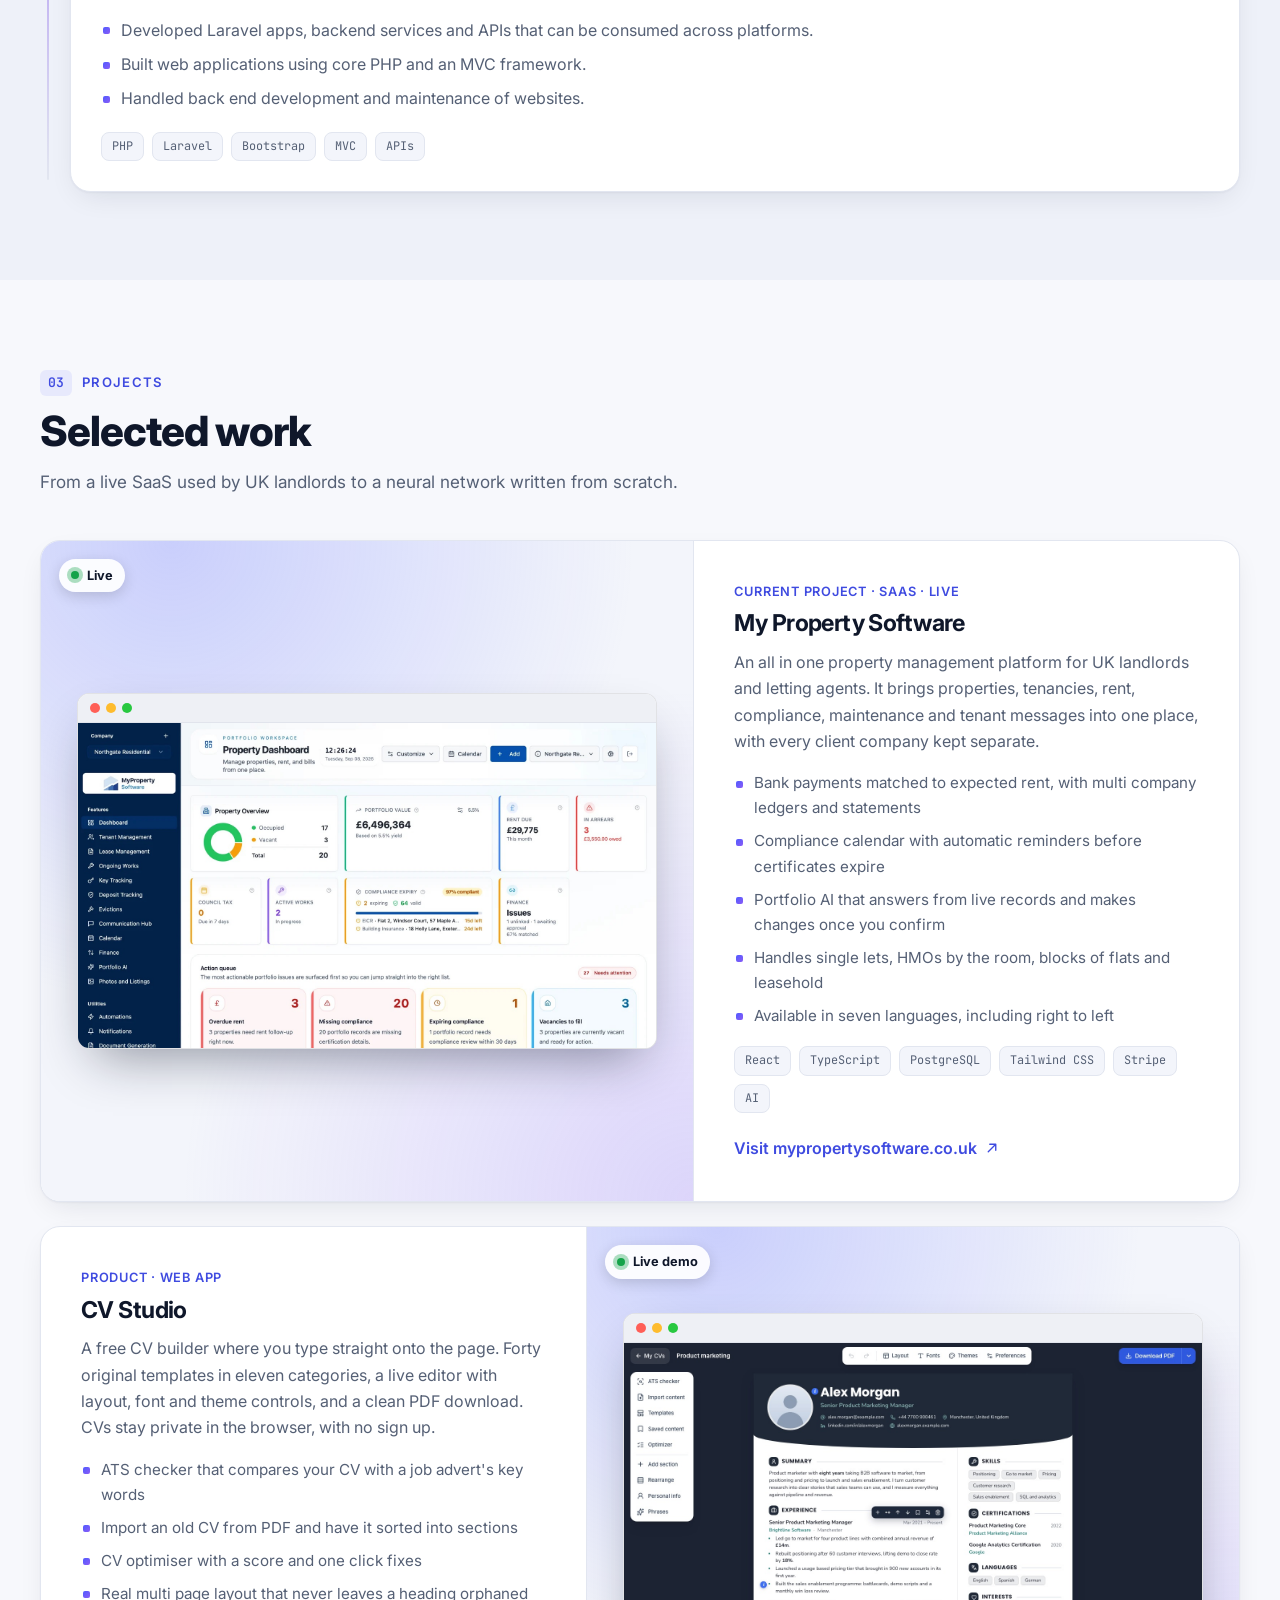
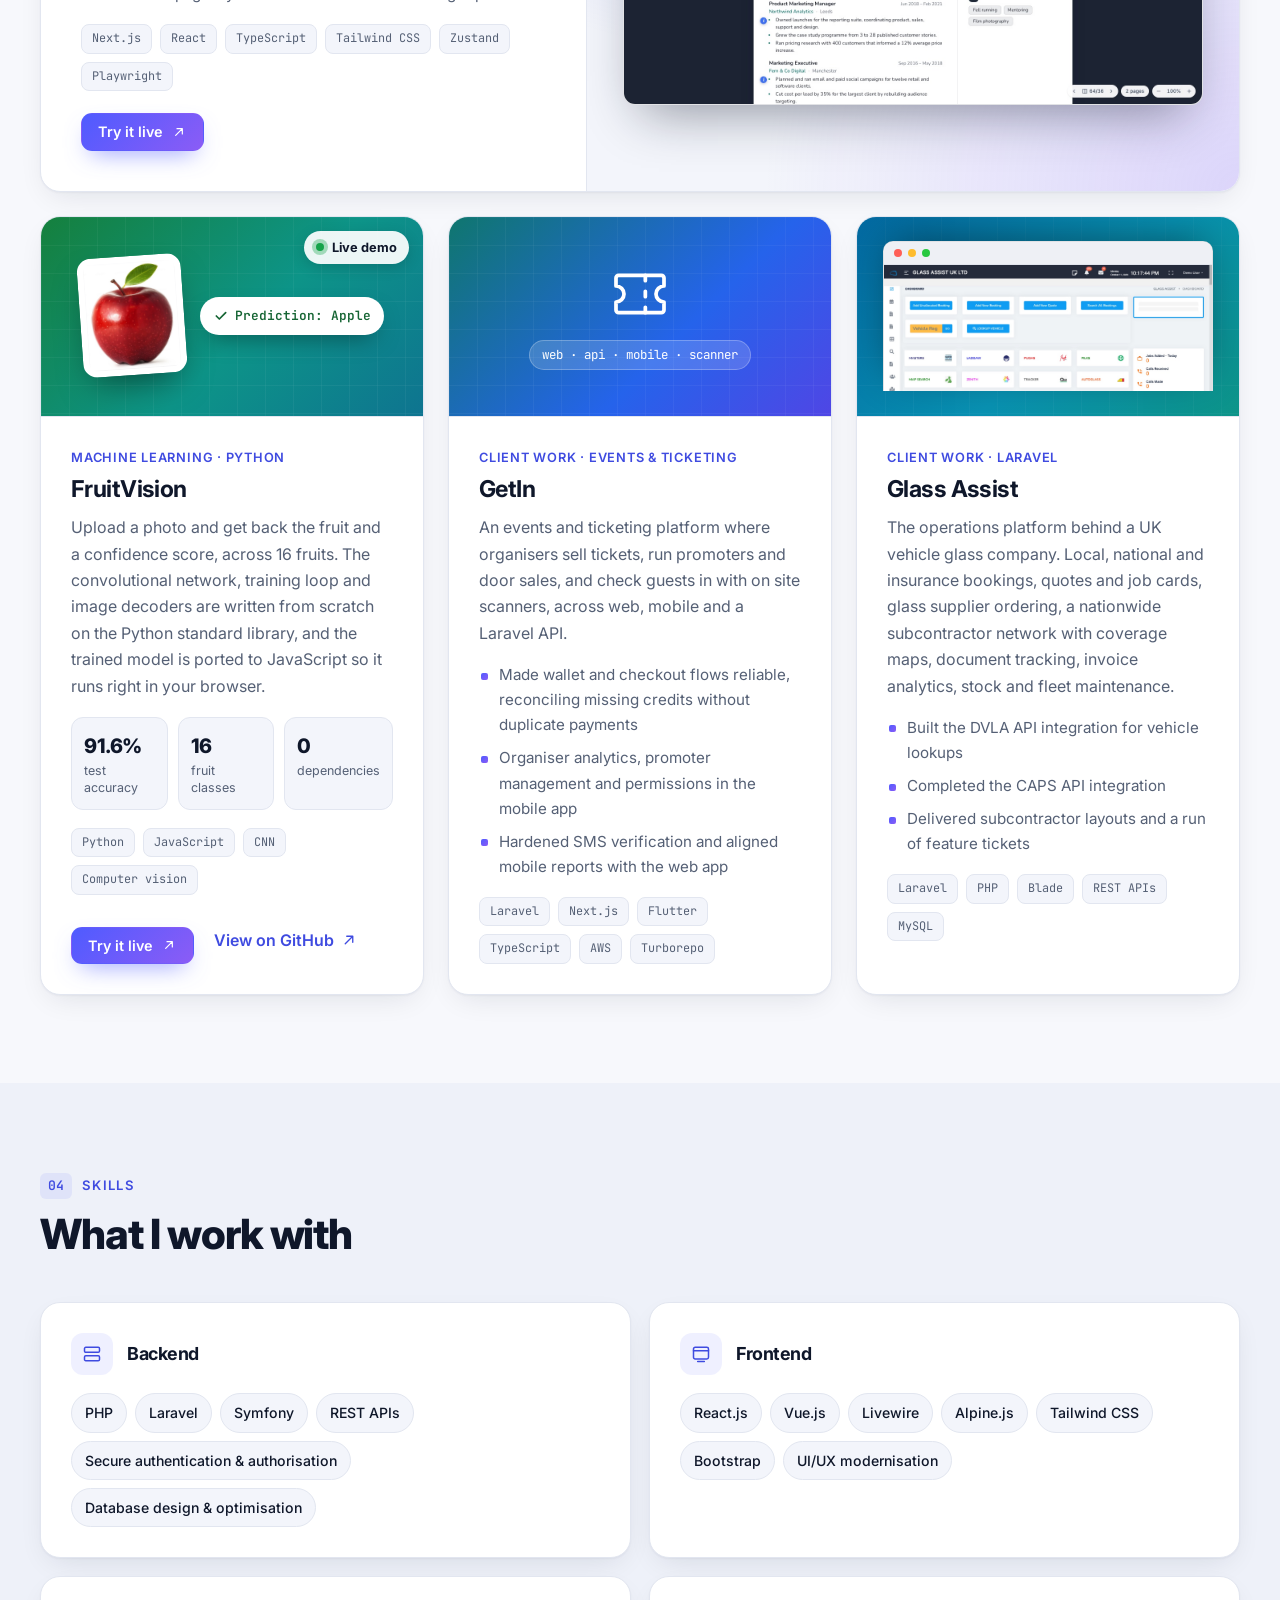
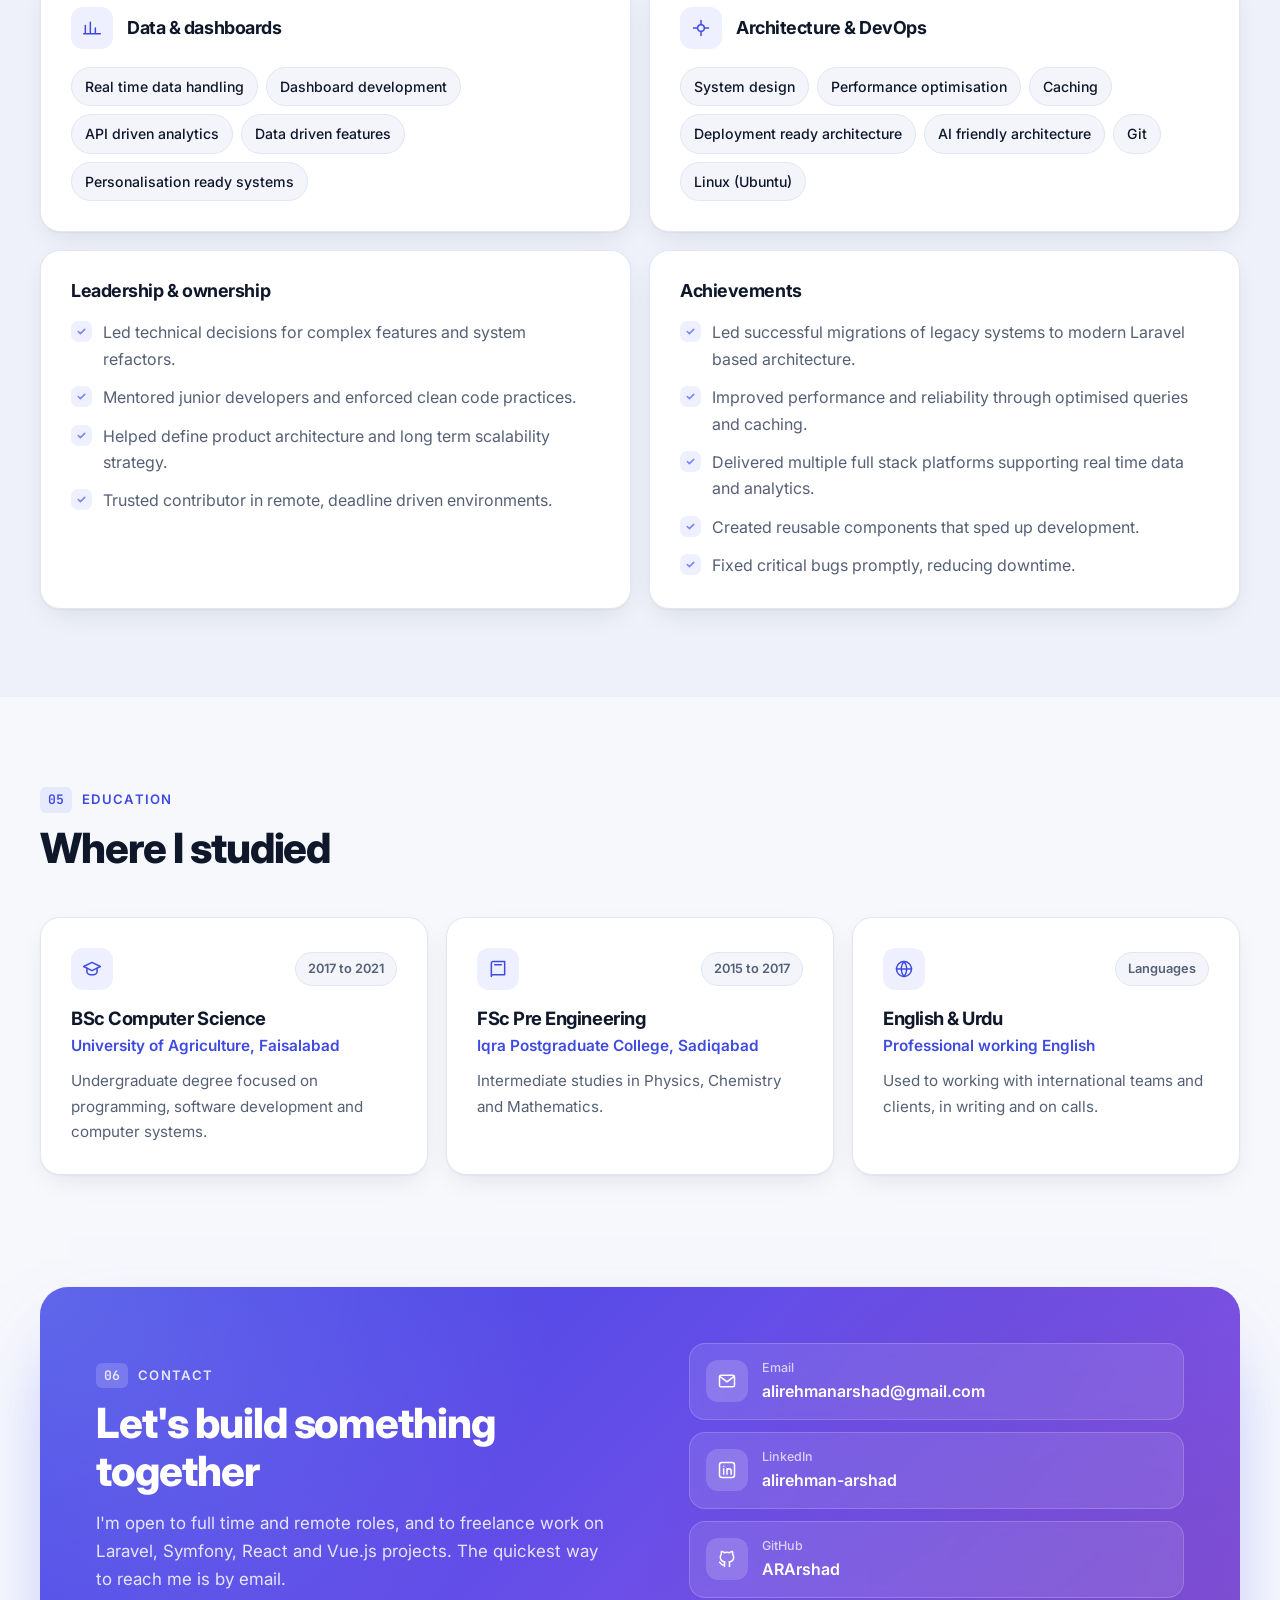
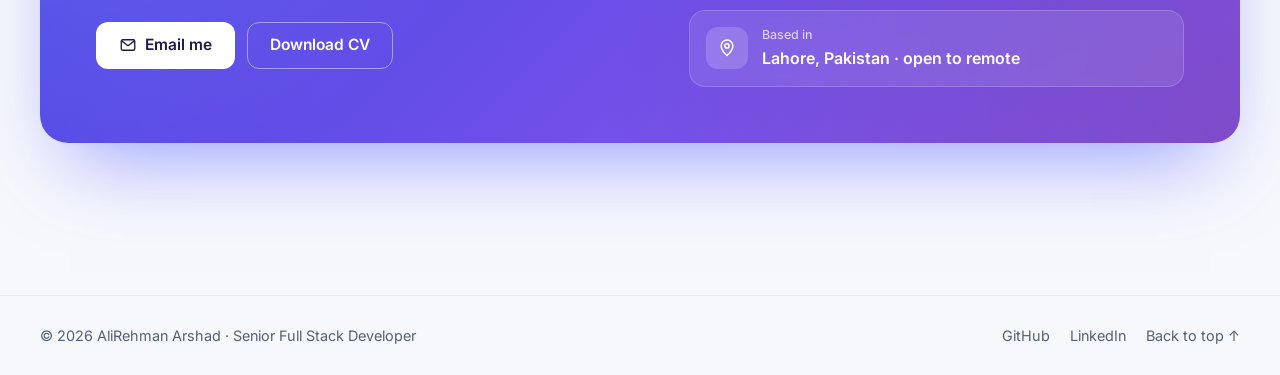
==== commit 4c564e85: "Live demo links for CV Studio and FruitVision" ====
--- a/index.html
+++ b/index.html
@@ -47,7 +47,7 @@
   <link rel="preconnect" href="https://fonts.googleapis.com">
   <link rel="preconnect" href="https://fonts.gstatic.com" crossorigin>
   <link href="https://fonts.googleapis.com/css2?family=Inter:wght@400;500;600;700;800&family=JetBrains+Mono:wght@500&display=swap" rel="stylesheet">
-  <link rel="stylesheet" href="styles.css?v=5">
+  <link rel="stylesheet" href="styles.css?v=6">
   <script>
     try {
       var saved = localStorage.getItem('theme');
@@ -416,6 +416,7 @@
               <div class="browser__bar" aria-hidden="true"><span></span><span></span><span></span></div>
               <img src="assets/projects/cv-studio.jpg" alt="CV Studio editor showing a CV being edited directly on the page, with the tools panel on the left" width="1440" height="900" loading="lazy">
             </div>
+            <span class="live-badge"><span class="dot" aria-hidden="true"></span> Live demo</span>
           </div>
           <div class="project__body">
             <p class="project__type">Product · Web app</p>
@@ -434,12 +435,16 @@
             <ul class="tags" aria-label="Technologies">
               <li>Next.js</li><li>React</li><li>TypeScript</li><li>Tailwind CSS</li><li>Zustand</li><li>Playwright</li>
             </ul>
+            <div class="project__actions">
+              <a class="btn btn--primary btn--small" href="/cv-studio/" target="_blank" rel="noopener">Try it live <svg viewBox="0 0 24 24" aria-hidden="true"><path d="M7 17 17 7m0 0H9m8 0v8"/></svg></a>
+            </div>
           </div>
         </article>
 
         <div class="projects">
           <article class="project card reveal">
             <div class="project__banner project__banner--fruit">
+              <span class="live-badge"><span class="dot" aria-hidden="true"></span> Live demo</span>
               <div class="fruit-demo">
                 <img src="assets/projects/fruitvision.jpg" alt="A photo of a red apple uploaded to FruitVision" width="412" height="480" loading="lazy">
                 <span class="fruit-demo__result mono"><svg viewBox="0 0 24 24" aria-hidden="true"><path d="m5 12 4.5 4.5L19 7"/></svg>Prediction: Apple</span>
@@ -450,8 +455,9 @@
               <h3>FruitVision</h3>
               <p>
                 Upload a photo and get back the fruit and a confidence score, across 16 fruits. The
-                convolutional network, training loop, image decoders and web server are all written from
-                scratch on the Python standard library, so it runs with zero installation.
+                convolutional network, training loop and image decoders are written from scratch on the
+                Python standard library, and the trained model is ported to JavaScript so it runs right in
+                your browser.
               </p>
               <ul class="project__facts">
                 <li><strong>91.6%</strong><span>test accuracy</span></li>
@@ -459,12 +465,12 @@
                 <li><strong>0</strong><span>dependencies</span></li>
               </ul>
               <ul class="tags" aria-label="Technologies">
-                <li>Python</li><li>CNN</li><li>Computer vision</li><li>REST API</li>
-              </ul>
-              <a class="project__link" href="https://github.com/ARArshad/fruit-vision" target="_blank" rel="noopener">
-                View on GitHub
-                <svg viewBox="0 0 24 24" aria-hidden="true"><path d="M7 17 17 7m0 0H9m8 0v8"/></svg>
-              </a>
+                <li>Python</li><li>JavaScript</li><li>CNN</li><li>Computer vision</li>
+              </ul>
+              <div class="project__actions">
+                <a class="btn btn--primary btn--small" href="/fruit-vision/" target="_blank" rel="noopener">Try it live <svg viewBox="0 0 24 24" aria-hidden="true"><path d="M7 17 17 7m0 0H9m8 0v8"/></svg></a>
+                <a class="project__link" href="https://github.com/ARArshad/fruit-vision" target="_blank" rel="noopener">View on GitHub <svg viewBox="0 0 24 24" aria-hidden="true"><path d="M7 17 17 7m0 0H9m8 0v8"/></svg></a>
+              </div>
             </div>
           </article>
 
--- a/styles.css
+++ b/styles.css
@@ -405,6 +405,10 @@
 .project__link svg { width: 18px; height: 18px; transition: transform 0.15s; }
 .project__link:hover svg { transform: translate(2px, -2px); }
 .project .tags { margin-top: 18px; }
+.project__actions { display: flex; flex-wrap: wrap; align-items: center; gap: 12px 20px; margin-top: auto; padding-top: 22px; }
+.project__actions .project__link { margin-top: 0; padding-top: 0; }
+.project__actions .btn svg { width: 16px; height: 16px; }
+.project__banner .live-badge { position: absolute; top: 14px; left: auto; right: 14px; z-index: 1; }
 
 .live-badge {
   position: absolute; top: 14px; left: 14px; display: inline-flex; align-items: center; gap: 8px;
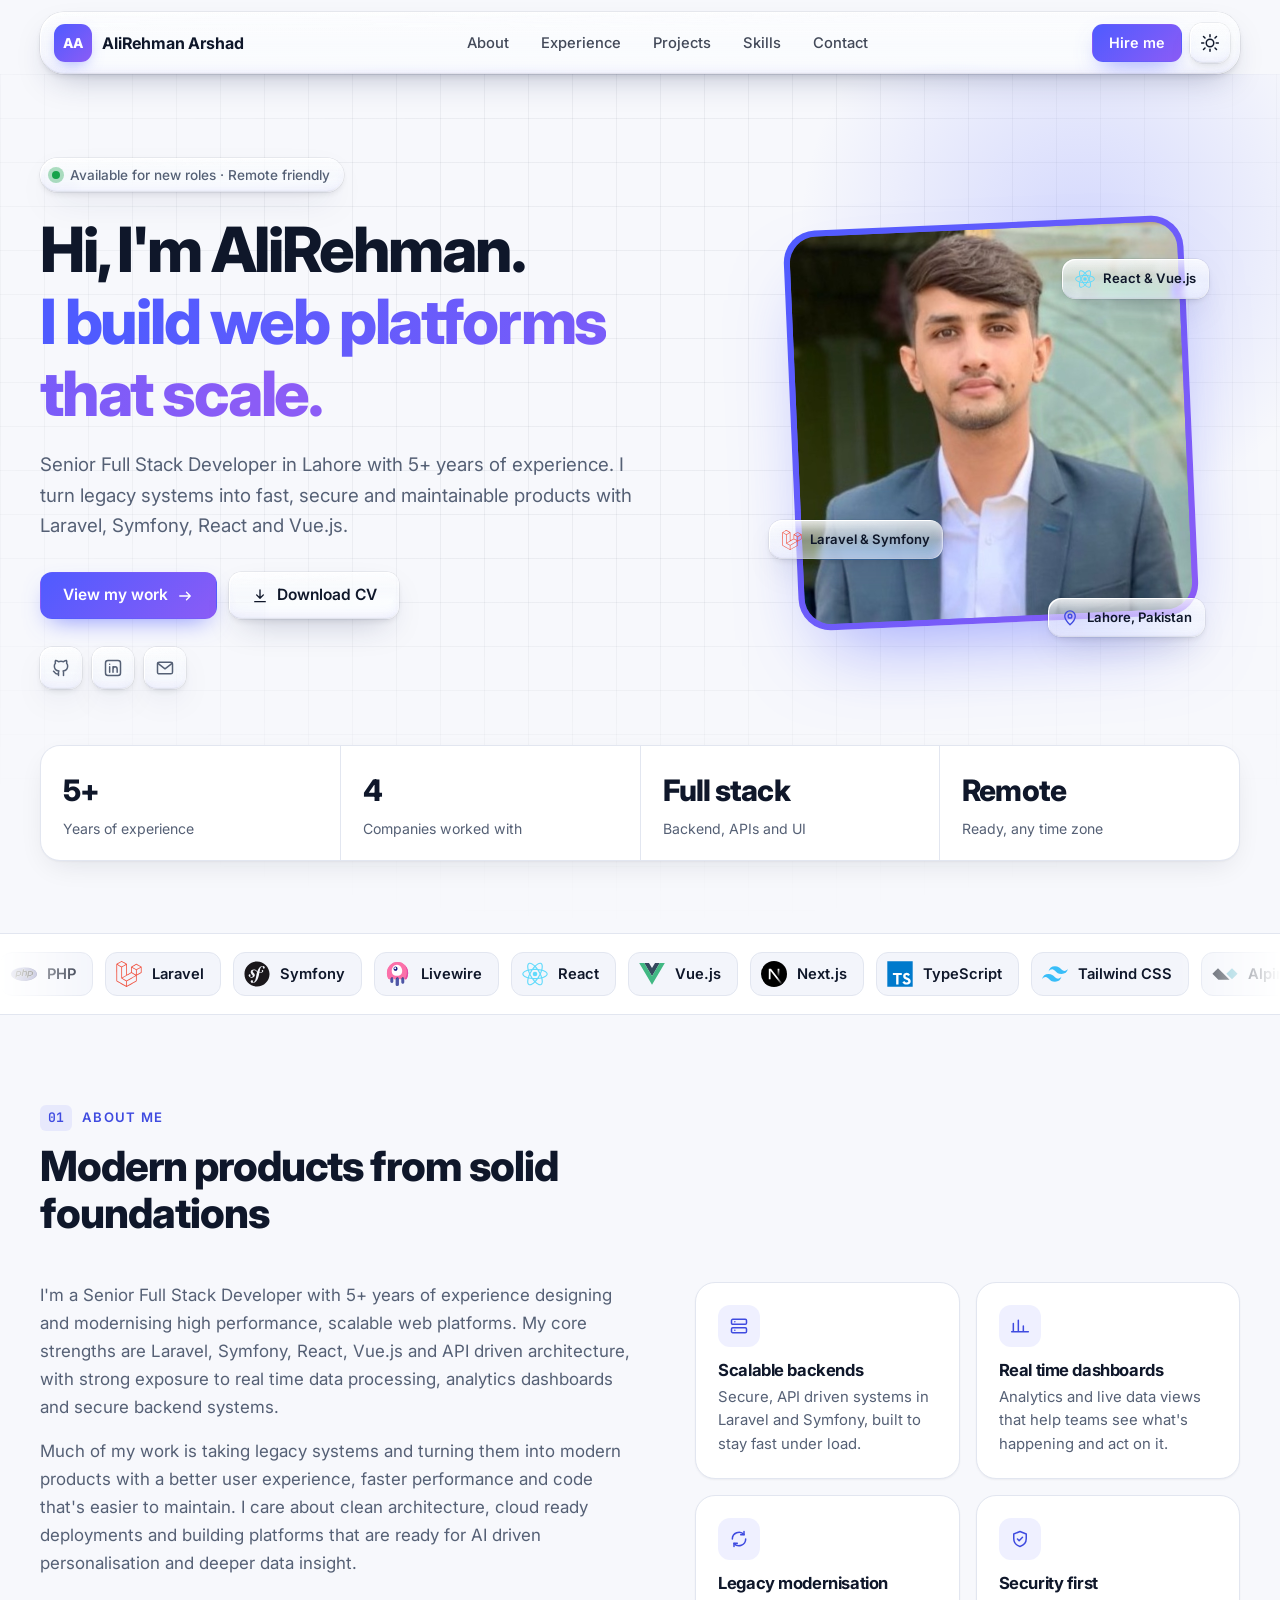
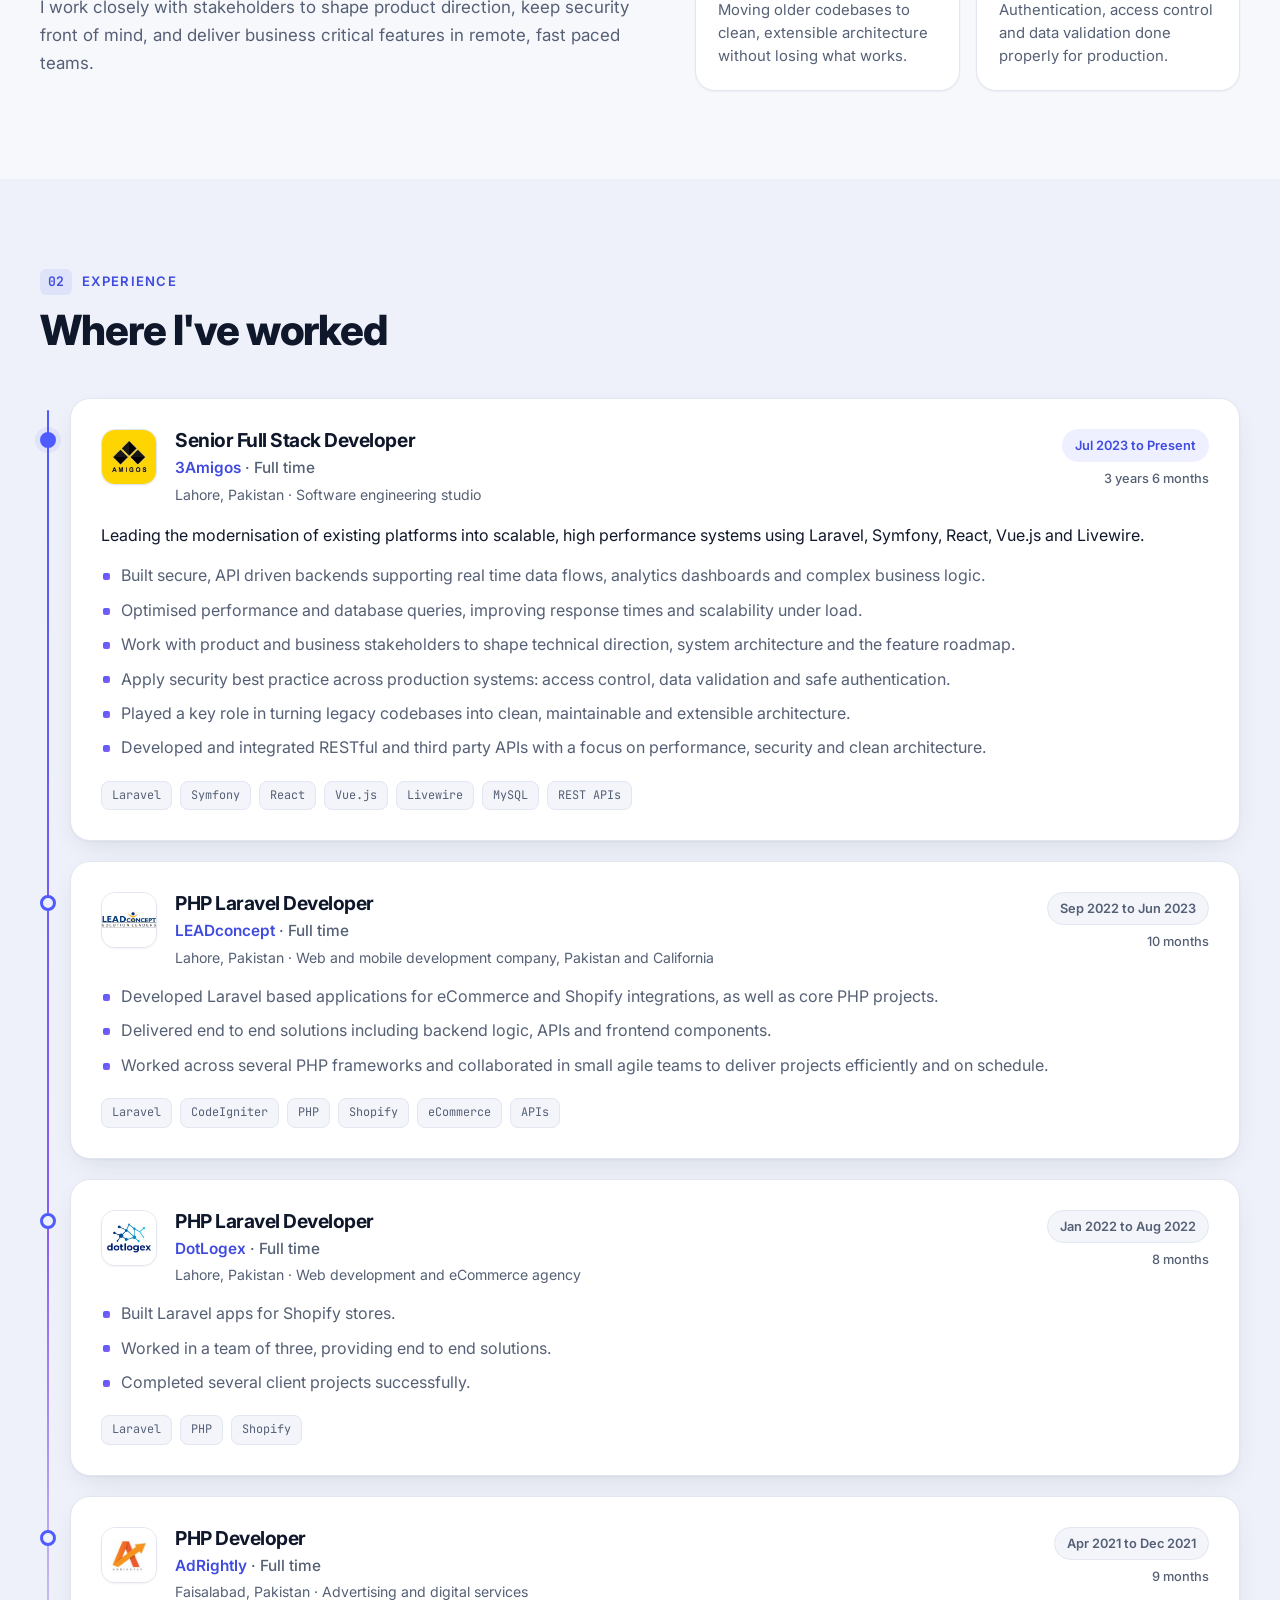
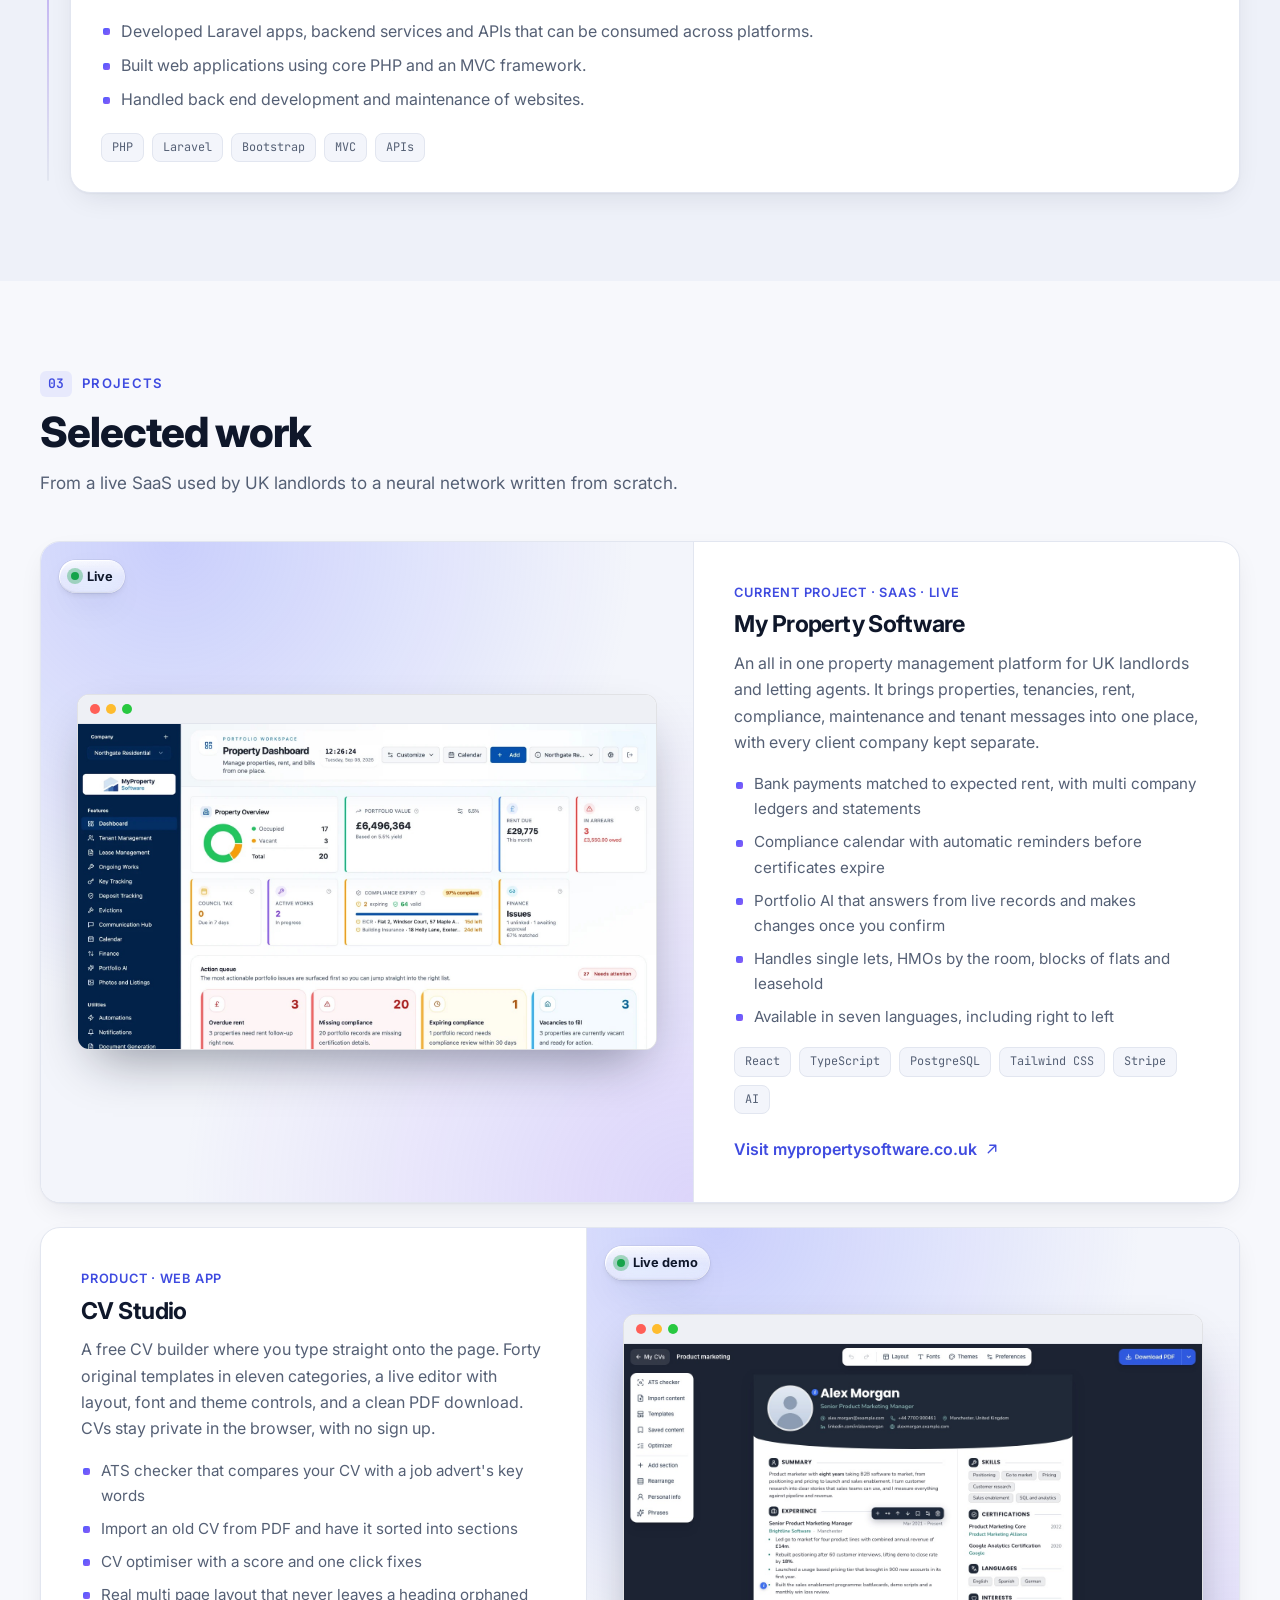
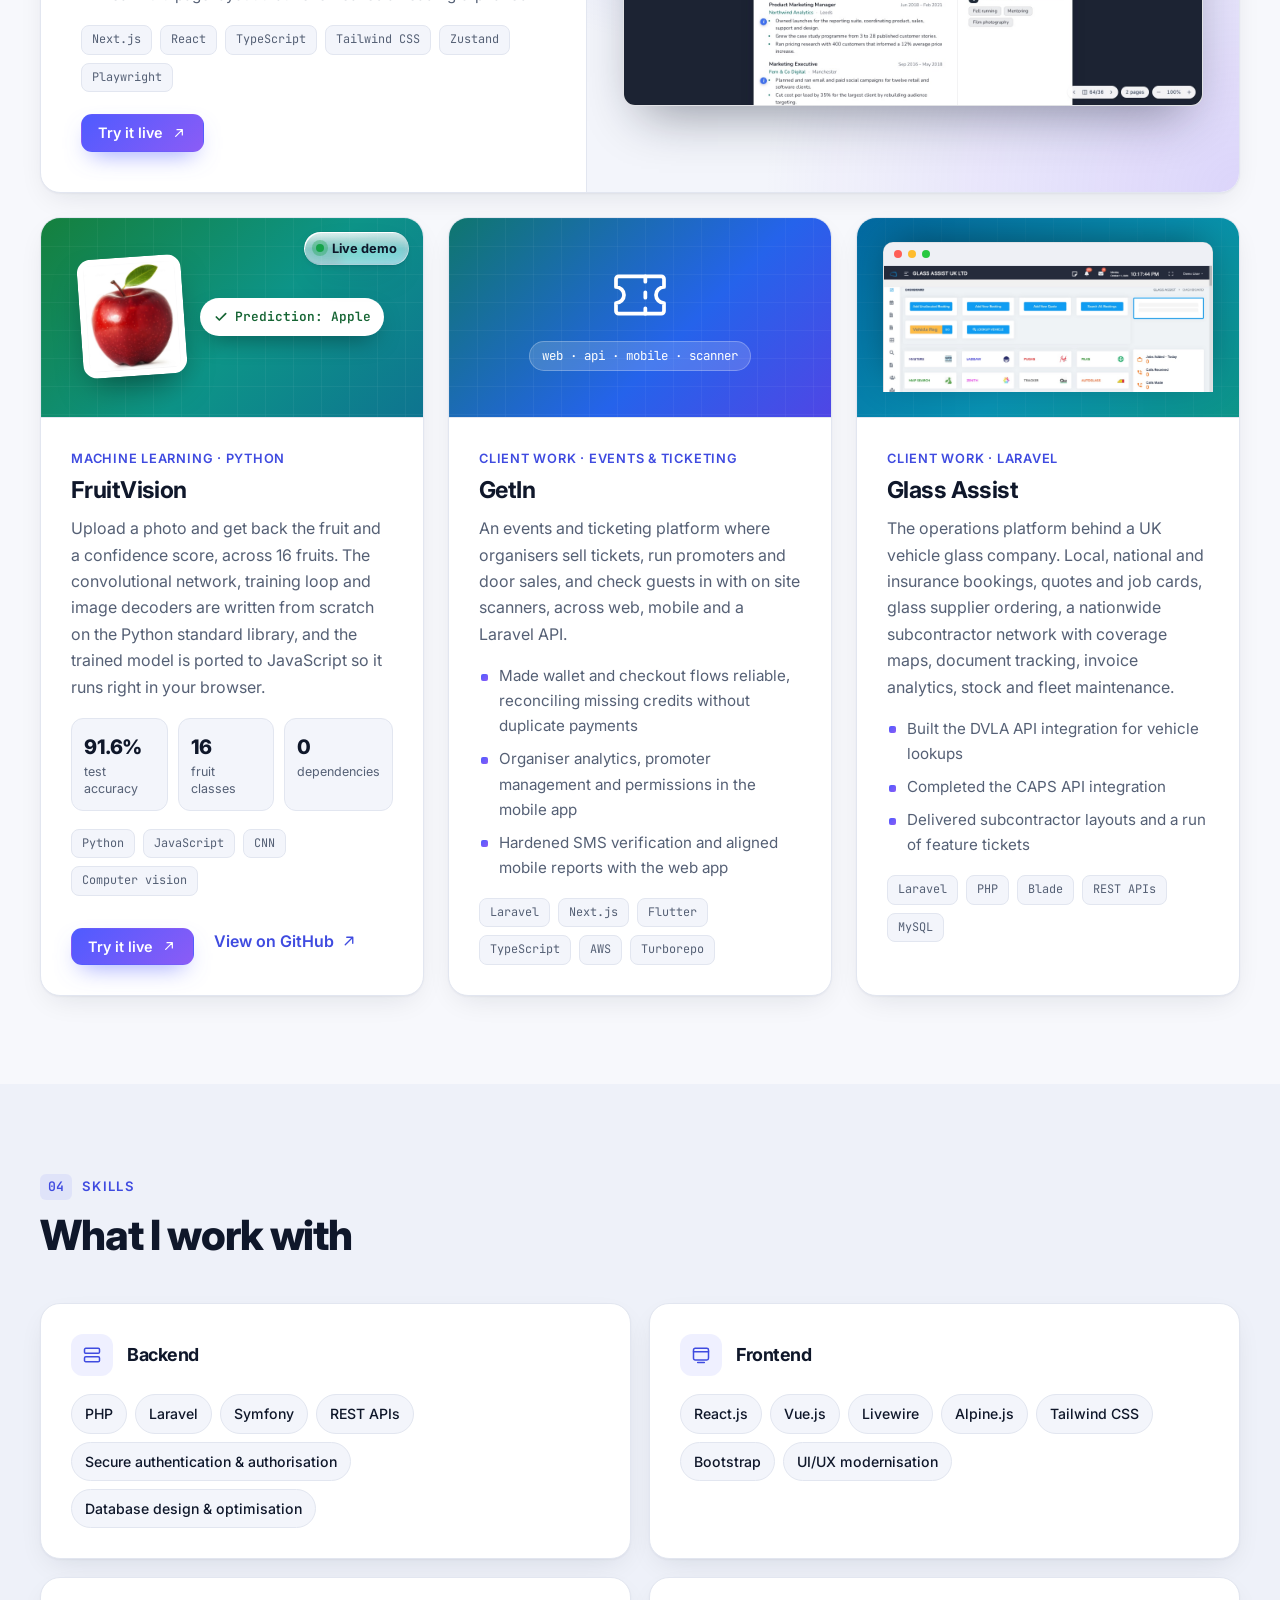
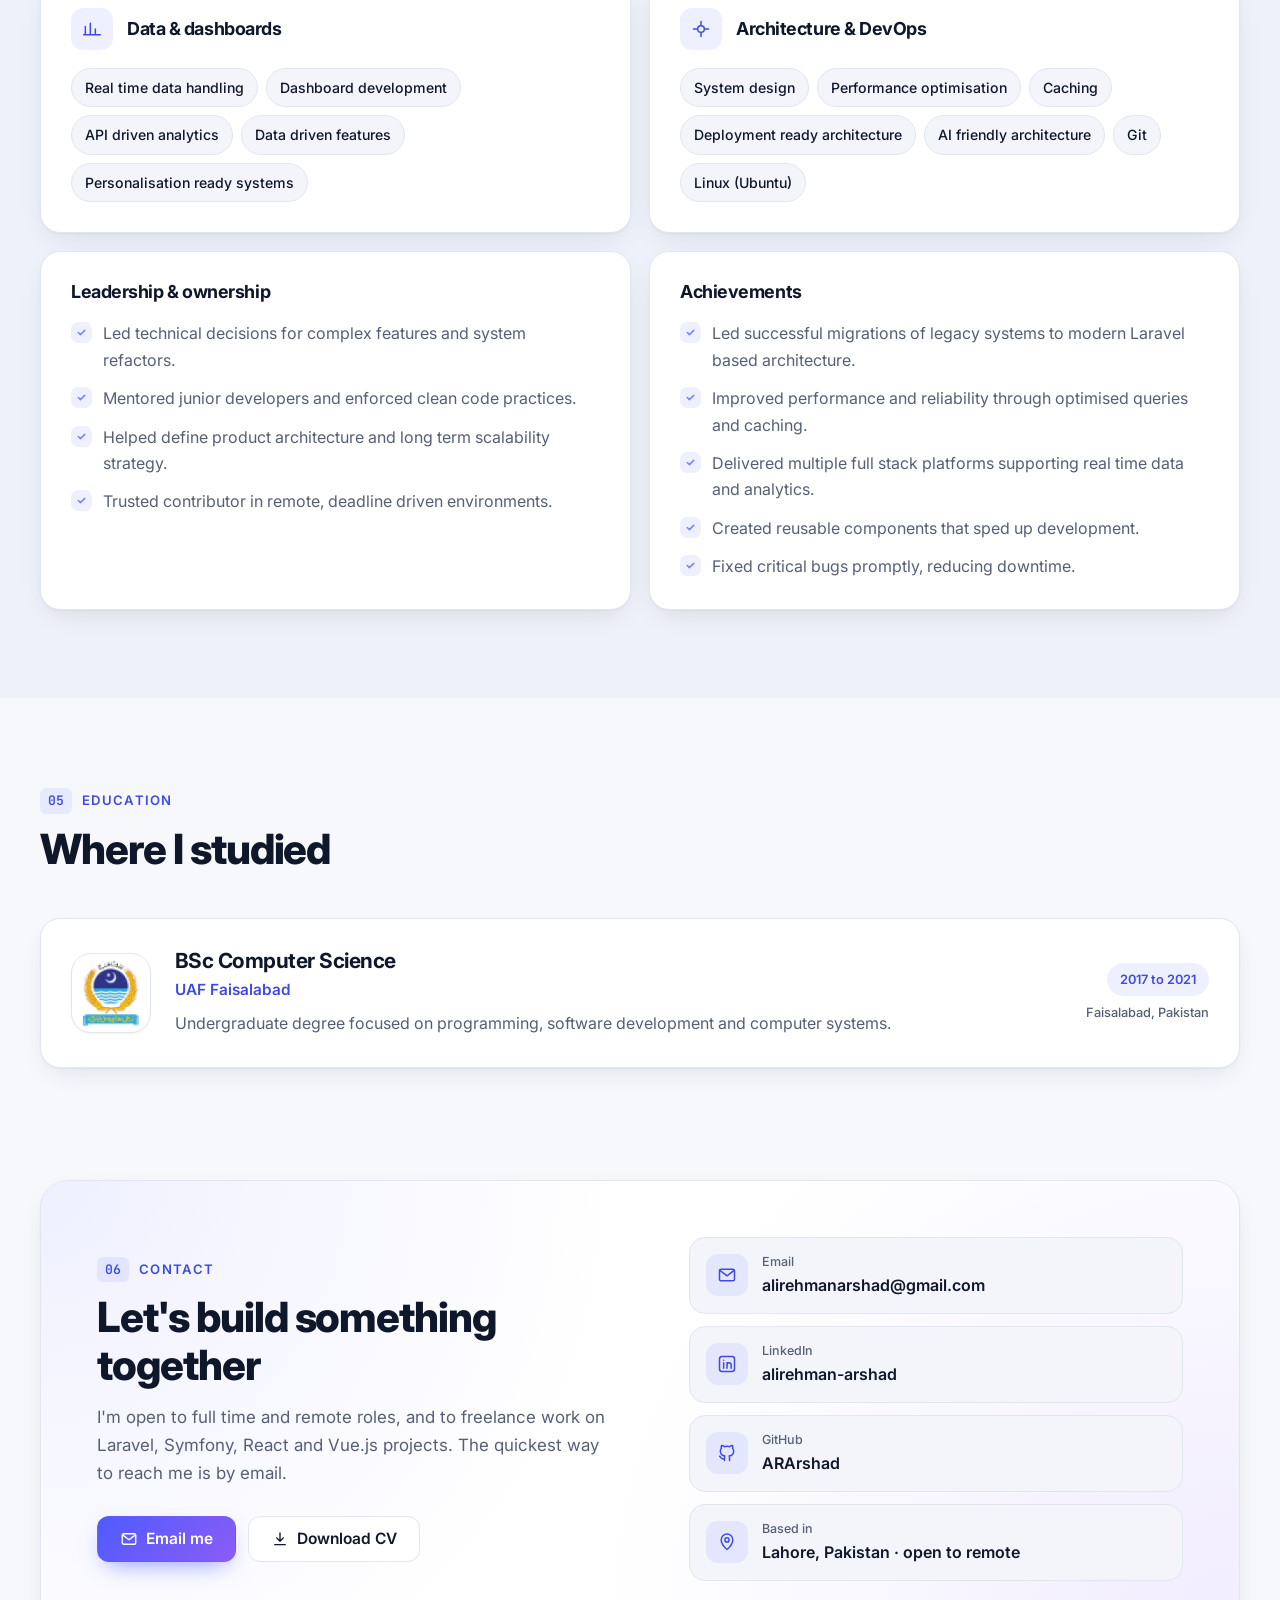
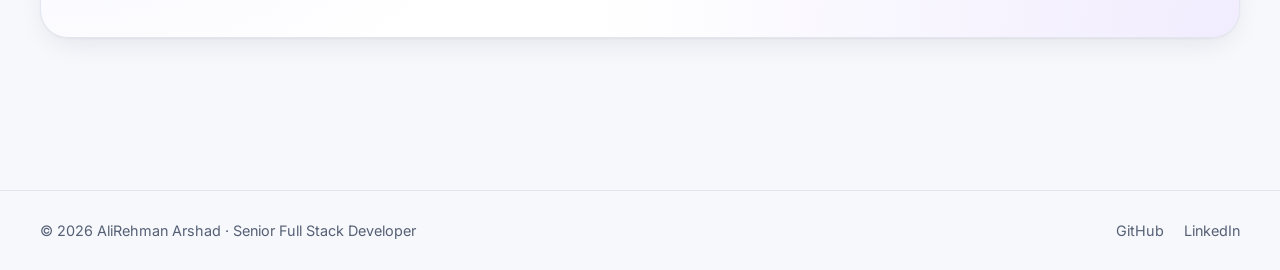
==== commit a77981d2: "Single BSc card, matching contact section, liquid glass controls, iOS style tab bar" ====
--- a/index.html
+++ b/index.html
@@ -47,7 +47,7 @@
   <link rel="preconnect" href="https://fonts.googleapis.com">
   <link rel="preconnect" href="https://fonts.gstatic.com" crossorigin>
   <link href="https://fonts.googleapis.com/css2?family=Inter:wght@400;500;600;700;800&family=JetBrains+Mono:wght@500&display=swap" rel="stylesheet">
-  <link rel="stylesheet" href="styles.css?v=6">
+  <link rel="stylesheet" href="styles.css?v=12">
   <script>
     try {
       var saved = localStorage.getItem('theme');
@@ -57,6 +57,14 @@
   </script>
 </head>
 <body>
+  <!-- Lens used by the liquid glass controls to bend what is behind them -->
+  <svg width="0" height="0" style="position:absolute" aria-hidden="true" focusable="false">
+    <filter id="lg-refract" x="0%" y="0%" width="100%" height="100%" color-interpolation-filters="sRGB">
+      <feTurbulence type="fractalNoise" baseFrequency="0.006 0.012" numOctaves="2" seed="7" result="noise"/>
+      <feGaussianBlur in="noise" stdDeviation="2.5" result="soft"/>
+      <feDisplacementMap in="SourceGraphic" in2="soft" scale="28" xChannelSelector="R" yChannelSelector="G"/>
+    </filter>
+  </svg>
   <a class="skip-link" href="#main">Skip to content</a>
 
   <header class="nav" id="top">
@@ -607,55 +615,43 @@
           <p class="kicker"><span>05</span> Education</p>
           <h2>Where I studied</h2>
         </div>
-        <div class="edu">
-          <article class="card edu__item reveal">
-            <div class="edu__top">
-              <div class="mini-card__icon" aria-hidden="true"><svg viewBox="0 0 24 24"><path d="m2 9 10-5 10 5-10 5L2 9z"/><path d="M6 11v5c0 1.5 2.7 3 6 3s6-1.5 6-3v-5"/></svg></div>
-              <span class="badge">2017 to 2021</span>
-            </div>
+        <article class="card edu-card reveal">
+          <a class="edu-card__logo" href="https://www.linkedin.com/school/university-of-agriculture-faisalabad/" target="_blank" rel="noopener" tabindex="-1" aria-hidden="true">
+            <img src="assets/companies/uaf.jpg" alt="" width="80" height="80" loading="lazy">
+          </a>
+          <div class="edu-card__body">
             <h3>BSc Computer Science</h3>
-            <p class="job__company">University of Agriculture, Faisalabad</p>
-            <p>Undergraduate degree focused on programming, software development and computer systems.</p>
-          </article>
-          <article class="card edu__item reveal">
-            <div class="edu__top">
-              <div class="mini-card__icon" aria-hidden="true"><svg viewBox="0 0 24 24"><path d="M4 19.5V5a2 2 0 0 1 2-2h14v16H6a2 2 0 0 0-2 2z"/><path d="M8 7h8"/></svg></div>
-              <span class="badge">2015 to 2017</span>
-            </div>
-            <h3>FSc Pre Engineering</h3>
-            <p class="job__company">Iqra Postgraduate College, Sadiqabad</p>
-            <p>Intermediate studies in Physics, Chemistry and Mathematics.</p>
-          </article>
-          <article class="card edu__item reveal">
-            <div class="edu__top">
-              <div class="mini-card__icon" aria-hidden="true"><svg viewBox="0 0 24 24"><circle cx="12" cy="12" r="9"/><path d="M3 12h18M12 3a14 14 0 0 1 0 18M12 3a14 14 0 0 0 0 18"/></svg></div>
-              <span class="badge">Languages</span>
-            </div>
-            <h3>English &amp; Urdu</h3>
-            <p class="job__company">Professional working English</p>
-            <p>Used to working with international teams and clients, in writing and on calls.</p>
-          </article>
-        </div>
+            <p class="job__company"><a href="https://www.linkedin.com/school/university-of-agriculture-faisalabad/" target="_blank" rel="noopener">UAF Faisalabad</a></p>
+            <p class="edu-card__text">Undergraduate degree focused on programming, software development and computer systems.</p>
+          </div>
+          <div class="edu-card__when">
+            <span class="badge badge--current">2017 to 2021</span>
+            <span class="job__duration">Faisalabad, Pakistan</span>
+          </div>
+        </article>
       </div>
     </section>
 
     <!-- Contact -->
     <section class="section section--contact" id="contact">
       <div class="container">
-        <div class="contact reveal">
+        <div class="contact card reveal">
           <div class="contact__text">
-            <p class="kicker kicker--light"><span>06</span> Contact</p>
+            <p class="kicker"><span>06</span> Contact</p>
             <h2>Let's build something together</h2>
             <p>
               I'm open to full time and remote roles, and to freelance work on Laravel, Symfony,
               React and Vue.js projects. The quickest way to reach me is by email.
             </p>
             <div class="contact__cta">
-              <a class="btn btn--white" href="mailto:alirehmanarshad@gmail.com">
+              <a class="btn btn--primary" href="mailto:alirehmanarshad@gmail.com">
                 <svg viewBox="0 0 24 24" aria-hidden="true"><rect x="3" y="5" width="18" height="14" rx="2"/><path d="m3.5 6.5 8.5 6.5 8.5-6.5"/></svg>
                 Email me
               </a>
-              <a class="btn btn--outline-light" href="assets/AliRehman-Arshad-CV.pdf" download>Download CV</a>
+              <a class="btn btn--ghost" href="assets/AliRehman-Arshad-CV.pdf" download>
+                <svg viewBox="0 0 24 24" aria-hidden="true"><path d="M12 4v11m0 0-4.5-4.5M12 15l4.5-4.5M5 19.5h14"/></svg>
+                Download CV
+              </a>
             </div>
           </div>
           <div class="contact__links">
@@ -695,11 +691,14 @@
       <div class="footer__links">
         <a href="https://github.com/ARArshad" target="_blank" rel="noopener">GitHub</a>
         <a href="https://www.linkedin.com/in/alirehman-arshad-82721b185" target="_blank" rel="noopener">LinkedIn</a>
-        <a href="#top">Back to top ↑</a>
       </div>
     </div>
   </footer>
 
-  <script src="script.js?v=5"></script>
+  <a class="to-top" href="#top" aria-label="Back to top">
+    <svg viewBox="0 0 24 24" aria-hidden="true"><path d="M12 19V5m0 0-6 6m6-6 6 6"/></svg>
+  </a>
+
+  <script src="script.js?v=12"></script>
 </body>
 </html>
--- a/styles.css
+++ b/styles.css
@@ -191,10 +191,6 @@
 .btn--primary:hover { box-shadow: 0 14px 30px -10px rgba(79, 91, 255, 0.8); }
 .btn--ghost { background: var(--surface); border-color: var(--border); color: var(--text); }
 .btn--ghost:hover { border-color: var(--accent); }
-.btn--white { background: #fff; color: #1e1b4b; }
-.btn--white:hover { box-shadow: 0 12px 28px -10px rgba(0, 0, 0, 0.4); }
-.btn--outline-light { color: #fff; border-color: rgba(255, 255, 255, 0.45); }
-.btn--outline-light:hover { border-color: #fff; background: rgba(255, 255, 255, 0.08); }
 
 /* ---------- Hero ---------- */
 .hero { position: relative; overflow: hidden; padding: 48px 0 56px; }
@@ -509,52 +505,244 @@
 }
 
 /* Education */
-.edu { display: grid; gap: 18px; }
-@media (min-width: 860px) { .edu { grid-template-columns: repeat(3, 1fr); } }
-.edu__top { display: flex; align-items: center; justify-content: space-between; gap: 12px; }
-.edu__item h3 { margin-top: 18px; font-size: 1.15rem; }
-.edu__item p:last-child { margin-top: 10px; color: var(--muted); font-size: 0.95rem; }
-
-/* Contact */
+.edu-card { display: grid; grid-template-columns: auto minmax(0, 1fr) auto; gap: 18px 24px; align-items: center; }
+.edu-card__logo {
+  display: block; width: 80px; height: 80px; border-radius: 20px; overflow: hidden;
+  background: #fff; border: 1px solid var(--border); box-shadow: var(--shadow-sm);
+}
+.edu-card__logo img { width: 100%; height: 100%; object-fit: contain; padding: 4px; }
+.edu-card h3 { font-size: 1.3rem; }
+.edu-card .job__company a { color: inherit; }
+.edu-card .job__company a:hover { text-decoration: underline; text-underline-offset: 3px; }
+.edu-card__text { margin-top: 8px; color: var(--muted); }
+.edu-card__when { display: flex; flex-direction: column; align-items: flex-end; gap: 6px; }
+@media (max-width: 640px) {
+  .edu-card { grid-template-columns: auto minmax(0, 1fr); align-items: start; }
+  .edu-card__logo { width: 60px; height: 60px; border-radius: 16px; }
+  .edu-card__when { grid-column: 1 / -1; flex-direction: row; align-items: center; gap: 10px; }
+}
+
+/* Contact: same glass card as the rest of the page, with a soft accent glow */
 .section--contact { padding-top: 24px; }
-.contact {
-  position: relative; overflow: hidden; display: grid; gap: 32px; padding: 32px 22px; border-radius: 28px;
-  color: #fff; background: linear-gradient(135deg, #3b45e6 0%, #6d4fe8 55%, #9b5cf6 100%);
-  box-shadow: 0 40px 80px -30px rgba(79, 91, 255, 0.6);
-}
+.contact { position: relative; overflow: hidden; display: grid; gap: 32px; padding: 32px 22px; border-radius: 28px; }
 .contact::before {
-  content: ""; position: absolute; inset: 0; pointer-events: none;
+  content: ""; position: absolute; inset: 0; pointer-events: none; z-index: 0;
   background:
-    radial-gradient(circle at 0% 0%, rgba(255, 255, 255, 0.18), transparent 40%),
-    radial-gradient(circle at 100% 100%, rgba(0, 0, 0, 0.18), transparent 50%);
-}
-.contact > * { position: relative; }
+    radial-gradient(circle at 0% 0%, var(--accent-soft), transparent 45%),
+    radial-gradient(circle at 100% 100%, rgba(167, 139, 250, 0.16), transparent 50%);
+}
+.contact > * { position: relative; z-index: 1; }
 @media (min-width: 960px) { .contact { grid-template-columns: 1.1fr 1fr; padding: 56px; gap: 48px; align-items: center; } }
-.kicker--light { color: rgba(255, 255, 255, 0.85); }
-.kicker--light span { background: rgba(255, 255, 255, 0.16); }
-.contact__text > p:not(.kicker) { margin-top: 14px; color: rgba(255, 255, 255, 0.85); font-size: 1.06rem; max-width: 520px; }
+.contact__text > p:not(.kicker) { margin-top: 14px; color: var(--muted); font-size: 1.06rem; max-width: 520px; }
 .contact__cta { display: flex; flex-wrap: wrap; gap: 12px; margin-top: 28px; }
 .contact__links { display: grid; gap: 12px; }
 .contact-link {
   display: flex; align-items: center; gap: 14px; padding: 14px 16px; border-radius: 16px;
-  background: rgba(255, 255, 255, 0.1); border: 1px solid rgba(255, 255, 255, 0.18); font-weight: 600;
-  overflow-wrap: anywhere; transition: background 0.15s, transform 0.15s;
-  -webkit-backdrop-filter: blur(6px); backdrop-filter: blur(6px);
-}
-a.contact-link:hover { background: rgba(255, 255, 255, 0.18); transform: translateX(3px); }
+  background: var(--surface-2); border: 1px solid var(--border); font-weight: 600;
+  overflow-wrap: anywhere; transition: border-color 0.15s, transform 0.15s;
+}
+a.contact-link:hover { border-color: var(--accent); transform: translateX(3px); }
+.contact-link small { display: block; color: var(--muted); font-weight: 500; font-size: 0.78rem; }
+.contact-link__icon { flex: none; display: grid; place-items: center; width: 42px; height: 42px; border-radius: 12px; background: var(--accent-soft); color: var(--accent-text); }
 @media (max-width: 480px) {
   .contact { padding: 28px 18px; }
   .contact-link { padding: 12px; gap: 12px; font-size: 0.9rem; overflow-wrap: break-word; }
   .contact-link__icon { width: 38px; height: 38px; }
 }
-.contact-link small { display: block; color: rgba(255, 255, 255, 0.72); font-weight: 500; font-size: 0.78rem; }
-.contact-link__icon { flex: none; display: grid; place-items: center; width: 42px; height: 42px; border-radius: 12px; background: rgba(255, 255, 255, 0.16); }
 
 /* Footer */
 .footer { margin-top: 64px; border-top: 1px solid var(--border); padding: 28px 0; color: var(--muted); font-size: 0.9rem; }
 .footer__inner { display: flex; flex-wrap: wrap; align-items: center; justify-content: space-between; gap: 12px 24px; }
 .footer__links { display: flex; flex-wrap: wrap; gap: 20px; }
 .footer a:hover { color: var(--accent-text); }
+
+/* ---------- Liquid glass (iOS 26 style) ----------
+   Like Apple's Liquid Glass, it is used only for the controls that float above
+   the content (the menu bar, round buttons, chips and badges), never for the
+   content itself. The glass is clear rather than frosted: a light tint, a thin
+   bright rim with a specular highlight where the light hits, a soft inner glow,
+   and in Chromium browsers real lens refraction of whatever scrolls underneath
+   (the #lg-refract SVG filter, switched on by script.js). */
+:root {
+  --lg-tint: rgba(244, 247, 253, 0.42);
+  --lg-tint-strong: rgba(255, 255, 255, 0.72);
+  --lg-rim: rgba(255, 255, 255, 1);
+  --lg-rim-soft: rgba(255, 255, 255, 0.55);
+  --lg-glow: rgba(255, 255, 255, 0.55);
+  --lg-shadow: 0 14px 34px -14px rgba(30, 41, 90, 0.34), 0 3px 8px -3px rgba(15, 23, 42, 0.16);
+  --lg-blur: 7px;
+  --lg-tint-bar: rgba(246, 248, 254, 0.6);
+  /* Light mode needs what white glass on a white page lacks: a hairline edge,
+     a little thickness along the bottom, a hint of colour where the light
+     bends, a top-down sheen and extra vibrancy. In dark mode these are all
+     neutral, so the dark glass is unchanged. */
+  --lg-edge: rgba(15, 23, 42, 0.11);
+  --lg-depth: rgba(15, 23, 42, 0.12);
+  --lg-caustic: rgba(99, 102, 241, 0.20);
+  --lg-sheen: linear-gradient(180deg, rgba(255, 255, 255, 0.62) 0%, rgba(255, 255, 255, 0.12) 52%, rgba(255, 255, 255, 0.28) 100%);
+  --lg-sat: 210%;
+  --lg-bright: 1.04;
+  --lg-ripple: rgba(99, 102, 241, 0.26);
+  --lg-ripple-soft: rgba(99, 102, 241, 0.08);
+}
+@media (prefers-color-scheme: dark) {
+  :root:not([data-theme="light"]) {
+    --lg-tint: rgba(28, 34, 60, 0.30);
+    --lg-tint-strong: rgba(28, 34, 60, 0.55);
+    --lg-rim: rgba(255, 255, 255, 0.42);
+    --lg-rim-soft: rgba(255, 255, 255, 0.10);
+    --lg-glow: rgba(255, 255, 255, 0.07);
+    --lg-shadow: 0 12px 34px -10px rgba(0, 0, 0, 0.65), 0 2px 6px -2px rgba(0, 0, 0, 0.4);
+    --lg-tint-bar: rgba(14, 18, 36, 0.74);
+    --lg-edge: transparent;
+    --lg-depth: transparent;
+    --lg-caustic: transparent;
+    --lg-sheen: none;
+    --lg-sat: 185%;
+    --lg-bright: 1;
+    --lg-ripple: rgba(255, 255, 255, 0.30);
+    --lg-ripple-soft: rgba(255, 255, 255, 0.08);
+  }
+}
+:root[data-theme="dark"] {
+  --lg-tint: rgba(28, 34, 60, 0.30);
+  --lg-tint-strong: rgba(28, 34, 60, 0.55);
+  --lg-rim: rgba(255, 255, 255, 0.42);
+  --lg-rim-soft: rgba(255, 255, 255, 0.10);
+  --lg-glow: rgba(255, 255, 255, 0.07);
+  --lg-shadow: 0 12px 34px -10px rgba(0, 0, 0, 0.65), 0 2px 6px -2px rgba(0, 0, 0, 0.4);
+  --lg-tint-bar: rgba(14, 18, 36, 0.74);
+  --lg-edge: transparent;
+  --lg-depth: transparent;
+  --lg-caustic: transparent;
+  --lg-sheen: none;
+  --lg-sat: 185%;
+  --lg-bright: 1;
+  --lg-ripple: rgba(255, 255, 255, 0.30);
+  --lg-ripple-soft: rgba(255, 255, 255, 0.08);
+}
+
+.nav__inner, .mobile-menu, .icon-btn, .eyebrow, .socials a, .hero .btn--ghost { position: relative; }
+.nav__inner, .mobile-menu, .icon-btn, .eyebrow, .socials a, .floating-card, .live-badge, .to-top, .hero .btn--ghost {
+  isolation: isolate;
+  background: var(--lg-tint);
+  background-image: var(--lg-sheen);
+  border: 0;
+  box-shadow:
+    0 0 0 0.5px var(--lg-edge),
+    inset 1.5px 1.5px 0 -0.5px var(--lg-rim),
+    inset -1px -1px 0 -0.5px var(--lg-rim-soft),
+    inset 0 -1.5px 1px -0.5px var(--lg-depth),
+    inset 0 -10px 16px -12px var(--lg-caustic),
+    inset 0 0 14px -4px var(--lg-glow),
+    var(--lg-shadow);
+  -webkit-backdrop-filter: blur(var(--lg-blur)) saturate(var(--lg-sat)) brightness(var(--lg-bright));
+  backdrop-filter: blur(var(--lg-blur)) saturate(var(--lg-sat)) brightness(var(--lg-bright));
+}
+/* The specular highlight: light catching the top edge of the glass */
+.nav__inner::after, .mobile-menu::after, .icon-btn::after, .eyebrow::after, .socials a::after,
+.floating-card::after, .live-badge::after, .to-top::after, .hero .btn--ghost::after {
+  content: ""; position: absolute; inset: 0; border-radius: inherit; pointer-events: none; z-index: -1;
+  background:
+    radial-gradient(120% 70% at 18% -10%, rgba(255, 255, 255, 0.42), transparent 55%),
+    linear-gradient(180deg, rgba(255, 255, 255, 0.10), transparent 45%);
+  opacity: 0.9;
+}
+:root[data-theme="dark"] .nav__inner::after, :root[data-theme="dark"] .mobile-menu::after,
+:root[data-theme="dark"] .icon-btn::after, :root[data-theme="dark"] .eyebrow::after,
+:root[data-theme="dark"] .socials a::after, :root[data-theme="dark"] .floating-card::after,
+:root[data-theme="dark"] .live-badge::after, :root[data-theme="dark"] .to-top::after,
+:root[data-theme="dark"] .hero .btn--ghost::after { opacity: 0.35; }
+@media (prefers-color-scheme: dark) {
+  :root:not([data-theme="light"]) .nav__inner::after, :root:not([data-theme="light"]) .mobile-menu::after,
+  :root:not([data-theme="light"]) .icon-btn::after, :root:not([data-theme="light"]) .eyebrow::after,
+  :root:not([data-theme="light"]) .socials a::after, :root:not([data-theme="light"]) .floating-card::after,
+  :root:not([data-theme="light"]) .live-badge::after, :root:not([data-theme="light"]) .to-top::after,
+  :root:not([data-theme="light"]) .hero .btn--ghost::after { opacity: 0.35; }
+}
+
+/* Real refraction where the browser can do it (Chrome, Edge, Opera) */
+.lg-refract .nav__inner, .lg-refract .mobile-menu, .lg-refract .icon-btn, .lg-refract .eyebrow,
+.lg-refract .socials a, .lg-refract .floating-card, .lg-refract .live-badge, .lg-refract .to-top,
+.lg-refract .hero .btn--ghost {
+  -webkit-backdrop-filter: url(#lg-refract) blur(calc(var(--lg-blur) * 0.6)) saturate(var(--lg-sat)) brightness(var(--lg-bright));
+  backdrop-filter: url(#lg-refract) blur(calc(var(--lg-blur) * 0.6)) saturate(var(--lg-sat)) brightness(var(--lg-bright));
+}
+
+/* The menu bar floats as a capsule, like the iOS 26 tab bar */
+.nav, .nav.is-scrolled { position: sticky; top: 0; background: transparent; border: 0; box-shadow: none; -webkit-backdrop-filter: none; backdrop-filter: none; padding-top: 12px; }
+.nav .nav__inner {
+  max-width: min(1200px, calc(100% - 24px)); height: 62px; margin: 0 auto;
+  padding: 0 10px 0 12px; border-radius: 24px;
+  background: var(--lg-tint-bar);
+  background-image: var(--lg-sheen);
+}
+.mobile-menu { background: var(--lg-tint-bar); background-image: var(--lg-sheen); }
+.nav__links { background: transparent; border: 0; box-shadow: none; }
+.nav__links a { color: color-mix(in srgb, var(--text) 78%, transparent); }
+.nav__links a.is-active {
+  background: var(--lg-tint-strong);
+  box-shadow: 0 0 0 0.5px var(--lg-edge), inset 1px 1px 0 -0.5px var(--lg-rim), inset -1px -1px 0 -0.5px var(--lg-rim-soft), inset 0 -1px 1px -0.5px var(--lg-depth), 0 2px 8px -2px rgba(15, 23, 42, 0.18);
+}
+.mobile-menu { max-width: calc(100% - 24px); margin: 8px auto 0; border-radius: 22px; border-top: 0; padding: 8px; }
+.mobile-menu a { border-radius: 14px; }
+@media (min-width: 640px) { .nav .nav__inner { padding: 0 10px 0 14px; } }
+
+/* Tab bar: one sliding glass pill (moved by script.js) and a light ripple on tap */
+.nav__inner, .mobile-menu { overflow: hidden; }
+.nav__links.has-indicator { position: relative; }
+.nav__links.has-indicator a { position: relative; z-index: 1; }
+.nav__links.has-indicator a.is-active { background: transparent; box-shadow: none; }
+.nav__indicator {
+  position: absolute; top: 4px; bottom: 4px; left: 0; width: 0; z-index: 0;
+  border-radius: 999px; pointer-events: none; transform-origin: center;
+  background: var(--lg-tint-strong);
+  box-shadow: 0 0 0 0.5px var(--lg-edge), inset 1px 1px 0 -0.5px var(--lg-rim), inset -1px -1px 0 -0.5px var(--lg-rim-soft), inset 0 -1px 1px -0.5px var(--lg-depth), 0 2px 8px -2px rgba(15, 23, 42, 0.18);
+  opacity: 0;
+  transition: opacity 0.25s ease, scale 0.32s cubic-bezier(0.34, 1.56, 0.64, 1), filter 0.2s ease;
+}
+.nav__indicator.is-shown { opacity: 1; }
+.nav__indicator.is-pressed { scale: 1.1; filter: brightness(1.08); }
+.lg-ripple {
+  position: absolute; width: 260px; height: 260px; margin: -130px 0 0 -130px; z-index: 0;
+  border-radius: 50%; pointer-events: none;
+  background: radial-gradient(circle, var(--lg-ripple) 0%, var(--lg-ripple-soft) 38%, transparent 68%);
+  transform: scale(0.08);
+  animation: lg-ripple 0.7s cubic-bezier(0.2, 0.7, 0.3, 1) forwards;
+}
+@keyframes lg-ripple { 60% { opacity: 1; } to { transform: scale(1); opacity: 0; } }
+@media (prefers-reduced-motion: reduce) {
+  .lg-ripple { display: none; }
+  .nav__indicator { transition: opacity 0.2s ease; }
+  .nav__indicator.is-pressed { scale: none; }
+}
+
+/* Glass reacts to touch the way iOS controls do */
+.icon-btn, .socials a, .to-top, .hero .btn--ghost { transition: transform 0.18s ease, box-shadow 0.18s ease, color 0.15s; }
+.icon-btn:hover, .socials a:hover, .to-top:hover, .hero .btn--ghost:hover { transform: translateY(-1px) scale(1.04); }
+.icon-btn:active, .socials a:active, .to-top:active, .hero .btn--ghost:active { transform: scale(0.95); }
+.live-badge { color: #0f172a; }
+:root[data-theme="dark"] .live-badge { color: #fff; }
+@media (prefers-color-scheme: dark) { :root:not([data-theme="light"]) .live-badge { color: #fff; } }
+
+/* Back to top: a floating glass button that appears once you scroll */
+.to-top {
+  position: fixed; right: 20px; bottom: 20px; z-index: 40;
+  display: grid; place-items: center; width: 50px; height: 50px; border-radius: 50%;
+  color: var(--text);
+  opacity: 0; transform: translateY(12px) scale(0.9); pointer-events: none;
+  transition: opacity 0.25s ease, transform 0.25s ease;
+}
+.to-top.is-visible { opacity: 1; transform: none; pointer-events: auto; }
+.to-top.is-visible:hover { transform: translateY(-2px) scale(1.05); }
+.to-top svg { width: 22px; height: 22px; stroke-width: 2.2; }
+@media (max-width: 640px) { .to-top { right: 16px; bottom: 16px; width: 46px; height: 46px; } }
+
+@media (prefers-reduced-transparency: reduce) {
+  .nav__inner, .mobile-menu, .icon-btn, .eyebrow, .socials a, .floating-card, .live-badge, .to-top, .hero .btn--ghost {
+    background: var(--surface); -webkit-backdrop-filter: none; backdrop-filter: none;
+  }
+}
 
 /* Reveal on scroll */
 .js .reveal { opacity: 0; transform: translateY(16px); transition: opacity 0.6s ease, transform 0.6s ease; }
@@ -566,7 +754,7 @@
   .floating-card, .dot::after { animation: none; }
   .tech__list { animation: none; flex-wrap: wrap; width: auto; justify-content: center; padding: 18px 16px; }
   .tech__list li[aria-hidden="true"] { display: none; }
-  .btn, .mini-card, .contact-link, .project, .project__media img { transition: none; }
+  .btn, .mini-card, .contact-link, .project, .project__media img, .to-top, .icon-btn, .socials a { transition: none; }
 }
 
 @media print {
